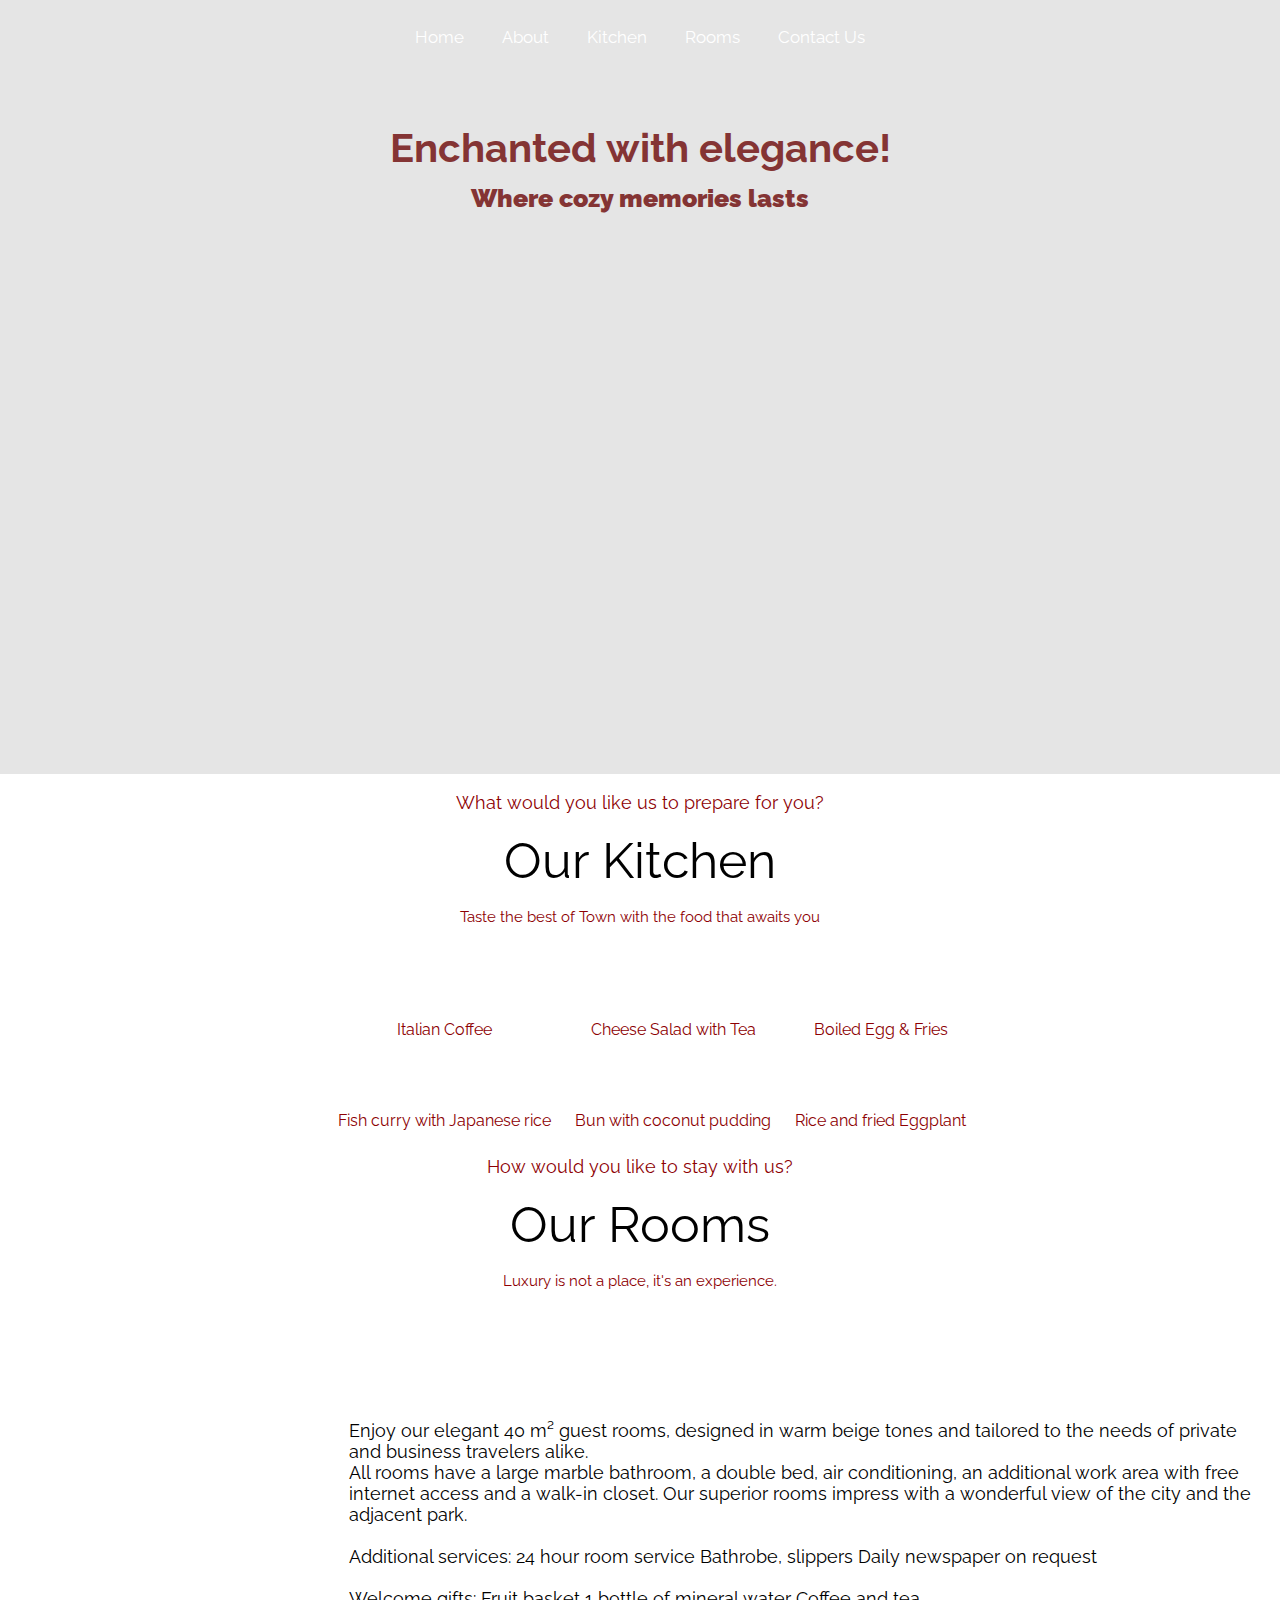
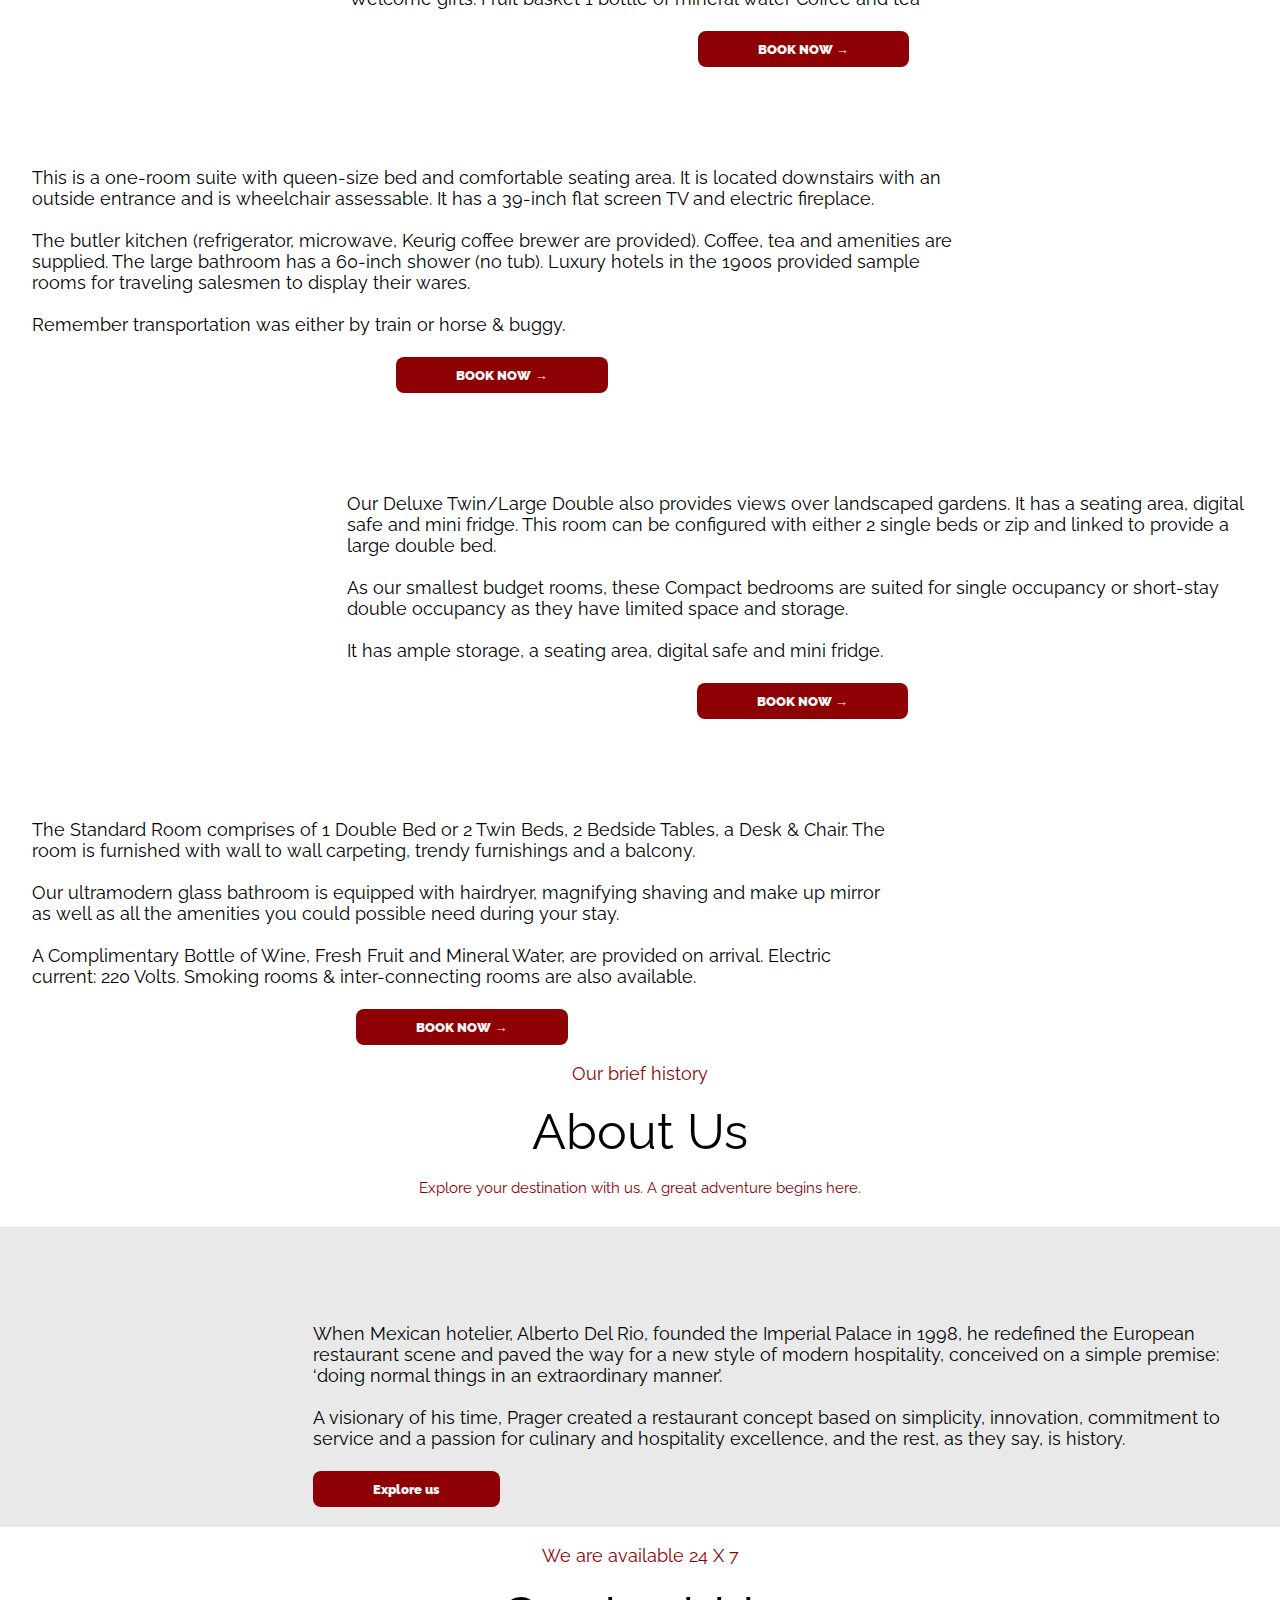
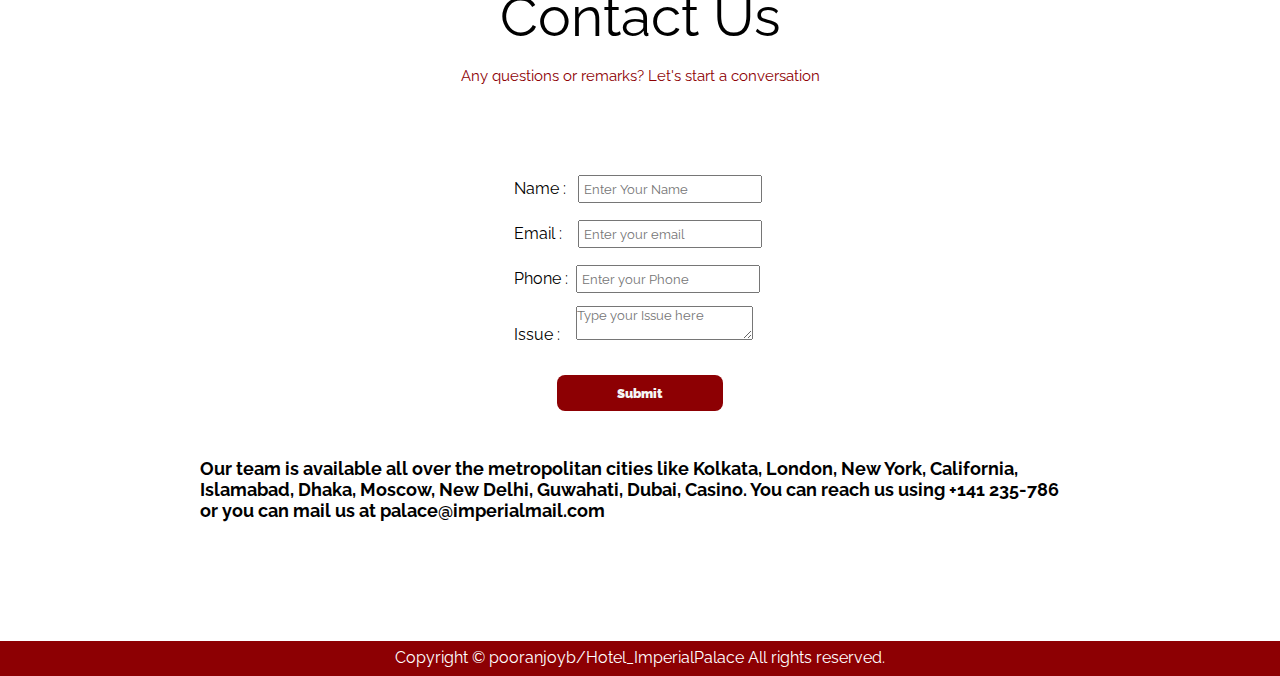
==== index.html @ 8ae9d45d "buttons changed (different contribution from other person)" ====
<!DOCTYPE html>
<html lang="en">

<head>
    <meta charset="UTF-8">
    <meta http-equiv="X-UA-Compatible" content="IE=edge">
    <meta name="viewport" content="width=device-width, initial-scale=1.0">
    <title>Imperial Palace</title>
    <link rel="icon" type="image/x-icon" href="../hotel/favicon.ico">
    <link href="https://fonts.googleapis.com/css2?family=Raleway:wght@300&display=swap" rel="stylesheet">
    <link rel="stylesheet" href="styles/style.css">
    <link rel="stylesheet" media="screen and (max-width: 850px)" href="styles/handset_index.css">
    <link rel="stylesheet" media="screen and (max-width: 650px)" href="styles/hamburger-menu.css">
    <link rel="stylesheet" href="style.css">

</head>


<body>
    <!-- Navbar -->
    <div class="hamburger">
        <span class="bar"></span>
        <span class="bar"></span>
        <span class="bar"></span>
    </div>
    <div class="frontpage">

        <div class="navbar">

            <div id="logo1">

                <img src="socials/logo.png" alt="">
            </div>
            <ul id="navbarmain">
                <li>
                    <a href="index.html">Home</a>
                </li>
                <li>
                    <a href="#about">About</a>
                </li>
                <li>
                    <a href="#kitchen">Kitchen</a>
                </li>
                <li>
                    <a href="#rooms">Rooms</a>
                </li>
                <li>
                    <a href="#contact">Contact Us</a>
                </li>
            </ul>


            <div class="social">

                <ul>
                    <li>
                        <a href="https://www.facebook.com/profile.php?id=100076243074598" target="_blank">

                            <img src="socials/fb.png" alt="" id="fb">
                        </a>


                    </li>
                    <li>
                        <a href="https://www.instagram.com/pooranjoyz_.ig/" target="_blank">


                            <img src="socials/ig.png" alt="" id="ig">
                        </a>
                    </li>
                    <li>
                        <a href="https://www.linkedin.com/in/pooranjoy-bhattacharya-baa23721a?lipi=urn%3Ali%3Apage%3Ad_flagship3_profile_view_base_contact_details%3B6TjHse3sTvqtMyPLyupHBQ%3D%3D" target="_blank">

                            <img src="socials/lnkd.png" alt="" id="lnkd">
                        </a>
                    </li>
                    <li>
                        <a href="https://github.com/pooranjoyb" target="_blank">

                            <img src="socials/git.png" alt="" id="git">
                        </a>
                    </li>
                </ul>

            </div>


        </div>
        <!-- Frontpage -->
        <div class="content">
            Enchanted with elegance!
            <br>
            <div id="contentsum1">

                Where cozy memories lasts
            </div>
        </div>

    </div>
    <!-- Kitchen -->
    <div class="kitchen" id="kitchen">
        <div id="sum1">What would you like us to prepare for you?</div>
        <div id="intro">Our Kitchen</div>
        <div id="sum2">

            Taste the best of Town with the food that awaits you
        </div>

        <div class="foodbox">
            <div class="foodcolumn">

                <div><img src="kitchen/food-3.jpg" alt="">
                    <div class="fooddesc">
                        Italian Coffee
                    </div>
                </div>
                <div><img src="kitchen/food-4.jpg" alt="">
                    <div class="fooddesc">Fish curry with Japanese rice
                    </div>
                </div>
                <div class = "filter"></div>
            </div>
            <div class="foodcolumn">
                <div><img src="kitchen/food-5.jpg" alt="">
                    <div class="fooddesc">
                        Cheese Salad with Tea
                    </div>
                </div>
                <div><img src="kitchen/food-6.jpg" alt="">
                    <div class="fooddesc">
                        Bun with coconut pudding
                    </div>
                </div>
                <div class = "filter"></div>
            </div>
            <div class="foodcolumn">
                <div><img src="kitchen/food-7.jpg" alt="">
                    <div class="fooddesc">
                        Boiled Egg & Fries
                    </div>
                </div>
                <div><img src="kitchen/food-8.jpg" alt="">
                    <div class="fooddesc">
                        Rice and fried Eggplant
                    </div>
                </div>
                <div class = "filter"></div>
            </div>




        </div>
    </div>
    <div class="rooms" id="rooms">
        <div id="rsum1">How would you like to stay with us?</div>
        <div id="rintro">Our Rooms</div>
        <div id="rsum2">

            Luxury is not a place, it's an experience.
        </div>
        <div class="roomspic" id="r1"><img src="rooms/1.jpg" alt="">
            <div class="rdesc">
                Enjoy our elegant 40 m² guest rooms, designed in warm beige tones and tailored to the needs of private and business travelers alike. <br> All rooms have a large marble bathroom, a double bed, air conditioning, an additional work area with
                free internet access and a walk-in closet. Our superior rooms impress with a wonderful view of the city and the adjacent park. <br><br> Additional services: 24 hour room service Bathrobe, slippers Daily newspaper on request
                <br>
                <br> Welcome gifts: Fruit basket 1 bottle of mineral water Coffee and tea
                <div class="btn">
                    <button id="btn1">BOOK NOW &#8594</button>
                </div>

            </div>
        </div>
        <div class="roomspic" id="r2"><img src="rooms/2.jpg" alt="">
            <div class="rdesc" id="rdesc1">
                This is a one-room suite with queen-size bed and comfortable seating area. It is located downstairs with an outside entrance and is wheelchair assessable. It has a 39-inch flat screen TV and electric fireplace. <br><br> The butler kitchen
                (refrigerator, microwave, Keurig coffee brewer are provided). Coffee, tea and amenities are supplied. The large bathroom has a 60-inch shower (no tub). Luxury hotels in the 1900s provided sample rooms for traveling salesmen to display
                their wares. <br><br> Remember transportation was either by train or horse & buggy.


                <div class="btn">
                    <button>BOOK NOW &#8594</button>
                </div>

            </div>
        </div>
        <div id="r3" class="roomspic"><img src="rooms/3.jpg" alt="">
            <div class="rdesc">
                Our Deluxe Twin/Large Double also provides views over landscaped gardens. It has a seating area, digital safe and mini fridge. This room can be configured with either 2 single beds or zip and linked to provide a large double bed. <br><br>                As our smallest budget rooms, these Compact bedrooms are suited for single occupancy or short-stay double occupancy as they have limited space and storage. <br> <br> It has ample storage, a seating area, digital safe and mini fridge.
                <div class="btn">
                    <button>BOOK NOW &#8594</button>
                </div>

            </div>
        </div>
        <div class="roomspic" id="r4"><img src="rooms/4.jpg" alt="">
            <div class="rdesc">
                The Standard Room comprises of 1 Double Bed or 2 Twin Beds, 2 Bedside Tables, a Desk & Chair. The room is furnished with wall to wall carpeting, trendy furnishings and a balcony. <br><br> Our ultramodern glass bathroom is equipped with
                hairdryer, magnifying shaving and make up mirror as well as all the amenities you could possible need during your stay. <br><br> A Complimentary Bottle of Wine, Fresh Fruit and Mineral Water, are provided on arrival. Electric current:
                220 Volts. Smoking rooms & inter-connecting rooms are also available.
                <div class="btn">
                    <button>BOOK NOW &#8594</button>
                </div>

            </div>
        </div>
    </div>
    <!-- About  -->
    <div class="about" id="about">
        <div id="asum1">Our brief history</div>
        <div id="aintro">About Us</div>
        <div id="asum2">

            Explore your destination with us. A great adventure begins here.
        </div>
        <div class="aboutpic" id="r3"><img src="img/about.jpg" alt="">
            <div class="adesc">
                When Mexican hotelier, Alberto Del Rio, founded the Imperial Palace in 1998, he redefined the European restaurant scene and paved the way for a new style of modern hospitality, conceived on a simple premise: ‘doing normal things in an extraordinary manner’.
                <br><br> A visionary of his time, Prager created a restaurant concept based on simplicity, innovation, commitment to service and a passion for culinary and hospitality excellence, and the rest, as they say, is history.
                <div class="btn">
                    <a href="about.html" target="_blank"><button id="aboutbtn">Explore us</button></a>
                </div>
            </div>
        </div>
    </div>
    <!-- Contact Us  -->
    <div class="contact" id="contact">
        <div id="csum1">We are available 24 X 7</div>
        <div id="cintro">Contact Us</div>
        <div id="csum2">

            Any questions or remarks? Let's start a conversation
        </div>
    </div>
    <div class="contdata" id="c3">
        <div id="form" >
            <form type="post" id="myform" action="#">
                <div id="fname"><label for="name">Name :&nbsp; <input type="text" name="uname" id="name" placeholder="Enter Your Name" required></label></div>
                <div id="fmail"><label for="email">Email :&nbsp;&nbsp; <input type="text" name="umail" id="email" placeholder="Enter your email" required></label></div>
                <div id="fphone"><label for="phone">Phone : <input type="number" name="uphone" id="phone" placeholder="Enter your Phone" required></label></div>
                <div id="fissue"><label for="issue">Issue : &nbsp;&nbsp;&nbsp;<textarea name="uissue" id="issue" placeholder="Type your Issue here"></textarea></label></div>
                <div id="submit" class="btn">
                    <button id="btnSubmit" type="submit" value="submit">Submit 
                    </button>
                </div>
            </form>
        </div>
        <div class="cdesc">
            Our team is available all over the metropolitan cities like Kolkata, London, New York, California, Islamabad, Dhaka, Moscow, New Delhi, Guwahati, Dubai, Casino. You can reach us using +141 235-786 or you can mail us at palace@imperialmail.com

        </div>

    </div>
    <footer>
        Copyright &copy; pooranjoyb/Hotel_ImperialPalace All rights reserved.
    </footer>
    <script src="https://code.jquery.com/jquery-1.12.4.min.js"></script>
    <script src="app.js"></script>
</body>

</html>
---- styles/style.css ----
* {
    font-family: 'Raleway', sans-serif;
    margin: 0px;
    box-sizing: border-box;
    padding: 0px;
    scroll-behavior: smooth;
    transition: all 0.3s ease-out;
}

.btn {
    display: flex;
    align-items: center;
    justify-content: center;
}

.btn button{
    border: none;
    border-radius: 8px;
    font-weight: 900;
}

button {
    padding: 10px 60px;
    background-color: #8d0003;
    color: whitesmoke;
    margin-top: 22px;
    cursor: pointer;
}

button:hover {
    background-color: whitesmoke;
    color: #8d0003;
    font-weight: bold;
    border: 1px solid #8d0003;
    box-shadow: 8px 10px 10px 0 rgba(0,0,0,0.24);
}

.frontpage {
    position: relative;
    background: url(../img/hotel.jpg) no-repeat;
    background-size: cover;
}

.frontpage::before {
    content: "";
    position: absolute;
    height: 100%;
    width: 100%;
    background: rgba(0, 0, 0, 0.10);
}


/*Frontpage Navbar  */

#logo1 {
    display: flex;
    position: absolute;
    height: 100px;
    left: 1.25rem;
    padding-top: 20px;
}

.navbar {
    padding-top: 14.5px;
    position: sticky;
    display: flex;
    align-items: center;
    width: 100%;
    justify-content: center;
}

.navbar ul {
    list-style: none;
    display: flex;
    padding: 12px;
}

.navbar #navbarmain li a {
    font-size: 17px;
    color: white;
    text-decoration: none;
    padding-left: 19px;
    padding-right: 19px;
}

.navbar #navbarmain li a:hover {
    color: #8d0003;
    font-size: 17px;
    background-color: whitesmoke;
    border-radius: 15px;
}

.social {
    display: inline-block;
    position: absolute;
    right: 1.25rem;
}

.social img {
    margin-right: 8px;
    margin-left: 4px;
}

.social li {
    height: 30px;
}

.social #fb,
#ig {
    height: 22px;
    opacity: 0.75;
    margin-top: 3px;
}

.social #lnkd {
    height: 24px;
    opacity: 0.75;
    margin-top: 3px;
}

.social #git {
    height: 35px;
    padding-bottom: 5px;
    opacity: 0.75;
}

a img:hover {
    cursor: pointer;
    filter: invert();
}


/* Frontpage Content */

.content {
    display: flex;
    flex-direction: column;
    height: 715px;
    font-size: 40px;
    padding-left: 300px;
    padding-right: 300px;
    padding-bottom: 495px;
    font-weight: bolder;
    color: #943a3a;
    align-items: center;
    justify-content: center;
}

#contentsum1 {
    color: #943a3a;
    align-items: center;
    justify-content: center;
    font-size: 25px;
    padding-top: 12px;
    font-weight: bolder;
}


/* Kitchen */

.kitchen #intro {
    text-align: center;
    font-size: 50px;
    margin: 18px;
}

.kitchen #sum1,
#sum2 {
    text-align: center;
    font-size: 18px;
    color: #8d0003;
    margin: 18px;
}

.kitchen #sum2 {
    font-size: 15px;
    padding-bottom: 12px;
}

.foodbox {
    display: flex;
    margin: 12px;
    flex-direction: row;
    align-items: center;
    justify-content: center;
}

.foodcolumn .fooddesc {
    color: #8d0003;
    display: flex;
    justify-content: center;
    padding-bottom: 8px;
}

.foodcolumn div:hover {
    background-color: rgba(240, 240, 240, 0.945);
    /* border: 2px solid red; */
    border-radius: 34px;
}

.foodbox div {
    flex-wrap: wrap;
}

.foodbox img {
    width: 95%;
    padding: 30px;
    border-radius: 53px;
}

.foodbox .foodcolumn {
    box-sizing: border-box;
    margin-left: 24px;
    justify-content: center;
    align-items: center;
}


/* Rooms */

.rooms #rintro {
    text-align: center;
    font-size: 50px;
    margin: 18px;
}

.rooms #rsum1,
#rsum2 {
    text-align: center;
    font-size: 18px;
    margin: 18px;
    color: #8d0003;
}

.rooms #rsum2 {
    font-size: 15px;
    padding-bottom: 12px;
}


/* Room Details   */

.roomspic {
    /* border: 2px solid red; */
    display: flex;
}

.roomspic img {
    width: 47%;
    padding: 30px;
}

.rdesc {
    flex-direction: column;
    padding-top: 100px;
    padding-left: 32px;
    padding-right: 22px;
    font-size: 18px;
}

#r1,
#r3 {
    flex-direction: row;
}

#r2,
#r4 {
    flex-direction: row-reverse;
}


/* ABout Us */

.aboutpic {
    position: relative;
}

.aboutpic::before {
    content: "";
    background: rgb(233, 233, 233);
    position: absolute;
    height: 100%;
    width: 100%;
    z-index: -1;
}

.about #aintro {
    text-align: center;
    font-size: 50px;
    margin: 18px;
}

.about #asum1,
#asum2 {
    text-align: center;
    font-size: 18px;
    color: #8d0003;
    margin: 18px;
}

.about #asum2 {
    font-size: 15px;
    padding-bottom: 12px;
}

.aboutpic {
    /* border: 2px solid red; */
    display: flex;
}

.aboutpic img {
    width: 47%;
    padding: 30px;
}

.adesc {
    flex-direction: column;
    padding: 20px;
    padding-top: 96px;
    font-size: 18px;
}

.aboutpic .btn {
    display: flex;
    justify-content: left;
}


/* contact Us */

.contdata {
    position: relative;
}

.contdata::before {
    content: "";
    background: url(../socials/contact.jpg) no-repeat center center/cover;
    position: absolute;
    height: 100%;
    width: 100%;
    z-index: -1;
    opacity: 0.3;
}

.contact #cintro {
    text-align: center;
    font-size: 55px;
    margin: 18px;
}

.contact #csum1,
#csum2 {
    text-align: center;
    font-size: 18px;
    margin: 18px;
    color: #8d0003;
}

.contact #csum2 {
    font-size: 15px;
    padding-bottom: 12px;
}

.contdata {
    /* border: 2px solid red; */
    display: flex;
    flex-direction: column;
}

.contdata #form {
    display: flex;
    align-items: center;
    justify-content: center;
    margin: 22px;
    margin-top: 52px;
}

form input {
    margin: 4px;
    padding: 4px;
}

.cdesc {
    flex-direction: column;
    padding: 20px;
    margin-bottom: 100px;
    font-size: 18px;
    font-weight: bold;
    padding-left: 200px;
    padding-right: 200px;
}

.contdata .btn {
    display: flex;
    justify-content: center;
}

.contdata form div {
    padding: 4.5px;
}


/* Footer  */

footer {
    background-color: #8d0003;
    color: white;
    display: flex;
    text-align: center;
    justify-content: center;
    height: 35px;
    padding-top: 7px;
}
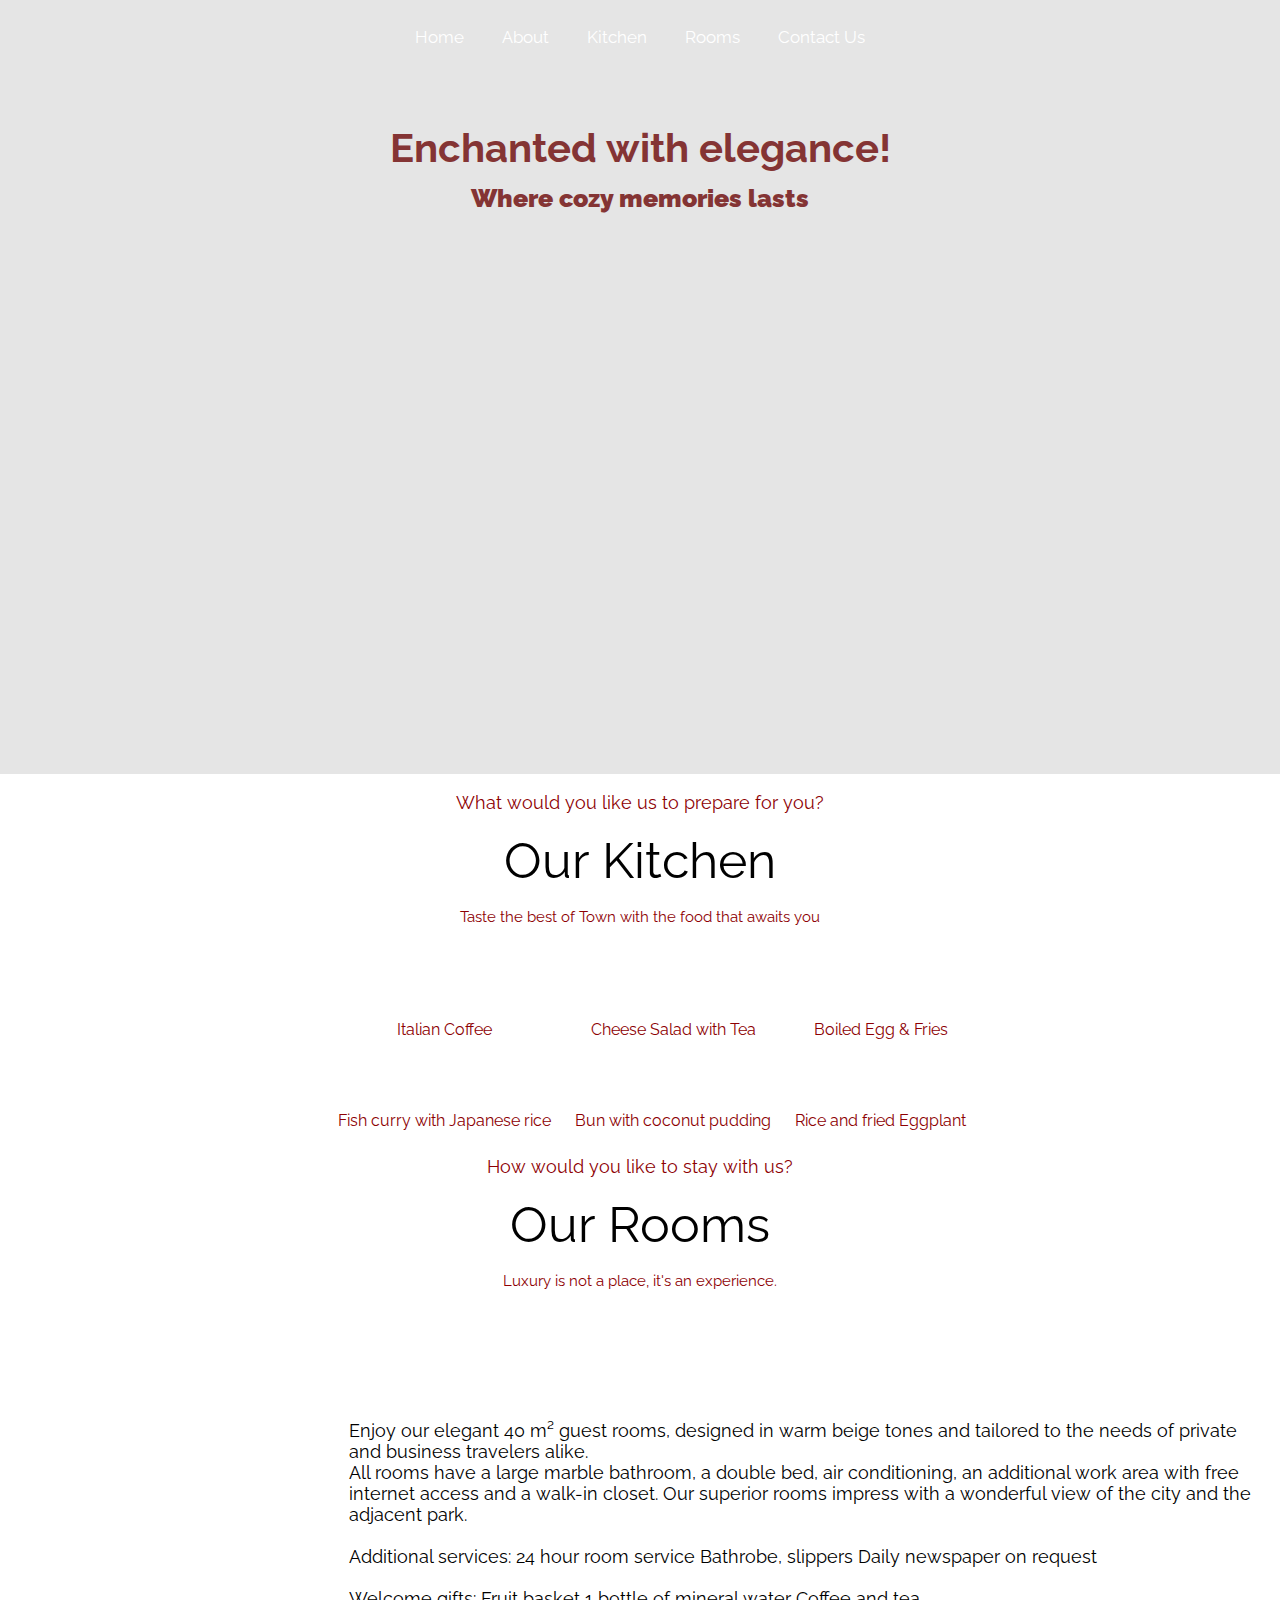
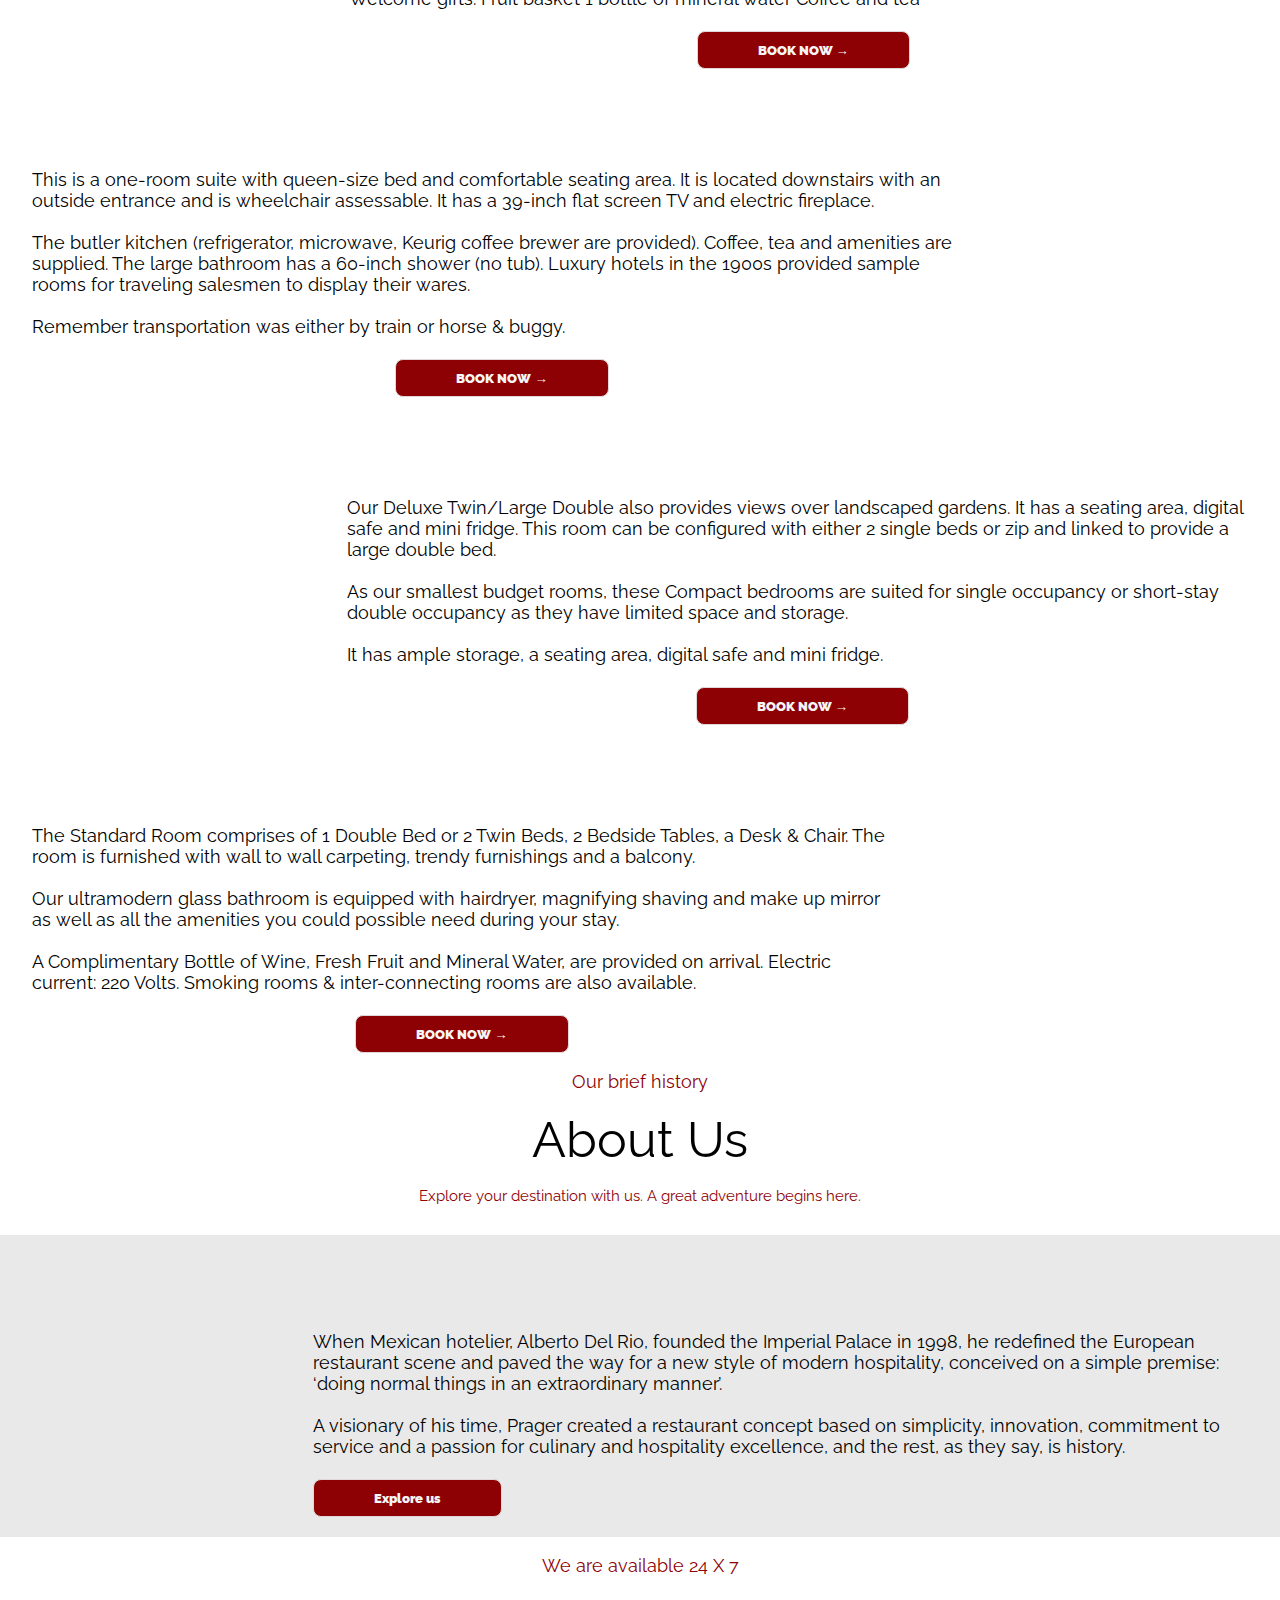
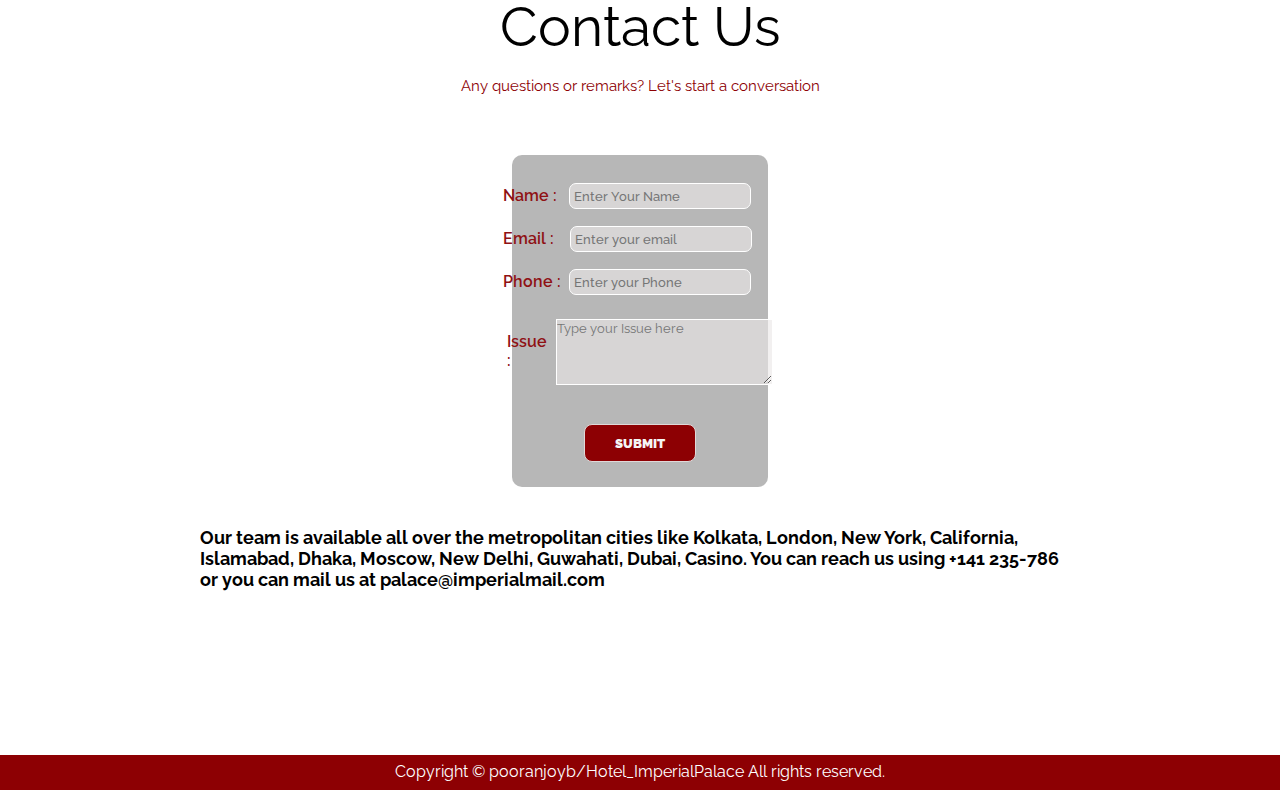
==== commit 91e12c49: "modify contact us section" ====
--- a/index.html
+++ b/index.html
@@ -118,7 +118,6 @@
                     <div class="fooddesc">Fish curry with Japanese rice
                     </div>
                 </div>
-                <div class = "filter"></div>
             </div>
             <div class="foodcolumn">
                 <div><img src="kitchen/food-5.jpg" alt="">
@@ -131,7 +130,6 @@
                         Bun with coconut pudding
                     </div>
                 </div>
-                <div class = "filter"></div>
             </div>
             <div class="foodcolumn">
                 <div><img src="kitchen/food-7.jpg" alt="">
@@ -144,7 +142,6 @@
                         Rice and fried Eggplant
                     </div>
                 </div>
-                <div class = "filter"></div>
             </div>
 
 
@@ -235,12 +232,20 @@
     <div class="contdata" id="c3">
         <div id="form" >
             <form type="post" id="myform" action="#">
-                <div id="fname"><label for="name">Name :&nbsp; <input type="text" name="uname" id="name" placeholder="Enter Your Name" required></label></div>
-                <div id="fmail"><label for="email">Email :&nbsp;&nbsp; <input type="text" name="umail" id="email" placeholder="Enter your email" required></label></div>
-                <div id="fphone"><label for="phone">Phone : <input type="number" name="uphone" id="phone" placeholder="Enter your Phone" required></label></div>
-                <div id="fissue"><label for="issue">Issue : &nbsp;&nbsp;&nbsp;<textarea name="uissue" id="issue" placeholder="Type your Issue here"></textarea></label></div>
+                <div class="info-boxes" id="fname"><label for="name">Name :&nbsp; <input type="text" name="uname" id="name" placeholder="Enter Your Name" required></label></div>
+                <div class="info-boxes" id="fmail"><label for="email">Email :&nbsp;&nbsp; <input type="text" name="umail" id="email" placeholder="Enter your email" required></label></div>
+                <div class="info-boxes" id="fphone"><label for="phone">Phone : <input type="number" name="uphone" id="phone" placeholder="Enter your Phone" required></label></div>
+                <div id="fissue">
+                    <div>
+                        <label for="issue">Issue :&nbsp;
+                        </label>
+                    </div>
+                    <div>
+                        <textarea name="uissue" id="issue" placeholder="Type your Issue here" rows="4" cols="25"></textarea>
+                    </div>
+                </div>
                 <div id="submit" class="btn">
-                    <button id="btnSubmit" type="submit" value="submit">Submit 
+                    <button id="btnSubmit" type="submit" value="submit">SUBMIT 
                     </button>
                 </div>
             </form>
--- a/styles/style.css
+++ b/styles/style.css
@@ -14,7 +14,6 @@
 }
 
 .btn button{
-    border: none;
     border-radius: 8px;
     font-weight: 900;
 }
@@ -25,6 +24,7 @@
     color: whitesmoke;
     margin-top: 22px;
     cursor: pointer;
+    border: 1px solid rgb(224, 216, 216);
 }
 
 button:hover {
@@ -362,17 +362,23 @@
 }
 
 .contdata {
-    /* border: 2px solid red; */
     display: flex;
     flex-direction: column;
+    height: 70vh;
 }
 
 .contdata #form {
     display: flex;
     align-items: center;
     justify-content: center;
-    margin: 22px;
-    margin-top: 52px;
+    width: 20%;
+    margin: 30px auto;
+    background-color: rgba(128, 128, 128, 0.564);
+    border-radius: 10px;
+    padding: 20px;
+    font-weight: 600;
+    color: #8f1114;
+    font-family: 'Segoe UI', Tahoma, Geneva, Verdana, sans-serif;
 }
 
 form input {
@@ -382,8 +388,7 @@
 
 .cdesc {
     flex-direction: column;
-    padding: 20px;
-    margin-bottom: 100px;
+    padding: 10px;
     font-size: 18px;
     font-weight: bold;
     padding-left: 200px;
@@ -399,6 +404,29 @@
     padding: 4.5px;
 }
 
+.info-boxes input{
+    background-color: rgba(235, 231, 231, 0.63);
+    border: 1px solid white;
+    color: black;
+    border-radius: 7px;
+    font-weight: 500;
+}
+
+#form textarea{
+    margin-top: 6px;
+    background-color: rgba(235, 231, 231, 0.63);
+    border: 1px solid white;
+}
+
+#fissue {
+    display: flex;
+    justify-content: center;
+    align-items: center;
+}
+
+#btnSubmit {
+    padding: 10px 30px;
+}
 
 /* Footer  */
 
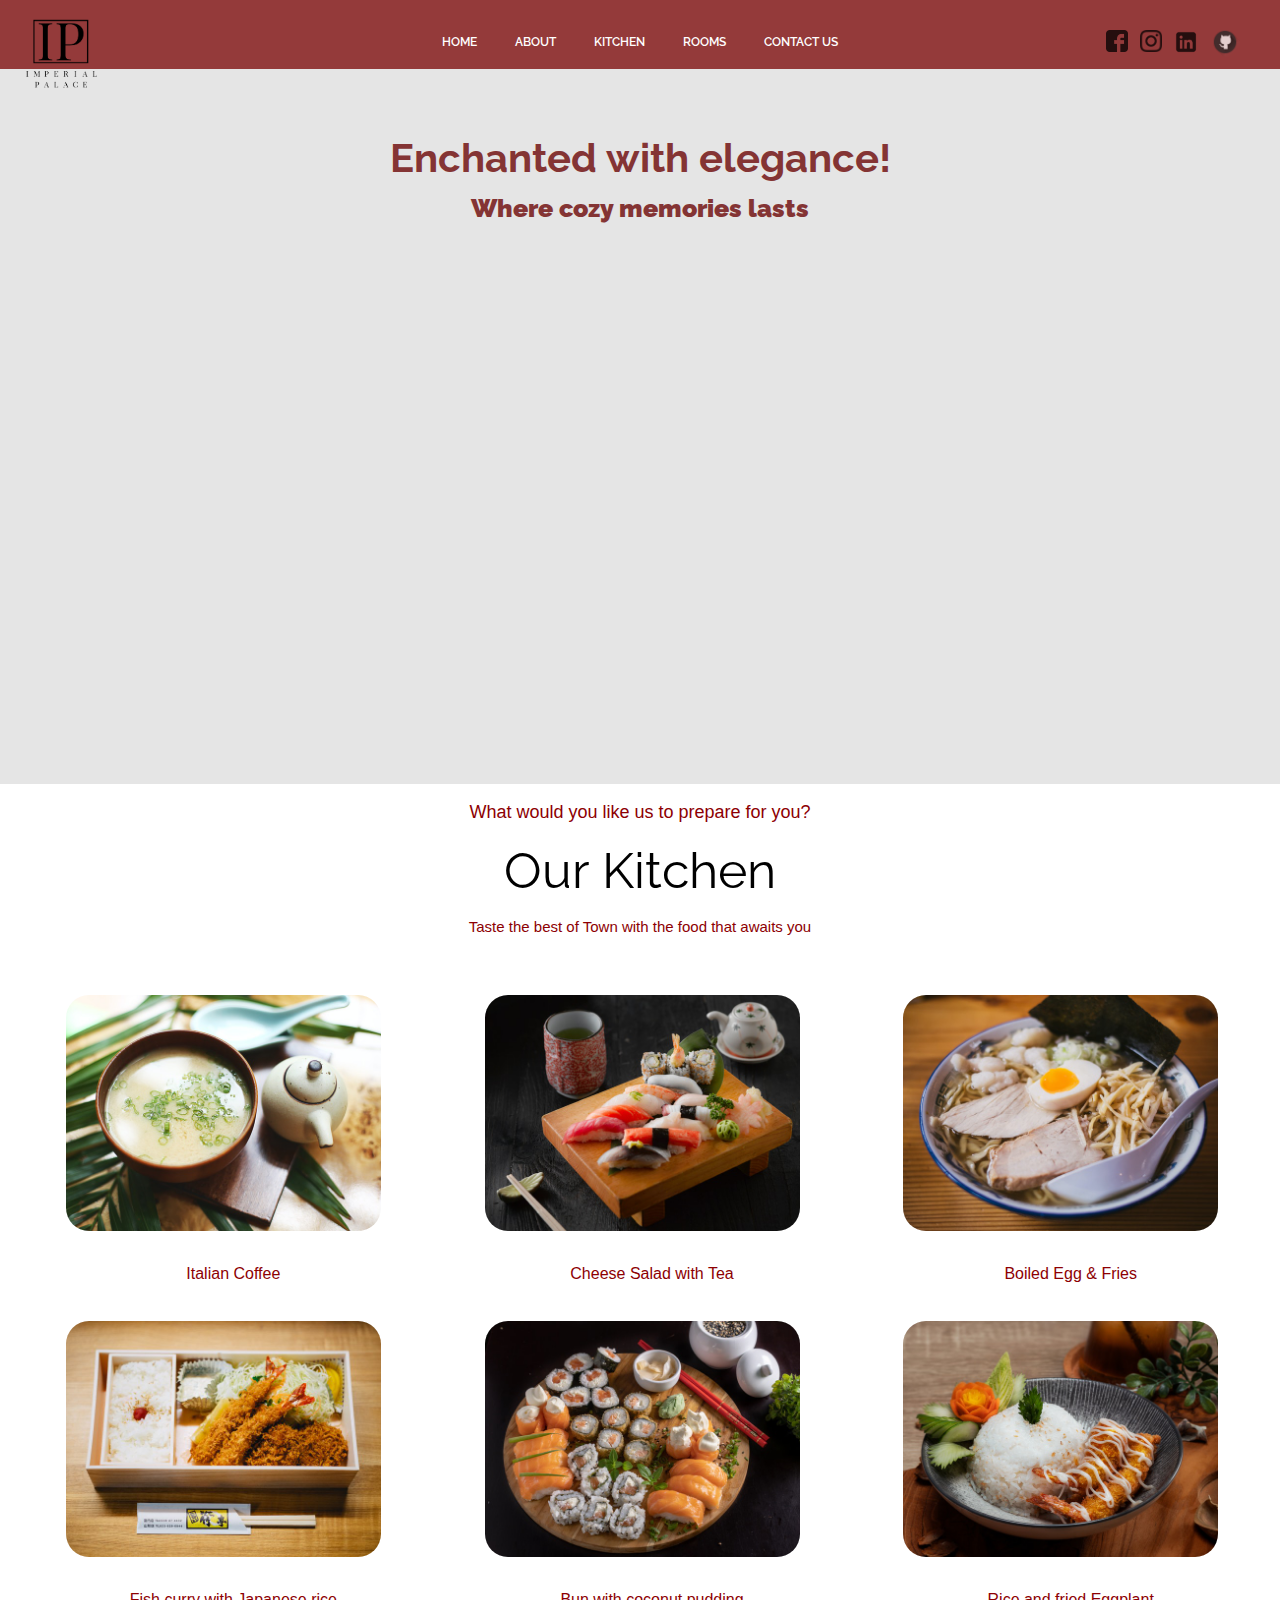
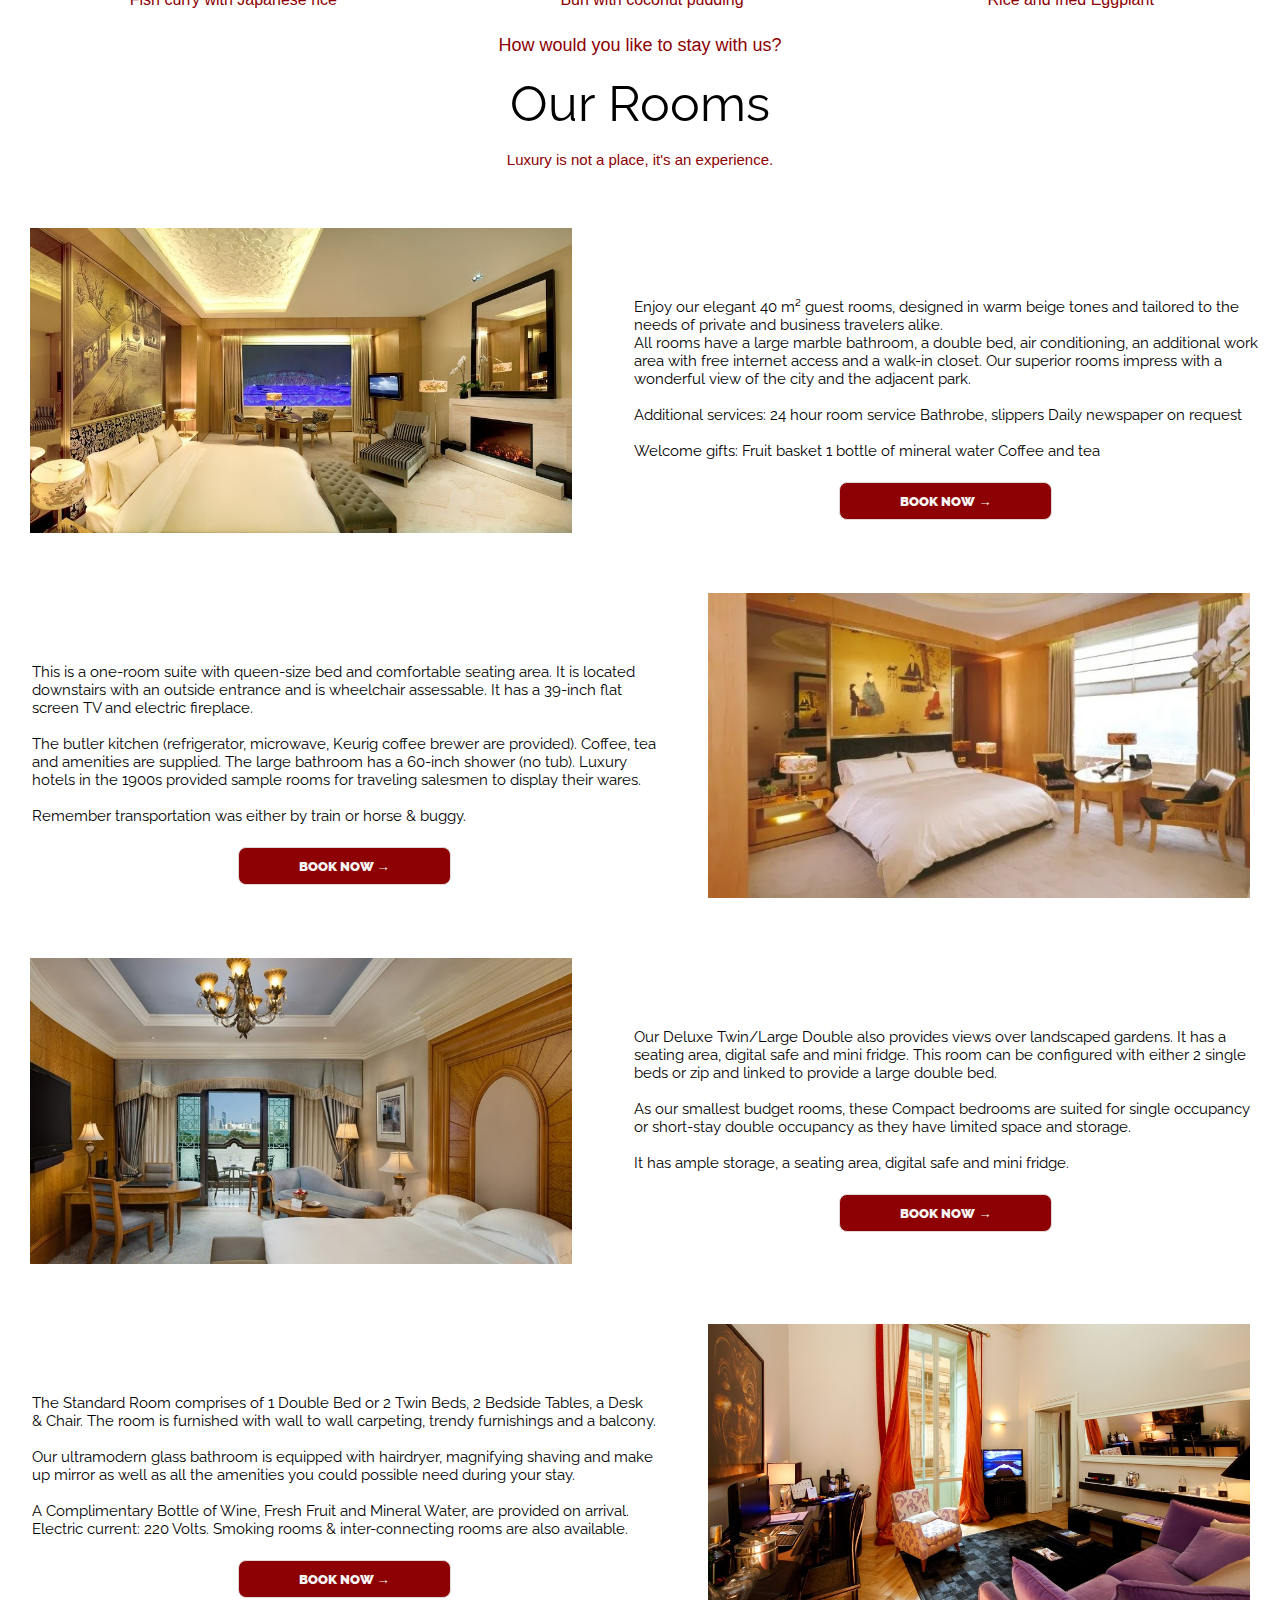
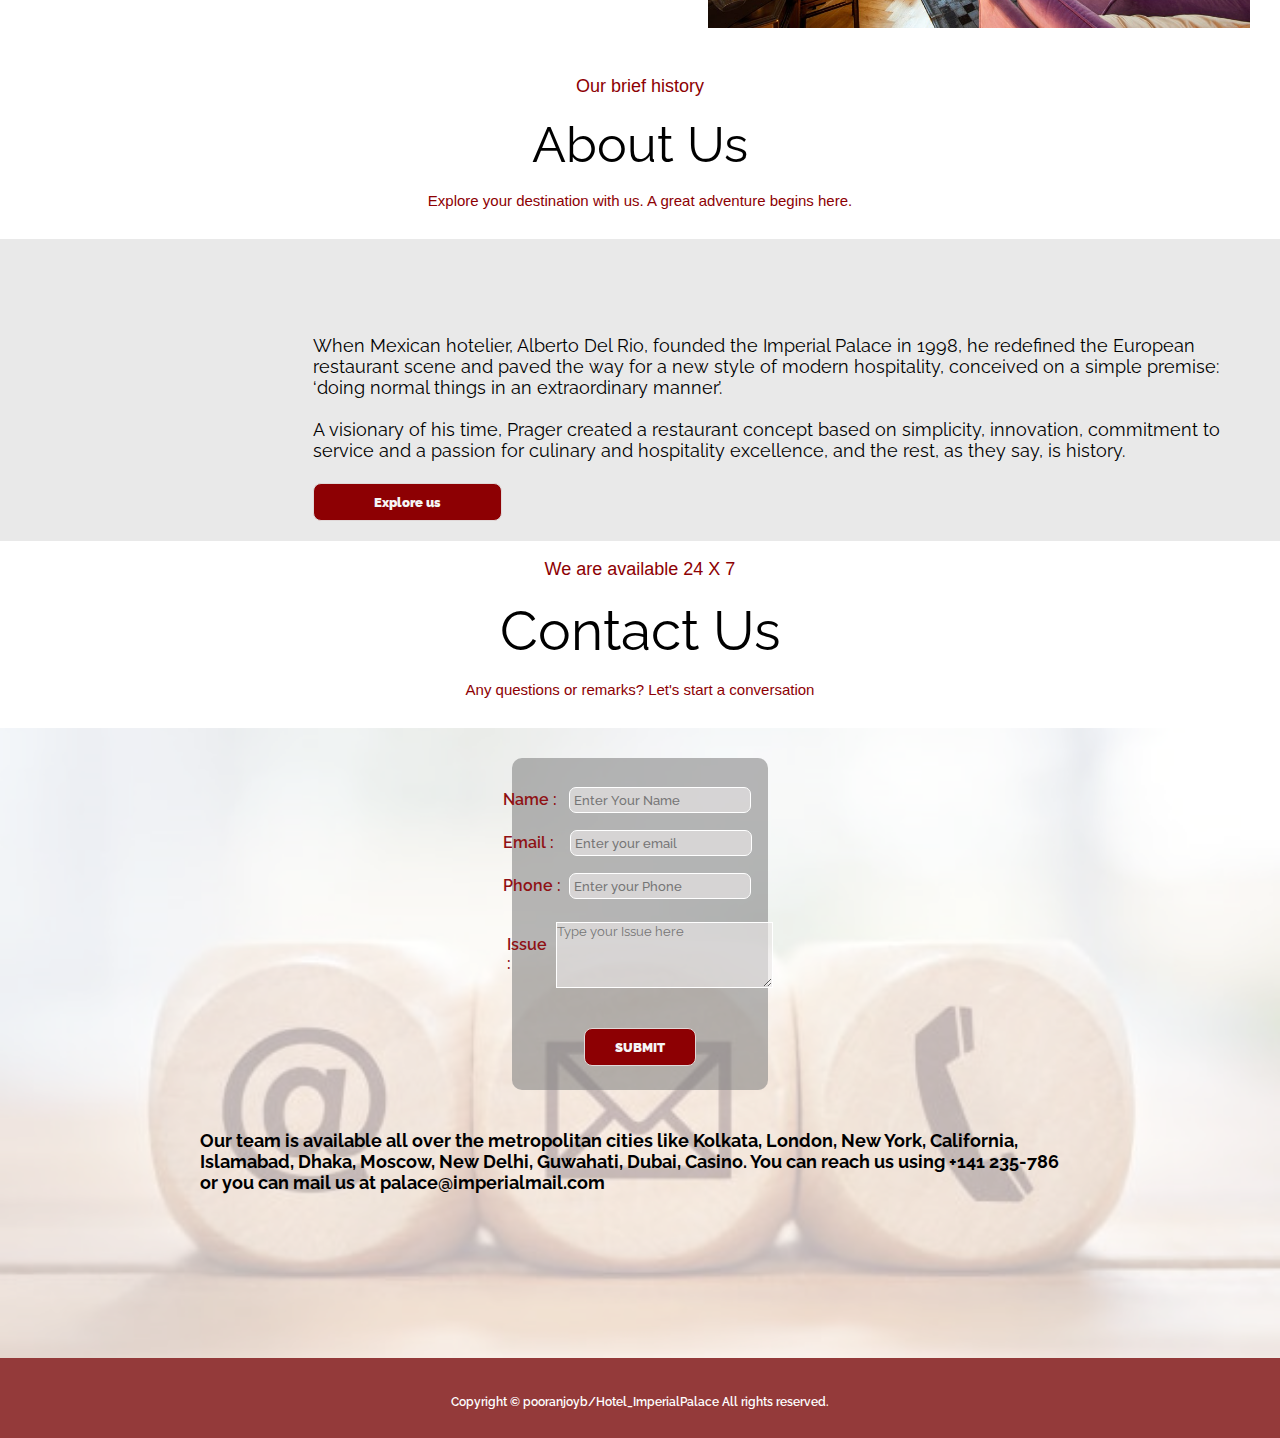
==== commit b473d8b7: "Merge branch 'main' of https://github.com/caPt-tanmAY11/VanillaJS-Hotel_Website" ====
--- a/index.html
+++ b/index.html
@@ -1,266 +1,266 @@
-<!DOCTYPE html>
-<html lang="en">
-
-<head>
-    <meta charset="UTF-8">
-    <meta http-equiv="X-UA-Compatible" content="IE=edge">
-    <meta name="viewport" content="width=device-width, initial-scale=1.0">
-    <title>Imperial Palace</title>
-    <link rel="icon" type="image/x-icon" href="../hotel/favicon.ico">
-    <link href="https://fonts.googleapis.com/css2?family=Raleway:wght@300&display=swap" rel="stylesheet">
-    <link rel="stylesheet" href="styles/style.css">
-    <link rel="stylesheet" media="screen and (max-width: 850px)" href="styles/handset_index.css">
-    <link rel="stylesheet" media="screen and (max-width: 650px)" href="styles/hamburger-menu.css">
-    <link rel="stylesheet" href="style.css">
-
-</head>
-
-
-<body>
-    <!-- Navbar -->
-    <div class="hamburger">
-        <span class="bar"></span>
-        <span class="bar"></span>
-        <span class="bar"></span>
-    </div>
-    <div class="frontpage">
-
-        <div class="navbar">
-
-            <div id="logo1">
-
-                <img src="socials/logo.png" alt="">
-            </div>
-            <ul id="navbarmain">
-                <li>
-                    <a href="index.html">Home</a>
-                </li>
-                <li>
-                    <a href="#about">About</a>
-                </li>
-                <li>
-                    <a href="#kitchen">Kitchen</a>
-                </li>
-                <li>
-                    <a href="#rooms">Rooms</a>
-                </li>
-                <li>
-                    <a href="#contact">Contact Us</a>
-                </li>
-            </ul>
-
-
-            <div class="social">
-
-                <ul>
-                    <li>
-                        <a href="https://www.facebook.com/profile.php?id=100076243074598" target="_blank">
-
-                            <img src="socials/fb.png" alt="" id="fb">
-                        </a>
-
-
-                    </li>
-                    <li>
-                        <a href="https://www.instagram.com/pooranjoyz_.ig/" target="_blank">
-
-
-                            <img src="socials/ig.png" alt="" id="ig">
-                        </a>
-                    </li>
-                    <li>
-                        <a href="https://www.linkedin.com/in/pooranjoy-bhattacharya-baa23721a?lipi=urn%3Ali%3Apage%3Ad_flagship3_profile_view_base_contact_details%3B6TjHse3sTvqtMyPLyupHBQ%3D%3D" target="_blank">
-
-                            <img src="socials/lnkd.png" alt="" id="lnkd">
-                        </a>
-                    </li>
-                    <li>
-                        <a href="https://github.com/pooranjoyb" target="_blank">
-
-                            <img src="socials/git.png" alt="" id="git">
-                        </a>
-                    </li>
-                </ul>
-
-            </div>
-
-
-        </div>
-        <!-- Frontpage -->
-        <div class="content">
-            Enchanted with elegance!
-            <br>
-            <div id="contentsum1">
-
-                Where cozy memories lasts
-            </div>
-        </div>
-
-    </div>
-    <!-- Kitchen -->
-    <div class="kitchen" id="kitchen">
-        <div id="sum1">What would you like us to prepare for you?</div>
-        <div id="intro">Our Kitchen</div>
-        <div id="sum2">
-
-            Taste the best of Town with the food that awaits you
-        </div>
-
-        <div class="foodbox">
-            <div class="foodcolumn">
-
-                <div><img src="kitchen/food-3.jpg" alt="">
-                    <div class="fooddesc">
-                        Italian Coffee
-                    </div>
-                </div>
-                <div><img src="kitchen/food-4.jpg" alt="">
-                    <div class="fooddesc">Fish curry with Japanese rice
-                    </div>
-                </div>
-            </div>
-            <div class="foodcolumn">
-                <div><img src="kitchen/food-5.jpg" alt="">
-                    <div class="fooddesc">
-                        Cheese Salad with Tea
-                    </div>
-                </div>
-                <div><img src="kitchen/food-6.jpg" alt="">
-                    <div class="fooddesc">
-                        Bun with coconut pudding
-                    </div>
-                </div>
-            </div>
-            <div class="foodcolumn">
-                <div><img src="kitchen/food-7.jpg" alt="">
-                    <div class="fooddesc">
-                        Boiled Egg & Fries
-                    </div>
-                </div>
-                <div><img src="kitchen/food-8.jpg" alt="">
-                    <div class="fooddesc">
-                        Rice and fried Eggplant
-                    </div>
-                </div>
-            </div>
-
-
-
-
-        </div>
-    </div>
-    <div class="rooms" id="rooms">
-        <div id="rsum1">How would you like to stay with us?</div>
-        <div id="rintro">Our Rooms</div>
-        <div id="rsum2">
-
-            Luxury is not a place, it's an experience.
-        </div>
-        <div class="roomspic" id="r1"><img src="rooms/1.jpg" alt="">
-            <div class="rdesc">
-                Enjoy our elegant 40 m² guest rooms, designed in warm beige tones and tailored to the needs of private and business travelers alike. <br> All rooms have a large marble bathroom, a double bed, air conditioning, an additional work area with
-                free internet access and a walk-in closet. Our superior rooms impress with a wonderful view of the city and the adjacent park. <br><br> Additional services: 24 hour room service Bathrobe, slippers Daily newspaper on request
-                <br>
-                <br> Welcome gifts: Fruit basket 1 bottle of mineral water Coffee and tea
-                <div class="btn">
-                    <button id="btn1">BOOK NOW &#8594</button>
-                </div>
-
-            </div>
-        </div>
-        <div class="roomspic" id="r2"><img src="rooms/2.jpg" alt="">
-            <div class="rdesc" id="rdesc1">
-                This is a one-room suite with queen-size bed and comfortable seating area. It is located downstairs with an outside entrance and is wheelchair assessable. It has a 39-inch flat screen TV and electric fireplace. <br><br> The butler kitchen
-                (refrigerator, microwave, Keurig coffee brewer are provided). Coffee, tea and amenities are supplied. The large bathroom has a 60-inch shower (no tub). Luxury hotels in the 1900s provided sample rooms for traveling salesmen to display
-                their wares. <br><br> Remember transportation was either by train or horse & buggy.
-
-
-                <div class="btn">
-                    <button>BOOK NOW &#8594</button>
-                </div>
-
-            </div>
-        </div>
-        <div id="r3" class="roomspic"><img src="rooms/3.jpg" alt="">
-            <div class="rdesc">
-                Our Deluxe Twin/Large Double also provides views over landscaped gardens. It has a seating area, digital safe and mini fridge. This room can be configured with either 2 single beds or zip and linked to provide a large double bed. <br><br>                As our smallest budget rooms, these Compact bedrooms are suited for single occupancy or short-stay double occupancy as they have limited space and storage. <br> <br> It has ample storage, a seating area, digital safe and mini fridge.
-                <div class="btn">
-                    <button>BOOK NOW &#8594</button>
-                </div>
-
-            </div>
-        </div>
-        <div class="roomspic" id="r4"><img src="rooms/4.jpg" alt="">
-            <div class="rdesc">
-                The Standard Room comprises of 1 Double Bed or 2 Twin Beds, 2 Bedside Tables, a Desk & Chair. The room is furnished with wall to wall carpeting, trendy furnishings and a balcony. <br><br> Our ultramodern glass bathroom is equipped with
-                hairdryer, magnifying shaving and make up mirror as well as all the amenities you could possible need during your stay. <br><br> A Complimentary Bottle of Wine, Fresh Fruit and Mineral Water, are provided on arrival. Electric current:
-                220 Volts. Smoking rooms & inter-connecting rooms are also available.
-                <div class="btn">
-                    <button>BOOK NOW &#8594</button>
-                </div>
-
-            </div>
-        </div>
-    </div>
-    <!-- About  -->
-    <div class="about" id="about">
-        <div id="asum1">Our brief history</div>
-        <div id="aintro">About Us</div>
-        <div id="asum2">
-
-            Explore your destination with us. A great adventure begins here.
-        </div>
-        <div class="aboutpic" id="r3"><img src="img/about.jpg" alt="">
-            <div class="adesc">
-                When Mexican hotelier, Alberto Del Rio, founded the Imperial Palace in 1998, he redefined the European restaurant scene and paved the way for a new style of modern hospitality, conceived on a simple premise: ‘doing normal things in an extraordinary manner’.
-                <br><br> A visionary of his time, Prager created a restaurant concept based on simplicity, innovation, commitment to service and a passion for culinary and hospitality excellence, and the rest, as they say, is history.
-                <div class="btn">
-                    <a href="about.html" target="_blank"><button id="aboutbtn">Explore us</button></a>
-                </div>
-            </div>
-        </div>
-    </div>
-    <!-- Contact Us  -->
-    <div class="contact" id="contact">
-        <div id="csum1">We are available 24 X 7</div>
-        <div id="cintro">Contact Us</div>
-        <div id="csum2">
-
-            Any questions or remarks? Let's start a conversation
-        </div>
-    </div>
-    <div class="contdata" id="c3">
-        <div id="form" >
-            <form type="post" id="myform" action="#">
-                <div class="info-boxes" id="fname"><label for="name">Name :&nbsp; <input type="text" name="uname" id="name" placeholder="Enter Your Name" required></label></div>
-                <div class="info-boxes" id="fmail"><label for="email">Email :&nbsp;&nbsp; <input type="text" name="umail" id="email" placeholder="Enter your email" required></label></div>
-                <div class="info-boxes" id="fphone"><label for="phone">Phone : <input type="number" name="uphone" id="phone" placeholder="Enter your Phone" required></label></div>
-                <div id="fissue">
-                    <div>
-                        <label for="issue">Issue :&nbsp;
-                        </label>
-                    </div>
-                    <div>
-                        <textarea name="uissue" id="issue" placeholder="Type your Issue here" rows="4" cols="25"></textarea>
-                    </div>
-                </div>
-                <div id="submit" class="btn">
-                    <button id="btnSubmit" type="submit" value="submit">SUBMIT 
-                    </button>
-                </div>
-            </form>
-        </div>
-        <div class="cdesc">
-            Our team is available all over the metropolitan cities like Kolkata, London, New York, California, Islamabad, Dhaka, Moscow, New Delhi, Guwahati, Dubai, Casino. You can reach us using +141 235-786 or you can mail us at palace@imperialmail.com
-
-        </div>
-
-    </div>
-    <footer>
-        Copyright &copy; pooranjoyb/Hotel_ImperialPalace All rights reserved.
-    </footer>
-    <script src="https://code.jquery.com/jquery-1.12.4.min.js"></script>
-    <script src="app.js"></script>
-</body>
-
+<!DOCTYPE html>
+<html lang="en">
+
+<head>
+    <meta charset="UTF-8">
+    <meta http-equiv="X-UA-Compatible" content="IE=edge">
+    <meta name="viewport" content="width=device-width, initial-scale=1.0">
+    <title>Imperial Palace</title>
+    <link rel="icon" type="image/x-icon" href="../hotel/favicon.ico">
+    <link href="https://fonts.googleapis.com/css2?family=Raleway:wght@300&display=swap" rel="stylesheet">
+    <link rel="stylesheet" href="styles/style.css">
+    <link rel="stylesheet" media="screen and (max-width: 850px)" href="styles/handset_index.css">
+    <link rel="stylesheet" media="screen and (max-width: 650px)" href="styles/hamburger-menu.css">
+    <link rel="stylesheet" href="style.css">
+
+</head>
+
+
+<body>
+    <!-- Navbar -->
+    <div class="hamburger">
+        <span class="bar"></span>
+        <span class="bar"></span>
+        <span class="bar"></span>
+    </div>
+    <div class="frontpage">
+
+        <div class="navbar">
+
+            <div id="logo1">
+
+                <img src="socials/logo.png" alt="">
+            </div>
+            <ul id="navbarmain">
+                <li>
+                    <div><a href="index.html">HOME</a></div>
+                </li>
+                <li>
+                    <div><a href="#about">ABOUT</a></div>
+                </li>
+                <li>
+                    <div><a href="#kitchen">KITCHEN</a></div>
+                </li>
+                <li>
+                    <div><a href="#rooms">ROOMS</a></div>
+                </li>
+                <li>
+                    <div><a href="#contact">CONTACT US</a></div>
+                </li>
+            </ul>
+
+
+            <div class="social">
+
+                <ul>
+                    <li>
+                        <a href="https://www.facebook.com/profile.php?id=100076243074598" target="_blank">
+
+                            <img src="socials/fb.png" alt="" id="fb">
+                        </a>
+
+
+                    </li>
+                    <li>
+                        <a href="https://www.instagram.com/pooranjoyz_.ig/" target="_blank">
+
+
+                            <img src="socials/ig.png" alt="" id="ig">
+                        </a>
+                    </li>
+                    <li>
+                        <a href="https://www.linkedin.com/in/pooranjoy-bhattacharya-baa23721a?lipi=urn%3Ali%3Apage%3Ad_flagship3_profile_view_base_contact_details%3B6TjHse3sTvqtMyPLyupHBQ%3D%3D" target="_blank">
+
+                            <img src="socials/lnkd.png" alt="" id="lnkd">
+                        </a>
+                    </li>
+                    <li>
+                        <a href="https://github.com/pooranjoyb" target="_blank">
+
+                            <img src="socials/git.png" alt="" id="git">
+                        </a>
+                    </li>
+                </ul>
+
+            </div>
+
+
+        </div>
+        <!-- Frontpage -->
+        <div class="content">
+            Enchanted with elegance!
+            <br>
+            <div id="contentsum1">
+
+                Where cozy memories lasts
+            </div>
+        </div>
+
+    </div>
+    <!-- Kitchen -->
+    <div class="kitchen" id="kitchen">
+        <div id="sum1">What would you like us to prepare for you?</div>
+        <div id="intro">Our Kitchen</div>
+        <div id="sum2">
+
+            Taste the best of Town with the food that awaits you
+        </div>
+
+        <div class="foodbox">
+            <div class="foodcolumn">
+
+                <div><img src="kitchen/food-3.jpg" alt="">
+                    <div class="fooddesc">
+                        Italian Coffee
+                    </div>
+                </div>
+                <div><img src="kitchen/food-4.jpg" alt="">
+                    <div class="fooddesc">Fish curry with Japanese rice
+                    </div>
+                </div>
+            </div>
+            <div class="foodcolumn">
+                <div><img src="kitchen/food-5.jpg" alt="">
+                    <div class="fooddesc">
+                        Cheese Salad with Tea
+                    </div>
+                </div>
+                <div><img src="kitchen/food-6.jpg" alt="">
+                    <div class="fooddesc">
+                        Bun with coconut pudding
+                    </div>
+                </div>
+            </div>
+            <div class="foodcolumn">
+                <div><img src="kitchen/food-7.jpg" alt="">
+                    <div class="fooddesc">
+                        Boiled Egg & Fries
+                    </div>
+                </div>
+                <div><img src="kitchen/food-8.jpg" alt="">
+                    <div class="fooddesc">
+                        Rice and fried Eggplant
+                    </div>
+                </div>
+            </div>
+
+
+
+
+        </div>
+    </div>
+    <div class="rooms" id="rooms">
+        <div id="rsum1">How would you like to stay with us?</div>
+        <div id="rintro">Our Rooms</div>
+        <div id="rsum2">
+
+            Luxury is not a place, it's an experience.
+        </div>
+        <div class="roomspic" id="r1"><img src="rooms/1.jpg" alt="">
+            <div class="rdesc">
+                Enjoy our elegant 40 m² guest rooms, designed in warm beige tones and tailored to the needs of private and business travelers alike. <br> All rooms have a large marble bathroom, a double bed, air conditioning, an additional work area with
+                free internet access and a walk-in closet. Our superior rooms impress with a wonderful view of the city and the adjacent park. <br><br> Additional services: 24 hour room service Bathrobe, slippers Daily newspaper on request
+                <br>
+                <br> Welcome gifts: Fruit basket 1 bottle of mineral water Coffee and tea
+                <div class="btn">
+                    <button id="btn1">BOOK NOW &#8594</button>
+                </div>
+
+            </div>
+        </div>
+        <div class="roomspic" id="r2"><img src="rooms/2.jpg" alt="">
+            <div class="rdesc" id="rdesc1">
+                This is a one-room suite with queen-size bed and comfortable seating area. It is located downstairs with an outside entrance and is wheelchair assessable. It has a 39-inch flat screen TV and electric fireplace. <br><br> The butler kitchen
+                (refrigerator, microwave, Keurig coffee brewer are provided). Coffee, tea and amenities are supplied. The large bathroom has a 60-inch shower (no tub). Luxury hotels in the 1900s provided sample rooms for traveling salesmen to display
+                their wares. <br><br> Remember transportation was either by train or horse & buggy.
+
+
+                <div class="btn">
+                    <button>BOOK NOW &#8594</button>
+                </div>
+
+            </div>
+        </div>
+        <div id="r3" class="roomspic"><img src="rooms/3.jpg" alt="">
+            <div class="rdesc">
+                Our Deluxe Twin/Large Double also provides views over landscaped gardens. It has a seating area, digital safe and mini fridge. This room can be configured with either 2 single beds or zip and linked to provide a large double bed. <br><br>                As our smallest budget rooms, these Compact bedrooms are suited for single occupancy or short-stay double occupancy as they have limited space and storage. <br> <br> It has ample storage, a seating area, digital safe and mini fridge.
+                <div class="btn">
+                    <button>BOOK NOW &#8594</button>
+                </div>
+
+            </div>
+        </div>
+        <div class="roomspic" id="r4"><img src="rooms/4.jpg" alt="">
+            <div class="rdesc">
+                The Standard Room comprises of 1 Double Bed or 2 Twin Beds, 2 Bedside Tables, a Desk & Chair. The room is furnished with wall to wall carpeting, trendy furnishings and a balcony. <br><br> Our ultramodern glass bathroom is equipped with
+                hairdryer, magnifying shaving and make up mirror as well as all the amenities you could possible need during your stay. <br><br> A Complimentary Bottle of Wine, Fresh Fruit and Mineral Water, are provided on arrival. Electric current:
+                220 Volts. Smoking rooms & inter-connecting rooms are also available.
+                <div class="btn">
+                    <button>BOOK NOW &#8594</button>
+                </div>
+
+            </div>
+        </div>
+    </div>
+    <!-- About  -->
+    <div class="about" id="about">
+        <div id="asum1">Our brief history</div>
+        <div id="aintro">About Us</div>
+        <div id="asum2">
+
+            Explore your destination with us. A great adventure begins here.
+        </div>
+        <div class="aboutpic" id="r3"><img src="img/about.jpg" alt="">
+            <div class="adesc">
+                When Mexican hotelier, Alberto Del Rio, founded the Imperial Palace in 1998, he redefined the European restaurant scene and paved the way for a new style of modern hospitality, conceived on a simple premise: ‘doing normal things in an extraordinary manner’.
+                <br><br> A visionary of his time, Prager created a restaurant concept based on simplicity, innovation, commitment to service and a passion for culinary and hospitality excellence, and the rest, as they say, is history.
+                <div class="btn">
+                    <a href="about.html"><button id="aboutbtn">Explore us</button></a>
+                </div>
+            </div>
+        </div>
+    </div>
+    <!-- Contact Us  -->
+    <div class="contact" id="contact">
+        <div id="csum1">We are available 24 X 7</div>
+        <div id="cintro">Contact Us</div>
+        <div id="csum2">
+
+            Any questions or remarks? Let's start a conversation
+        </div>
+    </div>
+    <div class="contdata" id="c3">
+        <div id="form" >
+            <form type="post" id="myform" action="#">
+                <div class="info-boxes" id="fname"><label for="name">Name :&nbsp; <input type="text" name="uname" id="name" placeholder="Enter Your Name" required></label></div>
+                <div class="info-boxes" id="fmail"><label for="email">Email :&nbsp;&nbsp; <input type="text" name="umail" id="email" placeholder="Enter your email" required></label></div>
+                <div class="info-boxes" id="fphone"><label for="phone">Phone : <input type="number" name="uphone" id="phone" placeholder="Enter your Phone" required></label></div>
+                <div id="fissue">
+                    <div>
+                        <label for="issue">Issue :&nbsp;
+                        </label>
+                    </div>
+                    <div>
+                        <textarea name="uissue" id="issue" placeholder="Type your Issue here" rows="4" cols="25"></textarea>
+                    </div>
+                </div>
+                <div id="submit" class="btn">
+                    <button id="btnSubmit" type="submit" value="submit">SUBMIT 
+                    </button>
+                </div>
+            </form>
+        </div>
+        <div class="cdesc">
+            Our team is available all over the metropolitan cities like Kolkata, London, New York, California, Islamabad, Dhaka, Moscow, New Delhi, Guwahati, Dubai, Casino. You can reach us using +141 235-786 or you can mail us at palace@imperialmail.com
+
+        </div>
+
+    </div>
+    <footer>
+        Copyright &copy; pooranjoyb/Hotel_ImperialPalace All rights reserved.
+    </footer>
+    <script src="https://code.jquery.com/jquery-1.12.4.min.js"></script>
+    <script src="app.js"></script>
+</body>
+
 </html>--- a/styles/style.css
+++ b/styles/style.css
@@ -1,441 +1,463 @@
-* {
-    font-family: 'Raleway', sans-serif;
-    margin: 0px;
-    box-sizing: border-box;
-    padding: 0px;
-    scroll-behavior: smooth;
-    transition: all 0.3s ease-out;
-}
-
-.btn {
-    display: flex;
-    align-items: center;
-    justify-content: center;
-}
-
-.btn button{
-    border-radius: 8px;
-    font-weight: 900;
-}
-
-button {
-    padding: 10px 60px;
-    background-color: #8d0003;
-    color: whitesmoke;
-    margin-top: 22px;
-    cursor: pointer;
-    border: 1px solid rgb(224, 216, 216);
-}
-
-button:hover {
-    background-color: whitesmoke;
-    color: #8d0003;
-    font-weight: bold;
-    border: 1px solid #8d0003;
-    box-shadow: 8px 10px 10px 0 rgba(0,0,0,0.24);
-}
-
-.frontpage {
-    position: relative;
-    background: url(../img/hotel.jpg) no-repeat;
-    background-size: cover;
-}
-
-.frontpage::before {
-    content: "";
-    position: absolute;
-    height: 100%;
-    width: 100%;
-    background: rgba(0, 0, 0, 0.10);
-}
-
-
-/*Frontpage Navbar  */
-
-#logo1 {
-    display: flex;
-    position: absolute;
-    height: 100px;
-    left: 1.25rem;
-    padding-top: 20px;
-}
-
-.navbar {
-    padding-top: 14.5px;
-    position: sticky;
-    display: flex;
-    align-items: center;
-    width: 100%;
-    justify-content: center;
-}
-
-.navbar ul {
-    list-style: none;
-    display: flex;
-    padding: 12px;
-}
-
-.navbar #navbarmain li a {
-    font-size: 17px;
-    color: white;
-    text-decoration: none;
-    padding-left: 19px;
-    padding-right: 19px;
-}
-
-.navbar #navbarmain li a:hover {
-    color: #8d0003;
-    font-size: 17px;
-    background-color: whitesmoke;
-    border-radius: 15px;
-}
-
-.social {
-    display: inline-block;
-    position: absolute;
-    right: 1.25rem;
-}
-
-.social img {
-    margin-right: 8px;
-    margin-left: 4px;
-}
-
-.social li {
-    height: 30px;
-}
-
-.social #fb,
-#ig {
-    height: 22px;
-    opacity: 0.75;
-    margin-top: 3px;
-}
-
-.social #lnkd {
-    height: 24px;
-    opacity: 0.75;
-    margin-top: 3px;
-}
-
-.social #git {
-    height: 35px;
-    padding-bottom: 5px;
-    opacity: 0.75;
-}
-
-a img:hover {
-    cursor: pointer;
-    filter: invert();
-}
-
-
-/* Frontpage Content */
-
-.content {
-    display: flex;
-    flex-direction: column;
-    height: 715px;
-    font-size: 40px;
-    padding-left: 300px;
-    padding-right: 300px;
-    padding-bottom: 495px;
-    font-weight: bolder;
-    color: #943a3a;
-    align-items: center;
-    justify-content: center;
-}
-
-#contentsum1 {
-    color: #943a3a;
-    align-items: center;
-    justify-content: center;
-    font-size: 25px;
-    padding-top: 12px;
-    font-weight: bolder;
-}
-
-
-/* Kitchen */
-
-.kitchen #intro {
-    text-align: center;
-    font-size: 50px;
-    margin: 18px;
-}
-
-.kitchen #sum1,
-#sum2 {
-    text-align: center;
-    font-size: 18px;
-    color: #8d0003;
-    margin: 18px;
-}
-
-.kitchen #sum2 {
-    font-size: 15px;
-    padding-bottom: 12px;
-}
-
-.foodbox {
-    display: flex;
-    margin: 12px;
-    flex-direction: row;
-    align-items: center;
-    justify-content: center;
-}
-
-.foodcolumn .fooddesc {
-    color: #8d0003;
-    display: flex;
-    justify-content: center;
-    padding-bottom: 8px;
-}
-
-.foodcolumn div:hover {
-    background-color: rgba(240, 240, 240, 0.945);
-    /* border: 2px solid red; */
-    border-radius: 34px;
-}
-
-.foodbox div {
-    flex-wrap: wrap;
-}
-
-.foodbox img {
-    width: 95%;
-    padding: 30px;
-    border-radius: 53px;
-}
-
-.foodbox .foodcolumn {
-    box-sizing: border-box;
-    margin-left: 24px;
-    justify-content: center;
-    align-items: center;
-}
-
-
-/* Rooms */
-
-.rooms #rintro {
-    text-align: center;
-    font-size: 50px;
-    margin: 18px;
-}
-
-.rooms #rsum1,
-#rsum2 {
-    text-align: center;
-    font-size: 18px;
-    margin: 18px;
-    color: #8d0003;
-}
-
-.rooms #rsum2 {
-    font-size: 15px;
-    padding-bottom: 12px;
-}
-
-
-/* Room Details   */
-
-.roomspic {
-    /* border: 2px solid red; */
-    display: flex;
-}
-
-.roomspic img {
-    width: 47%;
-    padding: 30px;
-}
-
-.rdesc {
-    flex-direction: column;
-    padding-top: 100px;
-    padding-left: 32px;
-    padding-right: 22px;
-    font-size: 18px;
-}
-
-#r1,
-#r3 {
-    flex-direction: row;
-}
-
-#r2,
-#r4 {
-    flex-direction: row-reverse;
-}
-
-
-/* ABout Us */
-
-.aboutpic {
-    position: relative;
-}
-
-.aboutpic::before {
-    content: "";
-    background: rgb(233, 233, 233);
-    position: absolute;
-    height: 100%;
-    width: 100%;
-    z-index: -1;
-}
-
-.about #aintro {
-    text-align: center;
-    font-size: 50px;
-    margin: 18px;
-}
-
-.about #asum1,
-#asum2 {
-    text-align: center;
-    font-size: 18px;
-    color: #8d0003;
-    margin: 18px;
-}
-
-.about #asum2 {
-    font-size: 15px;
-    padding-bottom: 12px;
-}
-
-.aboutpic {
-    /* border: 2px solid red; */
-    display: flex;
-}
-
-.aboutpic img {
-    width: 47%;
-    padding: 30px;
-}
-
-.adesc {
-    flex-direction: column;
-    padding: 20px;
-    padding-top: 96px;
-    font-size: 18px;
-}
-
-.aboutpic .btn {
-    display: flex;
-    justify-content: left;
-}
-
-
-/* contact Us */
-
-.contdata {
-    position: relative;
-}
-
-.contdata::before {
-    content: "";
-    background: url(../socials/contact.jpg) no-repeat center center/cover;
-    position: absolute;
-    height: 100%;
-    width: 100%;
-    z-index: -1;
-    opacity: 0.3;
-}
-
-.contact #cintro {
-    text-align: center;
-    font-size: 55px;
-    margin: 18px;
-}
-
-.contact #csum1,
-#csum2 {
-    text-align: center;
-    font-size: 18px;
-    margin: 18px;
-    color: #8d0003;
-}
-
-.contact #csum2 {
-    font-size: 15px;
-    padding-bottom: 12px;
-}
-
-.contdata {
-    display: flex;
-    flex-direction: column;
-    height: 70vh;
-}
-
-.contdata #form {
-    display: flex;
-    align-items: center;
-    justify-content: center;
-    width: 20%;
-    margin: 30px auto;
-    background-color: rgba(128, 128, 128, 0.564);
-    border-radius: 10px;
-    padding: 20px;
-    font-weight: 600;
-    color: #8f1114;
-    font-family: 'Segoe UI', Tahoma, Geneva, Verdana, sans-serif;
-}
-
-form input {
-    margin: 4px;
-    padding: 4px;
-}
-
-.cdesc {
-    flex-direction: column;
-    padding: 10px;
-    font-size: 18px;
-    font-weight: bold;
-    padding-left: 200px;
-    padding-right: 200px;
-}
-
-.contdata .btn {
-    display: flex;
-    justify-content: center;
-}
-
-.contdata form div {
-    padding: 4.5px;
-}
-
-.info-boxes input{
-    background-color: rgba(235, 231, 231, 0.63);
-    border: 1px solid white;
-    color: black;
-    border-radius: 7px;
-    font-weight: 500;
-}
-
-#form textarea{
-    margin-top: 6px;
-    background-color: rgba(235, 231, 231, 0.63);
-    border: 1px solid white;
-}
-
-#fissue {
-    display: flex;
-    justify-content: center;
-    align-items: center;
-}
-
-#btnSubmit {
-    padding: 10px 30px;
-}
-
-/* Footer  */
-
-footer {
-    background-color: #8d0003;
-    color: white;
-    display: flex;
-    text-align: center;
-    justify-content: center;
-    height: 35px;
-    padding-top: 7px;
+* {
+    font-family: 'Raleway', sans-serif;
+    margin: 0px;
+    box-sizing: border-box;
+    padding: 0px;
+    scroll-behavior: smooth;
+    transition: all 0.3s ease-out;
+}
+
+.btn {
+    display: flex;
+    align-items: center;
+    justify-content: center;
+}
+
+.btn button{
+    border-radius: 8px;
+    font-weight: 900;
+}
+
+button {
+    padding: 10px 60px;
+    background-color: #8d0003;
+    color: whitesmoke;
+    margin-top: 22px;
+    cursor: pointer;
+    border: 1px solid rgb(224, 216, 216);
+}
+
+button:hover {
+    background-color: whitesmoke;
+    color: #8d0003;
+    font-weight: bold;
+    border: 1px solid #8d0003;
+    box-shadow: 8px 10px 10px 0 rgba(0,0,0,0.24);
+}
+
+.frontpage {
+    position: relative;
+    background: url(../img/hotel.jpg) no-repeat;
+    background-size: cover;
+}
+
+.frontpage::before {
+    content: "";
+    position: absolute;
+    height: 100%;
+    width: 100%;
+    background: rgba(0, 0, 0, 0.10);
+}
+
+
+/*Frontpage Navbar  */
+
+#logo1 {
+    display: flex;
+    position: absolute;
+    height: 100px;
+    left: 1.25rem;
+    padding-top: 20px;
+}
+
+.navbar {
+    padding-top: 14.5px;
+    position: sticky;
+    display: flex;
+    align-items: center;
+    width: 100%;
+    justify-content: center;
+    background-color: #943a3a;
+}
+
+.navbar ul {
+    list-style: none;
+    display: flex;
+    padding: 12px;
+}
+
+.navbar #navbarmain li div {
+    display: flex;
+    align-items: center;
+    height: 30px;
+    border-radius: 5px;
+}
+
+.navbar #navbarmain li a {
+    font-size: 12px;
+    color: white;
+    text-decoration: none;
+    padding-left: 19px;
+    padding-right: 19px;
+    font-weight: 600;
+}
+
+/* .navbar #navbarmain li a:hover {
+    color: whitesmoke;
+    /* font-size: 17px; */
+    /* background-color: #712d2d; */
+    /* border-radius: 8px; */
+    /* border: 1px solid whitesmoke; */
+/* } */ 
+
+.navbar #navbarmain li div:hover {
+    background-color: #712d2d;
+    border: 1px solid whitesmoke;
+}
+
+.social {
+    display: inline-block;
+    position: absolute;
+    right: 1.25rem;
+}
+
+.social img {
+    margin-right: 8px;
+    margin-left: 4px;
+}
+
+.social li {
+    height: 30px;
+}
+
+.social #fb,
+#ig {
+    height: 22px;
+    opacity: 0.75;
+    margin-top: 3px;
+}
+
+.social #lnkd {
+    height: 24px;
+    opacity: 0.75;
+    margin-top: 3px;
+}
+
+.social #git {
+    height: 35px;
+    padding-bottom: 5px;
+    opacity: 0.75;
+}
+
+a img:hover {
+    cursor: pointer;
+    filter: invert();
+}
+
+
+/* Frontpage Content */
+
+.content {
+    display: flex;
+    flex-direction: column;
+    height: 715px;
+    font-size: 40px;
+    padding-left: 300px;
+    padding-right: 300px;
+    padding-bottom: 495px;
+    font-weight: bolder;
+    color: #943a3a;
+    align-items: center;
+    justify-content: center;
+}
+
+#contentsum1 {
+    color: #943a3a;
+    align-items: center;
+    justify-content: center;
+    font-size: 25px;
+    padding-top: 12px;
+    font-weight: bolder;
+}
+
+
+/* Kitchen */
+
+.kitchen #intro {
+    text-align: center;
+    font-size: 50px;
+    margin: 18px;
+}
+
+.kitchen #sum1,
+#sum2 {
+    font-family:'Trebuchet MS', 'Lucida Sans Unicode', 'Lucida Grande', 'Lucida Sans', Arial, sans-serif;
+    text-align: center;
+    font-size: 18px;
+    color: #8d0003;
+    margin: 18px;
+}
+
+.kitchen #sum2 {
+    font-size: 15px;
+    padding-bottom: 12px;
+}
+
+.foodbox {
+    display: flex;
+    margin: 12px;
+    flex-direction: row;
+    align-items: center;
+    justify-content: center;
+}
+
+.foodcolumn .fooddesc {
+    color: #8d0003;
+    display: flex;
+    justify-content: center;
+    padding-bottom: 8px;
+    font-family:'Trebuchet MS', 'Lucida Sans Unicode', 'Lucida Grande', 'Lucida Sans', Arial, sans-serif;
+}
+
+.foodcolumn div:hover {
+    background-color: rgba(240, 240, 240, 0.945);
+    /* border: 2px solid red; */
+    border-radius: 34px;
+}
+
+.foodbox div {
+    flex-wrap: wrap;
+}
+
+.foodbox img {
+    width: 95%;
+    padding: 30px;
+    border-radius: 53px;
+}
+
+.foodbox .foodcolumn {
+    box-sizing: border-box;
+    margin-left: 24px;
+    justify-content: center;
+    align-items: center;
+}
+
+
+/* Rooms */
+
+.rooms #rintro {
+    text-align: center;
+    font-size: 50px;
+    margin: 18px;
+}
+
+.rooms #rsum1,
+#rsum2 {
+    text-align: center;
+    font-size: 18px;
+    margin: 18px;
+    color: #8d0003;
+    font-family:'Trebuchet MS', 'Lucida Sans Unicode', 'Lucida Grande', 'Lucida Sans', Arial, sans-serif;
+}
+
+.rooms #rsum2 {
+    font-size: 15px;
+    padding-bottom: 12px;
+}
+
+
+/* Room Details   */
+
+.roomspic {
+    /* border: 2px solid red; */
+    display: flex;
+}
+
+.roomspic img {
+    width: 47%;
+    padding: 30px;
+}
+
+.rdesc {
+    flex-direction: column;
+    padding-top: 100px;
+    padding-left: 32px;
+    padding-right: 22px;
+    font-size: 15px;
+}
+
+#r1,
+#r3 {
+    flex-direction: row;
+}
+
+#r2,
+#r4 {
+    flex-direction: row-reverse;
+}
+
+
+/* ABout Us */
+
+.aboutpic {
+    position: relative;
+}
+
+.aboutpic::before {
+    content: "";
+    background: rgb(233, 233, 233);
+    position: absolute;
+    height: 100%;
+    width: 100%;
+    z-index: -1;
+}
+
+.about #aintro {
+    text-align: center;
+    font-size: 50px;
+    margin: 18px;
+}
+
+.about #asum1,
+#asum2 {
+    text-align: center;
+    font-size: 18px;
+    color: #8d0003;
+    margin: 18px;
+    font-family:'Trebuchet MS', 'Lucida Sans Unicode', 'Lucida Grande', 'Lucida Sans', Arial, sans-serif;
+}
+
+.about #asum2 {
+    font-size: 15px;
+    padding-bottom: 12px;
+}
+
+.aboutpic {
+    /* border: 2px solid red; */
+    display: flex;
+}
+
+.aboutpic img {
+    width: 47%;
+    padding: 30px;
+}
+
+.adesc {
+    flex-direction: column;
+    padding: 20px;
+    padding-top: 96px;
+    font-size: 18px;
+}
+
+.aboutpic .btn {
+    display: flex;
+    justify-content: left;
+}
+
+
+/* contact Us */
+
+.contdata {
+    position: relative;
+}
+
+.contdata::before {
+    content: "";
+    background: url(../socials/contact.jpg) no-repeat center center/cover;
+    position: absolute;
+    height: 100%;
+    width: 100%;
+    z-index: -1;
+    opacity: 0.3;
+}
+
+.contact #cintro {
+    text-align: center;
+    font-size: 55px;
+    margin: 18px;
+}
+
+.contact #csum1,
+#csum2 {
+    text-align: center;
+    font-size: 18px;
+    margin: 18px;
+    color: #8d0003;
+    font-family:'Trebuchet MS', 'Lucida Sans Unicode', 'Lucida Grande', 'Lucida Sans', Arial, sans-serif;
+}
+
+.contact #csum2 {
+    font-size: 15px;
+    padding-bottom: 12px;
+}
+
+.contdata {
+    display: flex;
+    flex-direction: column;
+    height: 70vh;
+}
+
+.contdata #form {
+    display: flex;
+    align-items: center;
+    justify-content: center;
+    width: 20%;
+    margin: 30px auto;
+    background-color: rgba(128, 128, 128, 0.564);
+    border-radius: 10px;
+    padding: 20px;
+    font-weight: 600;
+    color: #8f1114;
+    font-family: 'Segoe UI', Tahoma, Geneva, Verdana, sans-serif;
+}
+
+form input {
+    margin: 4px;
+    padding: 4px;
+}
+
+.cdesc {
+    flex-direction: column;
+    padding: 10px;
+    font-size: 18px;
+    font-weight: bold;
+    padding-left: 200px;
+    padding-right: 200px;
+}
+
+.contdata .btn {
+    display: flex;
+    justify-content: center;
+}
+
+.contdata form div {
+    padding: 4.5px;
+}
+
+.info-boxes input{
+    background-color: rgba(235, 231, 231, 0.63);
+    border: 1px solid white;
+    color: black;
+    border-radius: 7px;
+    font-weight: 500;
+}
+
+#form textarea{
+    margin-top: 6px;
+    background-color: rgba(235, 231, 231, 0.63);
+    border: 1px solid white;
+}
+
+#fissue {
+    display: flex;
+    justify-content: center;
+    align-items: center;
+}
+
+#btnSubmit {
+    padding: 10px 30px;
+}
+
+/* Footer  */
+
+footer {
+    font-size: 12px;
+    font-weight: 600;
+    background-color: #943a3a;
+    color: white;
+    display: flex;
+    align-items: center;
+    justify-content: center;
+    height: 80px;
+    padding-top: 7px;
 }--- a/styles/handset_index.css
+++ b/styles/handset_index.css
@@ -0,0 +1,160 @@
+    /* frontpage  */
+    
+    .frontpage {
+        overflow: hidden;
+    }
+    
+    .frontpage .content {
+        font-size: 30px;
+        padding-left: 99px;
+        padding-right: 79px;
+    }
+    
+    .frontpage #contentsum1 {
+        font-size: 20px;
+    }
+    
+    @media screen and (max-width:650px) {
+        .frontpage #logo1 img {
+            height: 80px;
+            filter: invert();
+        }
+        .frontpage .content {
+            font-size: bolder;
+            padding: 20px 20px 20px 20px;
+            height: 488px;
+            padding-bottom: 368px;
+        }
+    }
+    
+    @media screen and (max-width:395px) {
+        .frontpage .content {
+            font-size: 21px;
+        }
+        .frontpage #contentsum1 {
+            font-size: 17px;
+        }
+    }
+    /* Navbar */
+    
+    .navbar #navbarmain {
+        position: relative;
+    }
+    
+    .navbar #navbarmain li a {
+        padding-left: 7px;
+        padding-right: 9px;
+    }
+    
+    @media screen and (max-width: 765px) {
+        .navbar #navbarmain li a {
+            font-size: small;
+            padding: 5px;
+        }
+        .navbar .social {
+            display: flex;
+            flex-direction: row;
+            position: absolute;
+            top: 41px;
+            width: 100%;
+            align-items: center;
+            justify-content: center;
+            left: 13px;
+        }
+    }
+    /* Kitchen */
+    
+    .kitchen {
+        display: flex;
+        position: relative;
+        flex-direction: column;
+        align-items: center;
+        justify-content: center;
+    }
+    
+    .kitchen #intro {
+        font-size: 45px;
+        margin: 4px;
+    }
+    
+    .kitchen #sum2 {
+        margin-bottom: 0;
+        padding: 0;
+    }
+    
+    .kitchen .foodbox {
+        flex-direction: column;
+    }
+    
+    .foodbox img {
+        width: 100%;
+    }
+    
+    .foodbox .fooddesc {
+        font-weight: bold;
+    }
+    /* Rooms */
+    
+    #r1,
+    #r2,
+    #r3,
+    #r4 {
+        flex-direction: column;
+    }
+    
+    .rdesc {
+        padding-top: 6px;
+    }
+    
+    .roomspic {
+        display: flex;
+        justify-content: center;
+        align-items: center;
+    }
+    
+    .rooms img {
+        width: 90%;
+        border-radius: 12px;
+        padding: 0;
+        margin-bottom: 17px;
+        margin-right: 20vh;
+        margin-left: 20vh;
+    }
+    
+    .rooms .btn {
+        margin-bottom: 30px;
+    }
+    /*About */
+    
+    .aboutpic img {
+        width: 100%;
+        padding: 30px;
+    }
+    
+    .aboutpic .adesc {
+        padding-top: 3px;
+    }
+    
+    .aboutpic .adesc div {
+        display: flex;
+        align-items: center;
+        justify-content: center;
+    }
+    /* Contact */
+    
+    .contdata .cdesc {
+        padding-left: 20px;
+        padding-right: 20px;
+    }
+    /* Footer */
+    
+    footer {
+        font-size: small;
+    }
+    
+    @media screen and (max-width: 460px) {
+        footer {
+            font-size: smaller;
+            height: 45px;
+        }
+    }--- a/styles/hamburger-menu.css
+++ b/styles/hamburger-menu.css
@@ -0,0 +1,80 @@
+.hamburger {
+    display: none;
+    cursor: pointer;
+    padding-top: 8px;
+    padding-bottom: 1.5px;
+    background-color: #5591c7;
+}
+
+.bar {
+    display: flex;
+    width: 30px;
+    height: 3px;
+    margin-bottom: 5px;
+    margin-top: 0px;
+    margin-left: 25px;
+    -webkit-transition: all 0.3s ease-in-out;
+    transition: all 0.3s ease-in-out;
+    background-color: rgb(255, 255, 255);
+}
+
+@media screen and (max-width:650px) {
+    .hamburger {
+        display: block;
+    }
+    .hamburger.active {
+        background-color: #b75750;
+    }
+    .hamburger.active .bar:nth-child(2) {
+        opacity: 0;
+    }
+    .hamburger.active .bar:nth-child(1) {
+        transform: translateY(8px) rotate(45deg);
+    }
+    .hamburger.active .bar:nth-child(3) {
+        transform: translateY(-8px) rotate(135deg);
+    }
+    .navbar {
+        display: flex;
+        position: absolute;
+        top: -100%;
+        gap: 0;
+        background-color: #b75750;
+        width: 100%;
+        transition: 0.4;
+    }
+    .navbar.active {
+        padding: 0;
+        top: -11px;
+    }
+    #logo1 {
+        left: auto;
+        padding-top: 57px;
+        display: flex;
+        align-items: center;
+    }
+    .navbar #navbarmain {
+        margin-bottom: 94px;
+    }
+    .navbar ul {
+        display: flex;
+        align-items: center;
+    }
+    .navbar .social ul {
+        display: flex;
+    }
+    .navbar .social {
+        display: flex;
+        top: 21px;
+    }
+    .social #fb,
+    #ig {
+        filter: invert();
+    }
+    .social #lnkd {
+        filter: invert();
+    }
+    .social #git {
+        filter: invert();
+    }
+}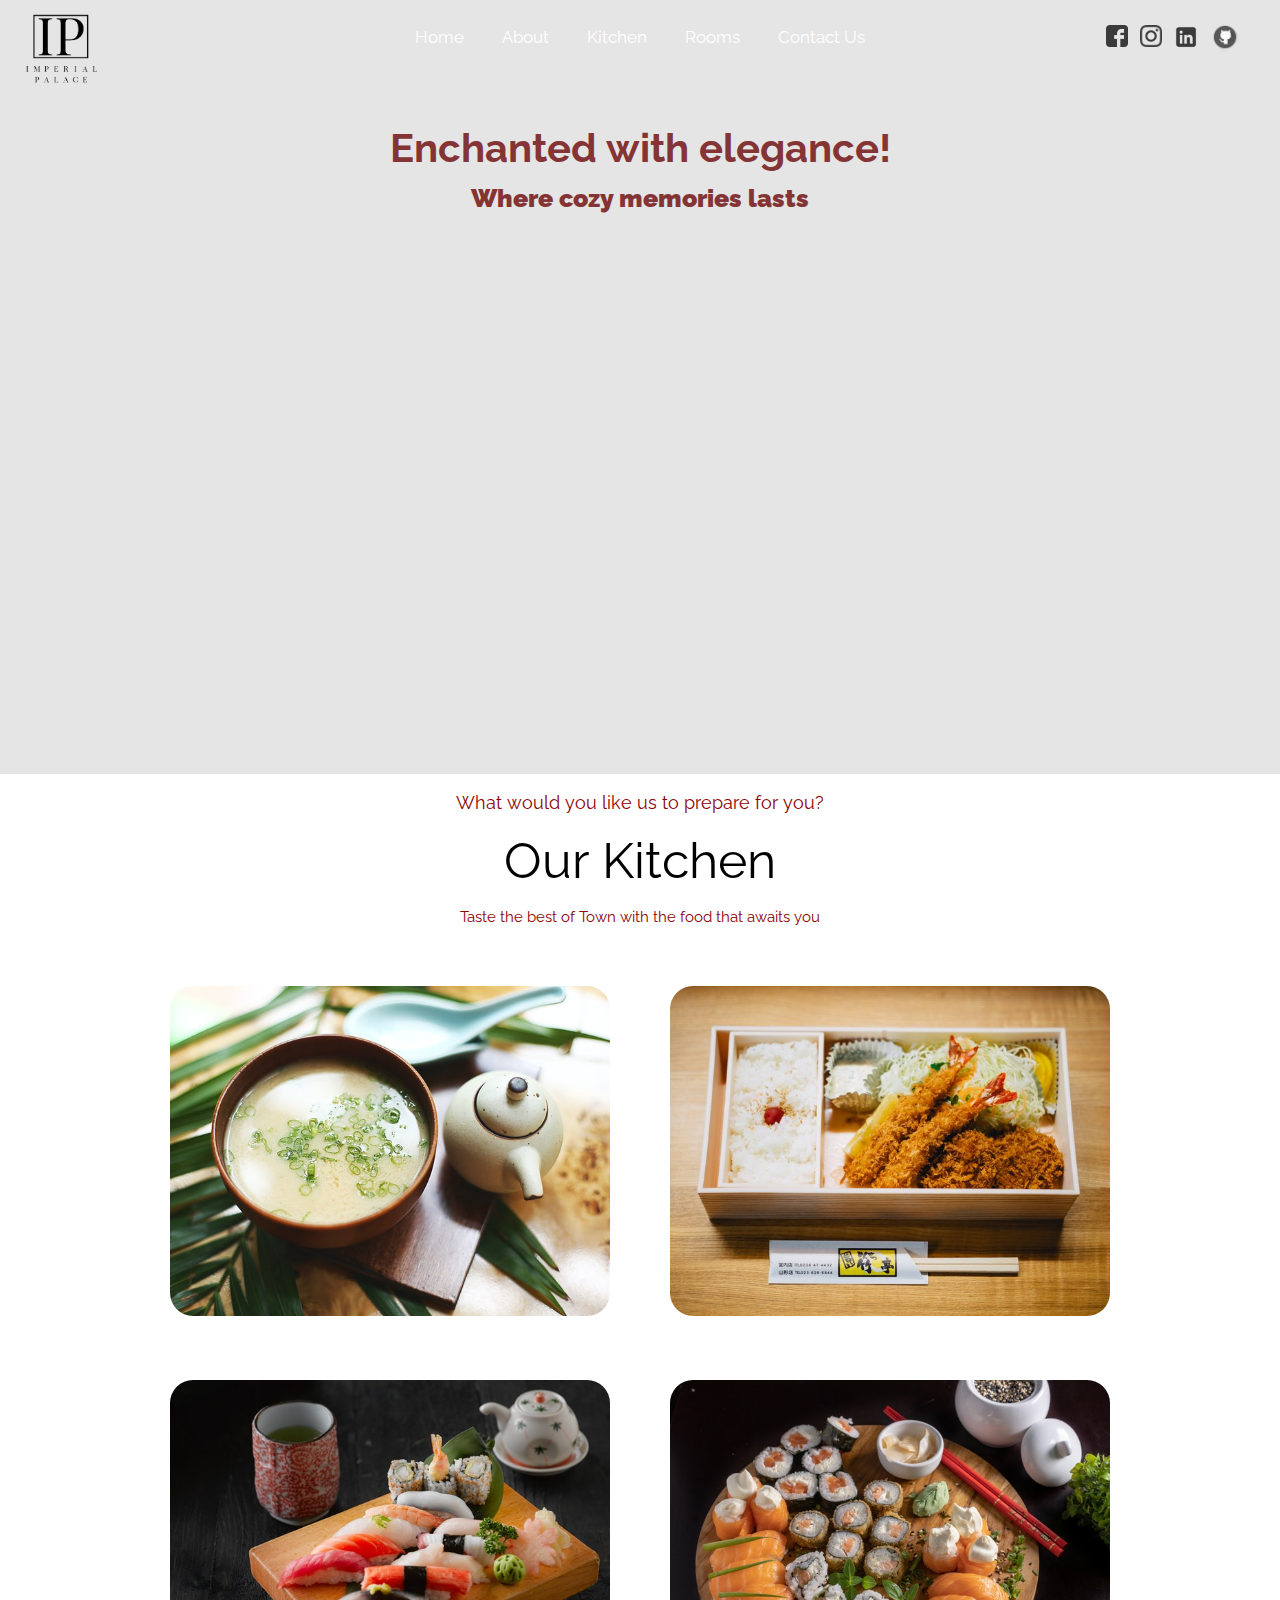
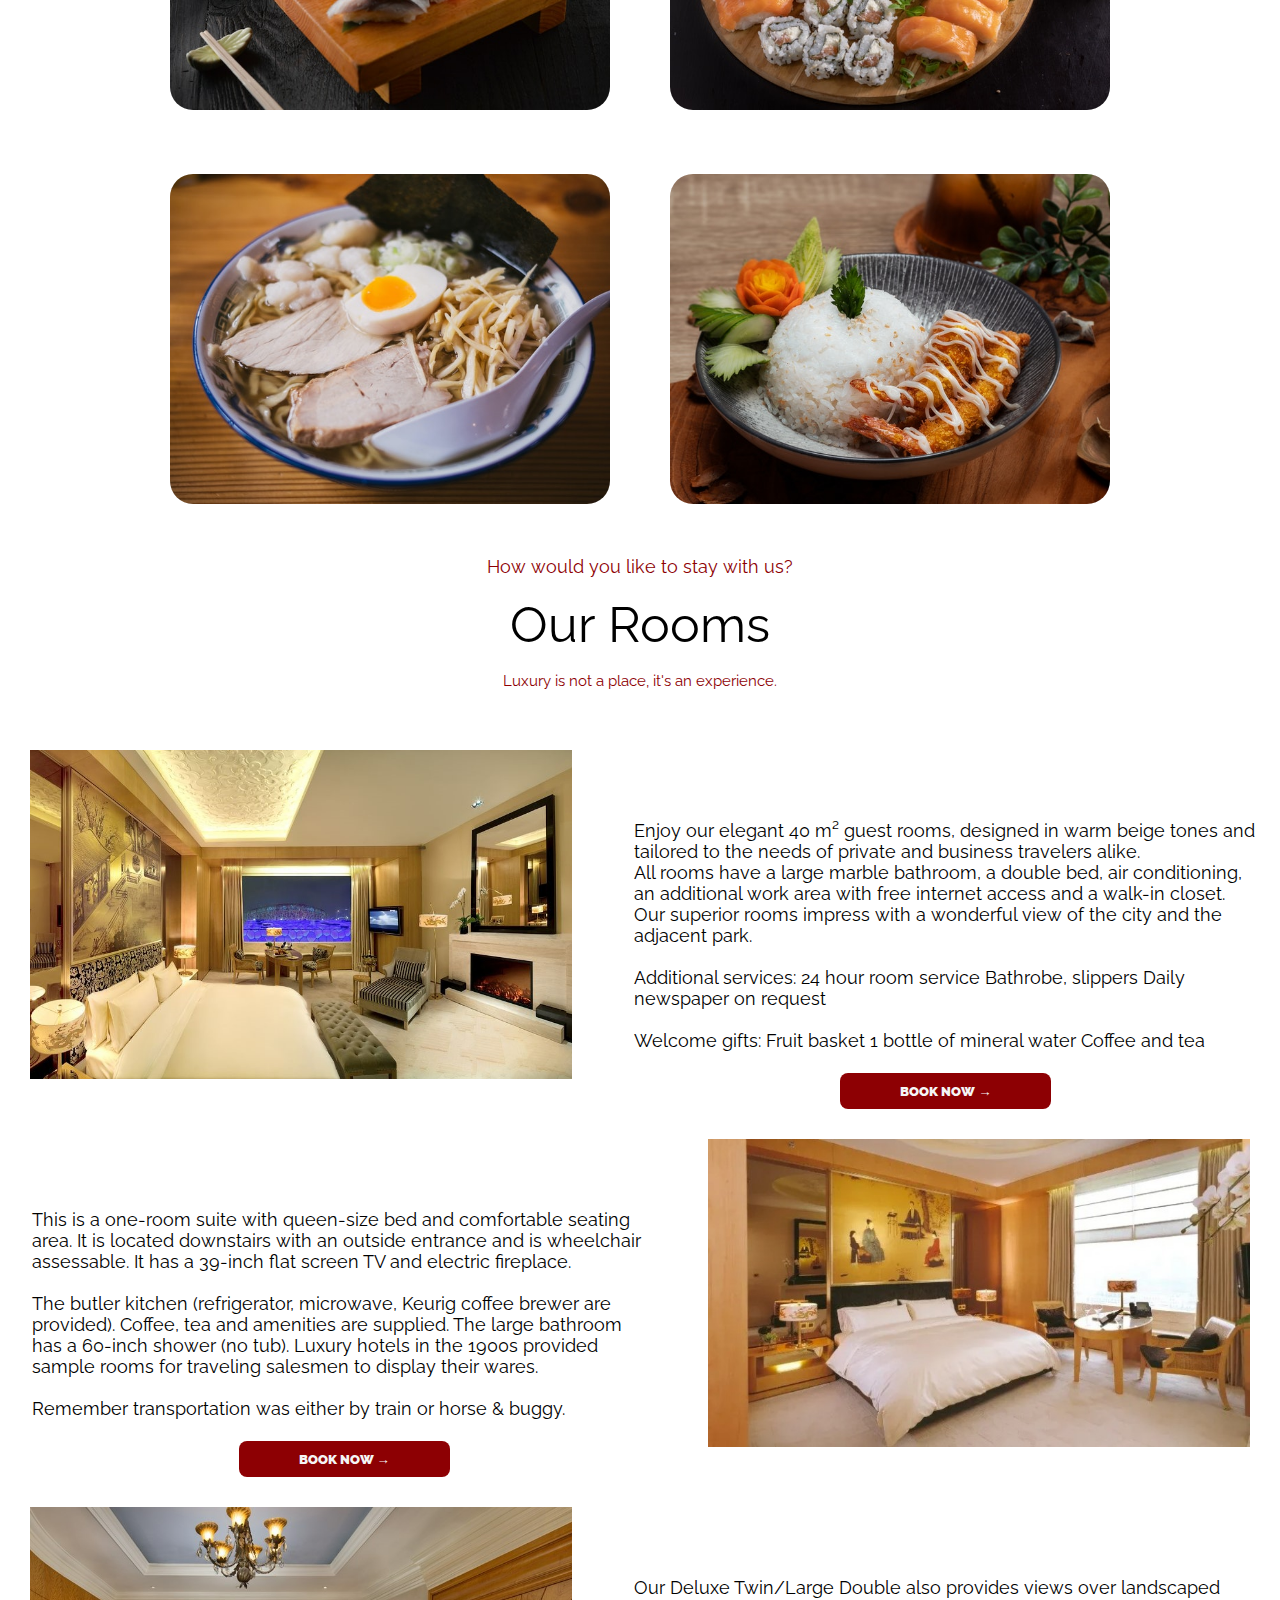
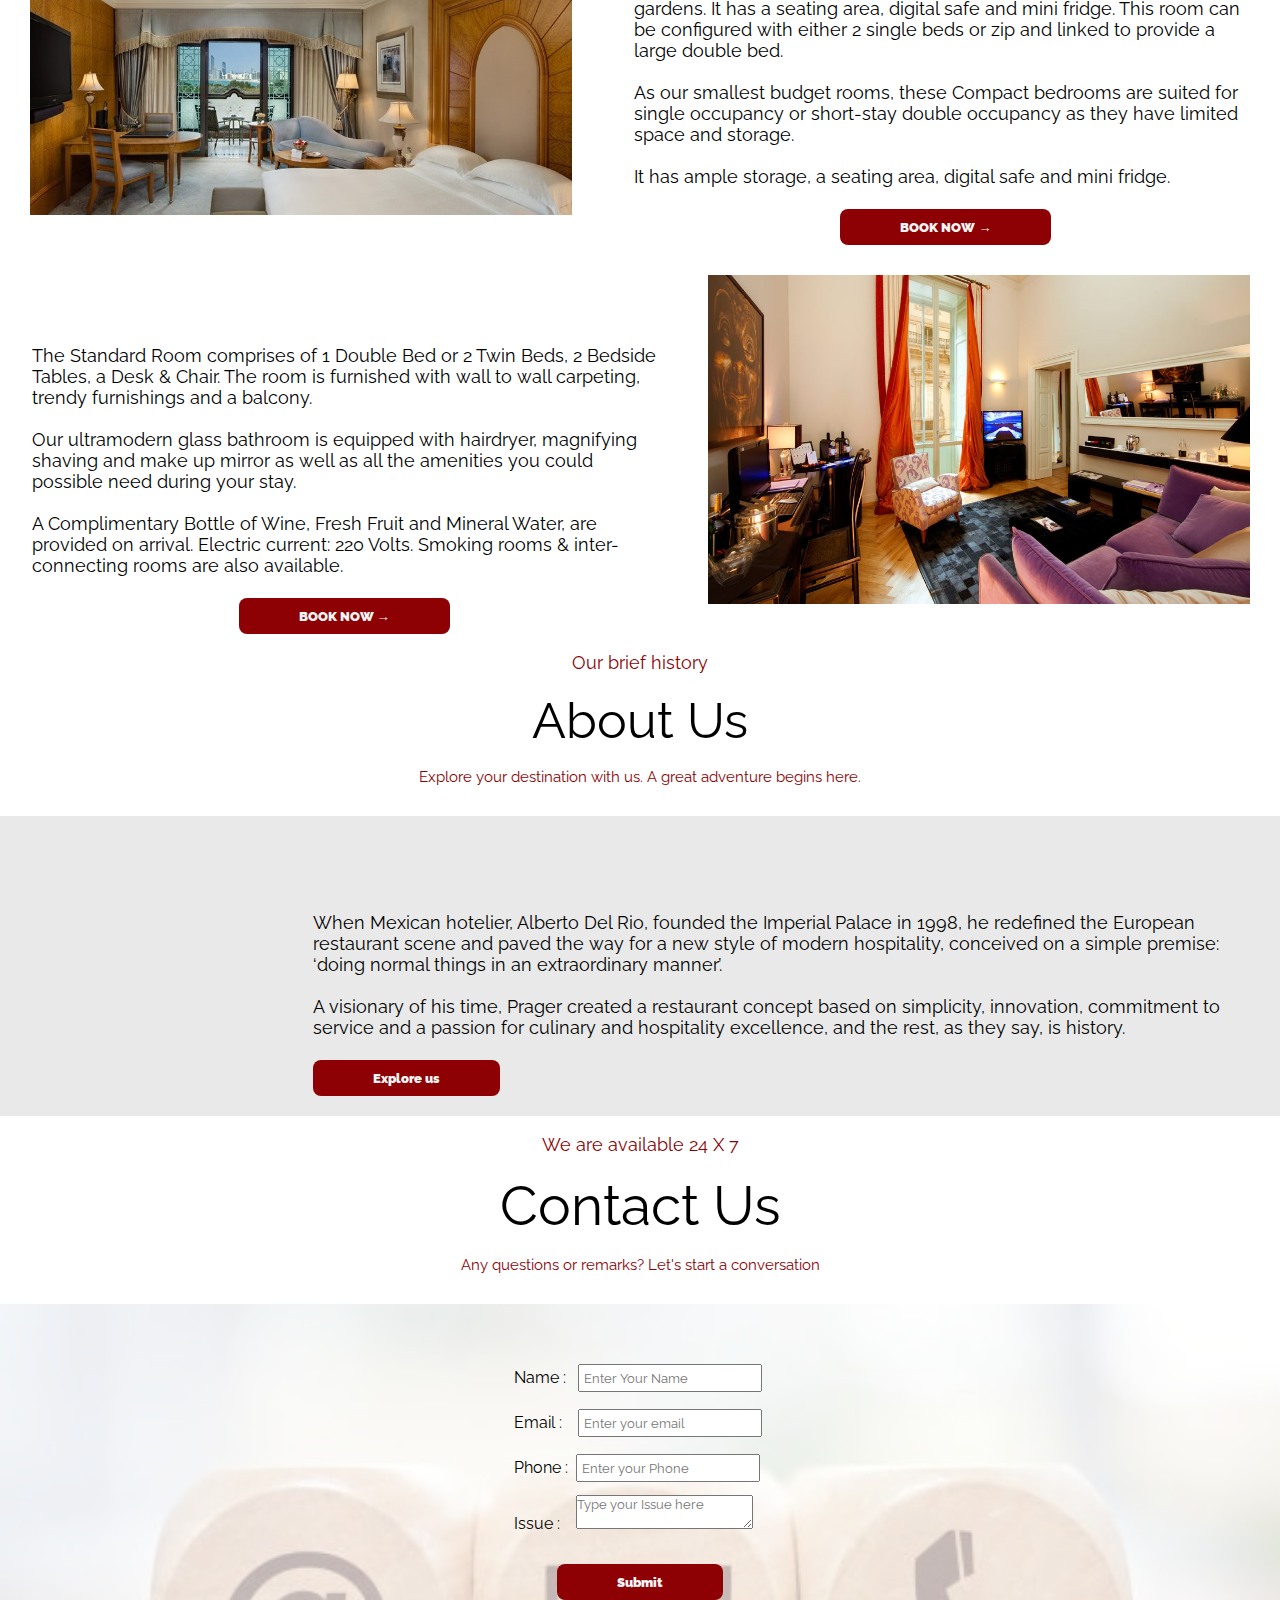
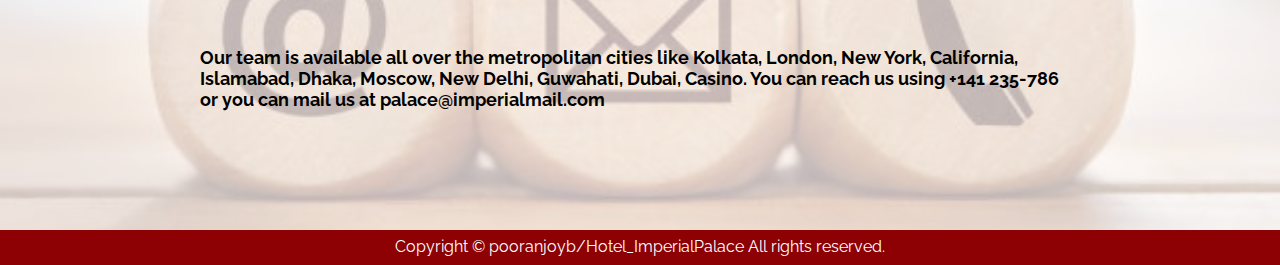
==== commit c099bc19: "Interactive pictures that have a dropdown when clicked" ====
--- a/index.html
+++ b/index.html
@@ -1,266 +1,254 @@
-<!DOCTYPE html>
-<html lang="en">
-
-<head>
-    <meta charset="UTF-8">
-    <meta http-equiv="X-UA-Compatible" content="IE=edge">
-    <meta name="viewport" content="width=device-width, initial-scale=1.0">
-    <title>Imperial Palace</title>
-    <link rel="icon" type="image/x-icon" href="../hotel/favicon.ico">
-    <link href="https://fonts.googleapis.com/css2?family=Raleway:wght@300&display=swap" rel="stylesheet">
-    <link rel="stylesheet" href="styles/style.css">
-    <link rel="stylesheet" media="screen and (max-width: 850px)" href="styles/handset_index.css">
-    <link rel="stylesheet" media="screen and (max-width: 650px)" href="styles/hamburger-menu.css">
-    <link rel="stylesheet" href="style.css">
-
-</head>
-
-
-<body>
-    <!-- Navbar -->
-    <div class="hamburger">
-        <span class="bar"></span>
-        <span class="bar"></span>
-        <span class="bar"></span>
-    </div>
-    <div class="frontpage">
-
-        <div class="navbar">
-
-            <div id="logo1">
-
-                <img src="socials/logo.png" alt="">
-            </div>
-            <ul id="navbarmain">
-                <li>
-                    <div><a href="index.html">HOME</a></div>
-                </li>
-                <li>
-                    <div><a href="#about">ABOUT</a></div>
-                </li>
-                <li>
-                    <div><a href="#kitchen">KITCHEN</a></div>
-                </li>
-                <li>
-                    <div><a href="#rooms">ROOMS</a></div>
-                </li>
-                <li>
-                    <div><a href="#contact">CONTACT US</a></div>
-                </li>
-            </ul>
-
-
-            <div class="social">
-
-                <ul>
-                    <li>
-                        <a href="https://www.facebook.com/profile.php?id=100076243074598" target="_blank">
-
-                            <img src="socials/fb.png" alt="" id="fb">
-                        </a>
-
-
-                    </li>
-                    <li>
-                        <a href="https://www.instagram.com/pooranjoyz_.ig/" target="_blank">
-
-
-                            <img src="socials/ig.png" alt="" id="ig">
-                        </a>
-                    </li>
-                    <li>
-                        <a href="https://www.linkedin.com/in/pooranjoy-bhattacharya-baa23721a?lipi=urn%3Ali%3Apage%3Ad_flagship3_profile_view_base_contact_details%3B6TjHse3sTvqtMyPLyupHBQ%3D%3D" target="_blank">
-
-                            <img src="socials/lnkd.png" alt="" id="lnkd">
-                        </a>
-                    </li>
-                    <li>
-                        <a href="https://github.com/pooranjoyb" target="_blank">
-
-                            <img src="socials/git.png" alt="" id="git">
-                        </a>
-                    </li>
-                </ul>
-
-            </div>
-
-
-        </div>
-        <!-- Frontpage -->
-        <div class="content">
-            Enchanted with elegance!
-            <br>
-            <div id="contentsum1">
-
-                Where cozy memories lasts
-            </div>
-        </div>
-
-    </div>
-    <!-- Kitchen -->
-    <div class="kitchen" id="kitchen">
-        <div id="sum1">What would you like us to prepare for you?</div>
-        <div id="intro">Our Kitchen</div>
-        <div id="sum2">
-
-            Taste the best of Town with the food that awaits you
-        </div>
-
-        <div class="foodbox">
-            <div class="foodcolumn">
-
-                <div><img src="kitchen/food-3.jpg" alt="">
-                    <div class="fooddesc">
-                        Italian Coffee
-                    </div>
-                </div>
-                <div><img src="kitchen/food-4.jpg" alt="">
-                    <div class="fooddesc">Fish curry with Japanese rice
-                    </div>
-                </div>
-            </div>
-            <div class="foodcolumn">
-                <div><img src="kitchen/food-5.jpg" alt="">
-                    <div class="fooddesc">
-                        Cheese Salad with Tea
-                    </div>
-                </div>
-                <div><img src="kitchen/food-6.jpg" alt="">
-                    <div class="fooddesc">
-                        Bun with coconut pudding
-                    </div>
-                </div>
-            </div>
-            <div class="foodcolumn">
-                <div><img src="kitchen/food-7.jpg" alt="">
-                    <div class="fooddesc">
-                        Boiled Egg & Fries
-                    </div>
-                </div>
-                <div><img src="kitchen/food-8.jpg" alt="">
-                    <div class="fooddesc">
-                        Rice and fried Eggplant
-                    </div>
-                </div>
-            </div>
-
-
-
-
-        </div>
-    </div>
-    <div class="rooms" id="rooms">
-        <div id="rsum1">How would you like to stay with us?</div>
-        <div id="rintro">Our Rooms</div>
-        <div id="rsum2">
-
-            Luxury is not a place, it's an experience.
-        </div>
-        <div class="roomspic" id="r1"><img src="rooms/1.jpg" alt="">
-            <div class="rdesc">
-                Enjoy our elegant 40 m² guest rooms, designed in warm beige tones and tailored to the needs of private and business travelers alike. <br> All rooms have a large marble bathroom, a double bed, air conditioning, an additional work area with
-                free internet access and a walk-in closet. Our superior rooms impress with a wonderful view of the city and the adjacent park. <br><br> Additional services: 24 hour room service Bathrobe, slippers Daily newspaper on request
-                <br>
-                <br> Welcome gifts: Fruit basket 1 bottle of mineral water Coffee and tea
-                <div class="btn">
-                    <button id="btn1">BOOK NOW &#8594</button>
-                </div>
-
-            </div>
-        </div>
-        <div class="roomspic" id="r2"><img src="rooms/2.jpg" alt="">
-            <div class="rdesc" id="rdesc1">
-                This is a one-room suite with queen-size bed and comfortable seating area. It is located downstairs with an outside entrance and is wheelchair assessable. It has a 39-inch flat screen TV and electric fireplace. <br><br> The butler kitchen
-                (refrigerator, microwave, Keurig coffee brewer are provided). Coffee, tea and amenities are supplied. The large bathroom has a 60-inch shower (no tub). Luxury hotels in the 1900s provided sample rooms for traveling salesmen to display
-                their wares. <br><br> Remember transportation was either by train or horse & buggy.
-
-
-                <div class="btn">
-                    <button>BOOK NOW &#8594</button>
-                </div>
-
-            </div>
-        </div>
-        <div id="r3" class="roomspic"><img src="rooms/3.jpg" alt="">
-            <div class="rdesc">
-                Our Deluxe Twin/Large Double also provides views over landscaped gardens. It has a seating area, digital safe and mini fridge. This room can be configured with either 2 single beds or zip and linked to provide a large double bed. <br><br>                As our smallest budget rooms, these Compact bedrooms are suited for single occupancy or short-stay double occupancy as they have limited space and storage. <br> <br> It has ample storage, a seating area, digital safe and mini fridge.
-                <div class="btn">
-                    <button>BOOK NOW &#8594</button>
-                </div>
-
-            </div>
-        </div>
-        <div class="roomspic" id="r4"><img src="rooms/4.jpg" alt="">
-            <div class="rdesc">
-                The Standard Room comprises of 1 Double Bed or 2 Twin Beds, 2 Bedside Tables, a Desk & Chair. The room is furnished with wall to wall carpeting, trendy furnishings and a balcony. <br><br> Our ultramodern glass bathroom is equipped with
-                hairdryer, magnifying shaving and make up mirror as well as all the amenities you could possible need during your stay. <br><br> A Complimentary Bottle of Wine, Fresh Fruit and Mineral Water, are provided on arrival. Electric current:
-                220 Volts. Smoking rooms & inter-connecting rooms are also available.
-                <div class="btn">
-                    <button>BOOK NOW &#8594</button>
-                </div>
-
-            </div>
-        </div>
-    </div>
-    <!-- About  -->
-    <div class="about" id="about">
-        <div id="asum1">Our brief history</div>
-        <div id="aintro">About Us</div>
-        <div id="asum2">
-
-            Explore your destination with us. A great adventure begins here.
-        </div>
-        <div class="aboutpic" id="r3"><img src="img/about.jpg" alt="">
-            <div class="adesc">
-                When Mexican hotelier, Alberto Del Rio, founded the Imperial Palace in 1998, he redefined the European restaurant scene and paved the way for a new style of modern hospitality, conceived on a simple premise: ‘doing normal things in an extraordinary manner’.
-                <br><br> A visionary of his time, Prager created a restaurant concept based on simplicity, innovation, commitment to service and a passion for culinary and hospitality excellence, and the rest, as they say, is history.
-                <div class="btn">
-                    <a href="about.html"><button id="aboutbtn">Explore us</button></a>
-                </div>
-            </div>
-        </div>
-    </div>
-    <!-- Contact Us  -->
-    <div class="contact" id="contact">
-        <div id="csum1">We are available 24 X 7</div>
-        <div id="cintro">Contact Us</div>
-        <div id="csum2">
-
-            Any questions or remarks? Let's start a conversation
-        </div>
-    </div>
-    <div class="contdata" id="c3">
-        <div id="form" >
-            <form type="post" id="myform" action="#">
-                <div class="info-boxes" id="fname"><label for="name">Name :&nbsp; <input type="text" name="uname" id="name" placeholder="Enter Your Name" required></label></div>
-                <div class="info-boxes" id="fmail"><label for="email">Email :&nbsp;&nbsp; <input type="text" name="umail" id="email" placeholder="Enter your email" required></label></div>
-                <div class="info-boxes" id="fphone"><label for="phone">Phone : <input type="number" name="uphone" id="phone" placeholder="Enter your Phone" required></label></div>
-                <div id="fissue">
-                    <div>
-                        <label for="issue">Issue :&nbsp;
-                        </label>
-                    </div>
-                    <div>
-                        <textarea name="uissue" id="issue" placeholder="Type your Issue here" rows="4" cols="25"></textarea>
-                    </div>
-                </div>
-                <div id="submit" class="btn">
-                    <button id="btnSubmit" type="submit" value="submit">SUBMIT 
-                    </button>
-                </div>
-            </form>
-        </div>
-        <div class="cdesc">
-            Our team is available all over the metropolitan cities like Kolkata, London, New York, California, Islamabad, Dhaka, Moscow, New Delhi, Guwahati, Dubai, Casino. You can reach us using +141 235-786 or you can mail us at palace@imperialmail.com
-
-        </div>
-
-    </div>
-    <footer>
-        Copyright &copy; pooranjoyb/Hotel_ImperialPalace All rights reserved.
-    </footer>
-    <script src="https://code.jquery.com/jquery-1.12.4.min.js"></script>
-    <script src="app.js"></script>
-</body>
-
+<!DOCTYPE html>
+<html lang="en">
+
+<head>
+    <meta charset="UTF-8">
+    <meta http-equiv="X-UA-Compatible" content="IE=edge">
+    <meta name="viewport" content="width=device-width, initial-scale=1.0">
+    <title>Imperial Palace</title>
+    <link rel="icon" type="image/x-icon" href="../hotel/favicon.ico">
+    <link href="https://fonts.googleapis.com/css2?family=Raleway:wght@300&display=swap" rel="stylesheet">
+    <link rel="stylesheet" href="styles/style.css">
+    <link rel="stylesheet" media="screen and (max-width: 850px)" href="styles/handset_index.css">
+    <link rel="stylesheet" media="screen and (max-width: 650px)" href="styles/hamburger-menu.css">
+    <link rel="stylesheet" href="style.css">
+
+</head>
+
+
+<body>
+    <!-- Navbar -->
+    <div class="hamburger">
+        <span class="bar"></span>
+        <span class="bar"></span>
+        <span class="bar"></span>
+    </div>
+    <div class="frontpage">
+
+        <div class="navbar">
+
+            <div id="logo1">
+
+                <img src="socials/logo.png" alt="">
+            </div>
+            <ul id="navbarmain">
+                <li>
+                    <a href="index.html">Home</a>
+                </li>
+                <li>
+                    <a href="#about">About</a>
+                </li>
+                <li>
+                    <a href="#kitchen">Kitchen</a>
+                </li>
+                <li>
+                    <a href="#rooms">Rooms</a>
+                </li>
+                <li>
+                    <a href="#contact">Contact Us</a>
+                </li>
+            </ul>
+
+
+            <div class="social">
+
+                <ul>
+                    <li>
+                        <a href="https://www.facebook.com/profile.php?id=100076243074598" target="_blank">
+
+                            <img src="socials/fb.png" alt="" id="fb">
+                        </a>
+
+
+                    </li>
+                    <li>
+                        <a href="https://www.instagram.com/pooranjoyz_.ig/" target="_blank">
+
+
+                            <img src="socials/ig.png" alt="" id="ig">
+                        </a>
+                    </li>
+                    <li>
+                        <a href="https://www.linkedin.com/in/pooranjoy-bhattacharya-baa23721a?lipi=urn%3Ali%3Apage%3Ad_flagship3_profile_view_base_contact_details%3B6TjHse3sTvqtMyPLyupHBQ%3D%3D" target="_blank">
+
+                            <img src="socials/lnkd.png" alt="" id="lnkd">
+                        </a>
+                    </li>
+                    <li>
+                        <a href="https://github.com/pooranjoyb" target="_blank">
+
+                            <img src="socials/git.png" alt="" id="git">
+                        </a>
+                    </li>
+                </ul>
+
+            </div>
+
+
+        </div>
+        <!-- Frontpage -->
+        <div class="content">
+            Enchanted with elegance!
+            <br>
+            <div id="contentsum1">
+
+                Where cozy memories lasts
+            </div>
+        </div>
+
+    </div>
+    <!-- Kitchen -->
+    <div class="kitchen" id="kitchen">
+        <div id="sum1">What would you like us to prepare for you?</div>
+        <div id="intro">Our Kitchen</div>
+        <div id="sum2">
+
+            Taste the best of Town with the food that awaits you
+        </div>
+
+        <div class="foodbox">
+            <div class="foodcolumn">
+                <div><img src="kitchen/food-3.jpg" alt="">
+                    <div class="fooddesc">
+                        Italian Coffee: Rich, bold, and smooth, this classic Italian-style coffee delivers deep flavors and a strong aroma. Perfect for a quick pick-me-up or a moment of indulgence!
+                    </div>
+                </div>
+                <div><img src="kitchen/food-4.jpg" alt="">
+                    <div class="fooddesc">
+                        Fish Curry with Japanese Rice: Tender, flavorful fish cooked in a rich, spiced curry sauce, served over soft and fluffy Japanese rice.
+                    </div>
+                </div>
+            </div>
+            <div class="foodcolumn">
+                <div><img src="kitchen/food-5.jpg" alt="">
+                    <div class="fooddesc">
+                        Cheese Salad with Tea: A fresh and vibrant salad loaded with mixed greens, juicy tomatoes, and a variety of rich cheeses. Paired with a soothing cup of tea for a light, refreshing, and balanced meal.
+                    </div>
+                </div>
+                <div><img src="kitchen/food-6.jpg" alt="">
+                    <div class="fooddesc">
+                        Bun with Coconut Pudding: Soft, fluffy bun served with a creamy, tropical coconut pudding. A delightful combination of smooth and sweet, perfect for a light treat or dessert!
+                    </div>
+                </div>
+            </div>
+            <div class="foodcolumn">
+                <div><img src="kitchen/food-7.jpg" alt="">
+                    <div class="fooddesc">
+                        Boiled Egg and Fries: A classic combo of perfectly boiled eggs with crispy golden fries. Simple, satisfying, and great for a quick snack or meal!
+                    </div>
+                </div>
+                <div><img src="kitchen/food-8.jpg" alt="">
+                    <div class="fooddesc">
+                        Rice and Fried Eggplant: Steamed rice served with crispy, golden-fried eggplant slices, seasoned to perfection. A tasty blend of soft and crunchy textures, making for a comforting and flavorful dish!
+                    </div>
+                </div>
+            </div>
+        </div>
+    </div>
+    <div class="rooms" id="rooms">
+        <div id="rsum1">How would you like to stay with us?</div>
+        <div id="rintro">Our Rooms</div>
+        <div id="rsum2">
+
+            Luxury is not a place, it's an experience.
+        </div>
+        <div class="roomspic" id="r1"><img src="rooms/1.jpg" alt="">
+            <div class="rdesc">
+                Enjoy our elegant 40 m² guest rooms, designed in warm beige tones and tailored to the needs of private and business travelers alike. <br> All rooms have a large marble bathroom, a double bed, air conditioning, an additional work area with
+                free internet access and a walk-in closet. Our superior rooms impress with a wonderful view of the city and the adjacent park. <br><br> Additional services: 24 hour room service Bathrobe, slippers Daily newspaper on request
+                <br>
+                <br> Welcome gifts: Fruit basket 1 bottle of mineral water Coffee and tea
+                <div class="btn">
+                    <button id="btn1">BOOK NOW &#8594</button>
+                </div>
+
+            </div>
+        </div>
+        <div class="roomspic" id="r2"><img src="rooms/2.jpg" alt="">
+            <div class="rdesc" id="rdesc1">
+                This is a one-room suite with queen-size bed and comfortable seating area. It is located downstairs with an outside entrance and is wheelchair assessable. It has a 39-inch flat screen TV and electric fireplace. <br><br> The butler kitchen
+                (refrigerator, microwave, Keurig coffee brewer are provided). Coffee, tea and amenities are supplied. The large bathroom has a 60-inch shower (no tub). Luxury hotels in the 1900s provided sample rooms for traveling salesmen to display
+                their wares. <br><br> Remember transportation was either by train or horse & buggy.
+
+
+                <div class="btn">
+                    <button>BOOK NOW &#8594</button>
+                </div>
+
+            </div>
+        </div>
+        <div id="r3" class="roomspic"><img src="rooms/3.jpg" alt="">
+            <div class="rdesc">
+                Our Deluxe Twin/Large Double also provides views over landscaped gardens. It has a seating area, digital safe and mini fridge. This room can be configured with either 2 single beds or zip and linked to provide a large double bed. <br><br>                As our smallest budget rooms, these Compact bedrooms are suited for single occupancy or short-stay double occupancy as they have limited space and storage. <br> <br> It has ample storage, a seating area, digital safe and mini fridge.
+                <div class="btn">
+                    <button>BOOK NOW &#8594</button>
+                </div>
+
+            </div>
+        </div>
+        <div class="roomspic" id="r4"><img src="rooms/4.jpg" alt="">
+            <div class="rdesc">
+                The Standard Room comprises of 1 Double Bed or 2 Twin Beds, 2 Bedside Tables, a Desk & Chair. The room is furnished with wall to wall carpeting, trendy furnishings and a balcony. <br><br> Our ultramodern glass bathroom is equipped with
+                hairdryer, magnifying shaving and make up mirror as well as all the amenities you could possible need during your stay. <br><br> A Complimentary Bottle of Wine, Fresh Fruit and Mineral Water, are provided on arrival. Electric current:
+                220 Volts. Smoking rooms & inter-connecting rooms are also available.
+                <div class="btn">
+                    <button>BOOK NOW &#8594</button>
+                </div>
+
+            </div>
+        </div>
+    </div>
+    <!-- About  -->
+    <div class="about" id="about">
+        <div id="asum1">Our brief history</div>
+        <div id="aintro">About Us</div>
+        <div id="asum2">
+
+            Explore your destination with us. A great adventure begins here.
+        </div>
+        <div class="aboutpic" id="r3"><img src="img/about.jpg" alt="">
+            <div class="adesc">
+                When Mexican hotelier, Alberto Del Rio, founded the Imperial Palace in 1998, he redefined the European restaurant scene and paved the way for a new style of modern hospitality, conceived on a simple premise: ‘doing normal things in an extraordinary manner’.
+                <br><br> A visionary of his time, Prager created a restaurant concept based on simplicity, innovation, commitment to service and a passion for culinary and hospitality excellence, and the rest, as they say, is history.
+                <div class="btn">
+                    <a href="about.html" target="_blank"><button id="aboutbtn">Explore us</button></a>
+                </div>
+            </div>
+        </div>
+    </div>
+    <!-- Contact Us  -->
+    <div class="contact" id="contact">
+        <div id="csum1">We are available 24 X 7</div>
+        <div id="cintro">Contact Us</div>
+        <div id="csum2">
+
+            Any questions or remarks? Let's start a conversation
+        </div>
+    </div>
+    <div class="contdata" id="c3">
+        <div id="form" >
+            <form type="post" id="myform" action="#">
+                <div id="fname"><label for="name">Name :&nbsp; <input type="text" name="uname" id="name" placeholder="Enter Your Name" required></label></div>
+                <div id="fmail"><label for="email">Email :&nbsp;&nbsp; <input type="text" name="umail" id="email" placeholder="Enter your email" required></label></div>
+                <div id="fphone"><label for="phone">Phone : <input type="number" name="uphone" id="phone" placeholder="Enter your Phone" required></label></div>
+                <div id="fissue"><label for="issue">Issue : &nbsp;&nbsp;&nbsp;<textarea name="uissue" id="issue" placeholder="Type your Issue here"></textarea></label></div>
+                <div id="submit" class="btn">
+                    <button id="btnSubmit" type="submit" value="submit">Submit 
+                    </button>
+                </div>
+            </form>
+        </div>
+        <div class="cdesc">
+            Our team is available all over the metropolitan cities like Kolkata, London, New York, California, Islamabad, Dhaka, Moscow, New Delhi, Guwahati, Dubai, Casino. You can reach us using +141 235-786 or you can mail us at palace@imperialmail.com
+
+        </div>
+
+    </div>
+    <footer>
+        Copyright &copy; pooranjoyb/Hotel_ImperialPalace All rights reserved.
+    </footer>
+    <script src="https://code.jquery.com/jquery-1.12.4.min.js"></script>
+    <script src="app.js"></script>
+</body>
+
 </html>--- a/styles/style.css
+++ b/styles/style.css
@@ -1,463 +1,420 @@
-* {
-    font-family: 'Raleway', sans-serif;
-    margin: 0px;
-    box-sizing: border-box;
-    padding: 0px;
-    scroll-behavior: smooth;
-    transition: all 0.3s ease-out;
-}
-
-.btn {
-    display: flex;
-    align-items: center;
-    justify-content: center;
-}
-
-.btn button{
-    border-radius: 8px;
-    font-weight: 900;
-}
-
-button {
-    padding: 10px 60px;
-    background-color: #8d0003;
-    color: whitesmoke;
-    margin-top: 22px;
-    cursor: pointer;
-    border: 1px solid rgb(224, 216, 216);
-}
-
-button:hover {
-    background-color: whitesmoke;
-    color: #8d0003;
-    font-weight: bold;
-    border: 1px solid #8d0003;
-    box-shadow: 8px 10px 10px 0 rgba(0,0,0,0.24);
-}
-
-.frontpage {
-    position: relative;
-    background: url(../img/hotel.jpg) no-repeat;
-    background-size: cover;
-}
-
-.frontpage::before {
-    content: "";
-    position: absolute;
-    height: 100%;
-    width: 100%;
-    background: rgba(0, 0, 0, 0.10);
-}
-
-
-/*Frontpage Navbar  */
-
-#logo1 {
-    display: flex;
-    position: absolute;
-    height: 100px;
-    left: 1.25rem;
-    padding-top: 20px;
-}
-
-.navbar {
-    padding-top: 14.5px;
-    position: sticky;
-    display: flex;
-    align-items: center;
-    width: 100%;
-    justify-content: center;
-    background-color: #943a3a;
-}
-
-.navbar ul {
-    list-style: none;
-    display: flex;
-    padding: 12px;
-}
-
-.navbar #navbarmain li div {
-    display: flex;
-    align-items: center;
-    height: 30px;
-    border-radius: 5px;
-}
-
-.navbar #navbarmain li a {
-    font-size: 12px;
-    color: white;
-    text-decoration: none;
-    padding-left: 19px;
-    padding-right: 19px;
-    font-weight: 600;
-}
-
-/* .navbar #navbarmain li a:hover {
-    color: whitesmoke;
-    /* font-size: 17px; */
-    /* background-color: #712d2d; */
-    /* border-radius: 8px; */
-    /* border: 1px solid whitesmoke; */
-/* } */ 
-
-.navbar #navbarmain li div:hover {
-    background-color: #712d2d;
-    border: 1px solid whitesmoke;
-}
-
-.social {
-    display: inline-block;
-    position: absolute;
-    right: 1.25rem;
-}
-
-.social img {
-    margin-right: 8px;
-    margin-left: 4px;
-}
-
-.social li {
-    height: 30px;
-}
-
-.social #fb,
-#ig {
-    height: 22px;
-    opacity: 0.75;
-    margin-top: 3px;
-}
-
-.social #lnkd {
-    height: 24px;
-    opacity: 0.75;
-    margin-top: 3px;
-}
-
-.social #git {
-    height: 35px;
-    padding-bottom: 5px;
-    opacity: 0.75;
-}
-
-a img:hover {
-    cursor: pointer;
-    filter: invert();
-}
-
-
-/* Frontpage Content */
-
-.content {
-    display: flex;
-    flex-direction: column;
-    height: 715px;
-    font-size: 40px;
-    padding-left: 300px;
-    padding-right: 300px;
-    padding-bottom: 495px;
-    font-weight: bolder;
-    color: #943a3a;
-    align-items: center;
-    justify-content: center;
-}
-
-#contentsum1 {
-    color: #943a3a;
-    align-items: center;
-    justify-content: center;
-    font-size: 25px;
-    padding-top: 12px;
-    font-weight: bolder;
-}
-
-
-/* Kitchen */
-
-.kitchen #intro {
-    text-align: center;
-    font-size: 50px;
-    margin: 18px;
-}
-
-.kitchen #sum1,
-#sum2 {
-    font-family:'Trebuchet MS', 'Lucida Sans Unicode', 'Lucida Grande', 'Lucida Sans', Arial, sans-serif;
-    text-align: center;
-    font-size: 18px;
-    color: #8d0003;
-    margin: 18px;
-}
-
-.kitchen #sum2 {
-    font-size: 15px;
-    padding-bottom: 12px;
-}
-
-.foodbox {
-    display: flex;
-    margin: 12px;
-    flex-direction: row;
-    align-items: center;
-    justify-content: center;
-}
-
-.foodcolumn .fooddesc {
-    color: #8d0003;
-    display: flex;
-    justify-content: center;
-    padding-bottom: 8px;
-    font-family:'Trebuchet MS', 'Lucida Sans Unicode', 'Lucida Grande', 'Lucida Sans', Arial, sans-serif;
-}
-
-.foodcolumn div:hover {
-    background-color: rgba(240, 240, 240, 0.945);
-    /* border: 2px solid red; */
-    border-radius: 34px;
-}
-
-.foodbox div {
-    flex-wrap: wrap;
-}
-
-.foodbox img {
-    width: 95%;
-    padding: 30px;
-    border-radius: 53px;
-}
-
-.foodbox .foodcolumn {
-    box-sizing: border-box;
-    margin-left: 24px;
-    justify-content: center;
-    align-items: center;
-}
-
-
-/* Rooms */
-
-.rooms #rintro {
-    text-align: center;
-    font-size: 50px;
-    margin: 18px;
-}
-
-.rooms #rsum1,
-#rsum2 {
-    text-align: center;
-    font-size: 18px;
-    margin: 18px;
-    color: #8d0003;
-    font-family:'Trebuchet MS', 'Lucida Sans Unicode', 'Lucida Grande', 'Lucida Sans', Arial, sans-serif;
-}
-
-.rooms #rsum2 {
-    font-size: 15px;
-    padding-bottom: 12px;
-}
-
-
-/* Room Details   */
-
-.roomspic {
-    /* border: 2px solid red; */
-    display: flex;
-}
-
-.roomspic img {
-    width: 47%;
-    padding: 30px;
-}
-
-.rdesc {
-    flex-direction: column;
-    padding-top: 100px;
-    padding-left: 32px;
-    padding-right: 22px;
-    font-size: 15px;
-}
-
-#r1,
-#r3 {
-    flex-direction: row;
-}
-
-#r2,
-#r4 {
-    flex-direction: row-reverse;
-}
-
-
-/* ABout Us */
-
-.aboutpic {
-    position: relative;
-}
-
-.aboutpic::before {
-    content: "";
-    background: rgb(233, 233, 233);
-    position: absolute;
-    height: 100%;
-    width: 100%;
-    z-index: -1;
-}
-
-.about #aintro {
-    text-align: center;
-    font-size: 50px;
-    margin: 18px;
-}
-
-.about #asum1,
-#asum2 {
-    text-align: center;
-    font-size: 18px;
-    color: #8d0003;
-    margin: 18px;
-    font-family:'Trebuchet MS', 'Lucida Sans Unicode', 'Lucida Grande', 'Lucida Sans', Arial, sans-serif;
-}
-
-.about #asum2 {
-    font-size: 15px;
-    padding-bottom: 12px;
-}
-
-.aboutpic {
-    /* border: 2px solid red; */
-    display: flex;
-}
-
-.aboutpic img {
-    width: 47%;
-    padding: 30px;
-}
-
-.adesc {
-    flex-direction: column;
-    padding: 20px;
-    padding-top: 96px;
-    font-size: 18px;
-}
-
-.aboutpic .btn {
-    display: flex;
-    justify-content: left;
-}
-
-
-/* contact Us */
-
-.contdata {
-    position: relative;
-}
-
-.contdata::before {
-    content: "";
-    background: url(../socials/contact.jpg) no-repeat center center/cover;
-    position: absolute;
-    height: 100%;
-    width: 100%;
-    z-index: -1;
-    opacity: 0.3;
-}
-
-.contact #cintro {
-    text-align: center;
-    font-size: 55px;
-    margin: 18px;
-}
-
-.contact #csum1,
-#csum2 {
-    text-align: center;
-    font-size: 18px;
-    margin: 18px;
-    color: #8d0003;
-    font-family:'Trebuchet MS', 'Lucida Sans Unicode', 'Lucida Grande', 'Lucida Sans', Arial, sans-serif;
-}
-
-.contact #csum2 {
-    font-size: 15px;
-    padding-bottom: 12px;
-}
-
-.contdata {
-    display: flex;
-    flex-direction: column;
-    height: 70vh;
-}
-
-.contdata #form {
-    display: flex;
-    align-items: center;
-    justify-content: center;
-    width: 20%;
-    margin: 30px auto;
-    background-color: rgba(128, 128, 128, 0.564);
-    border-radius: 10px;
-    padding: 20px;
-    font-weight: 600;
-    color: #8f1114;
-    font-family: 'Segoe UI', Tahoma, Geneva, Verdana, sans-serif;
-}
-
-form input {
-    margin: 4px;
-    padding: 4px;
-}
-
-.cdesc {
-    flex-direction: column;
-    padding: 10px;
-    font-size: 18px;
-    font-weight: bold;
-    padding-left: 200px;
-    padding-right: 200px;
-}
-
-.contdata .btn {
-    display: flex;
-    justify-content: center;
-}
-
-.contdata form div {
-    padding: 4.5px;
-}
-
-.info-boxes input{
-    background-color: rgba(235, 231, 231, 0.63);
-    border: 1px solid white;
-    color: black;
-    border-radius: 7px;
-    font-weight: 500;
-}
-
-#form textarea{
-    margin-top: 6px;
-    background-color: rgba(235, 231, 231, 0.63);
-    border: 1px solid white;
-}
-
-#fissue {
-    display: flex;
-    justify-content: center;
-    align-items: center;
-}
-
-#btnSubmit {
-    padding: 10px 30px;
-}
-
-/* Footer  */
-
-footer {
-    font-size: 12px;
-    font-weight: 600;
-    background-color: #943a3a;
-    color: white;
-    display: flex;
-    align-items: center;
-    justify-content: center;
-    height: 80px;
-    padding-top: 7px;
+* {
+    font-family: 'Raleway', sans-serif;
+    margin: 0px;
+    box-sizing: border-box;
+    padding: 0px;
+    scroll-behavior: smooth;
+    transition: all 0.3s ease-out;
+}
+
+.btn {
+    display: flex;
+    align-items: center;
+    justify-content: center;
+}
+
+.btn button {
+    border: none;
+    border-radius: 8px;
+    font-weight: 900;
+}
+
+button {
+    padding: 10px 60px;
+    background-color: #8d0003;
+    color: whitesmoke;
+    margin-top: 22px;
+    cursor: pointer;
+}
+
+button:hover {
+    background-color: whitesmoke;
+    color: #8d0003;
+    font-weight: bold;
+    border: 1px solid #8d0003;
+    box-shadow: 8px 10px 10px 0 rgba(0, 0, 0, 0.24);
+}
+
+.frontpage {
+    position: relative;
+    background: url(../img/hotel.jpg) no-repeat;
+    background-size: cover;
+}
+
+.frontpage::before {
+    content: "";
+    position: absolute;
+    height: 100%;
+    width: 100%;
+    background: rgba(0, 0, 0, 0.10);
+}
+
+
+/*Frontpage Navbar  */
+
+#logo1 {
+    display: flex;
+    position: absolute;
+    height: 100px;
+    left: 1.25rem;
+    padding-top: 20px;
+}
+
+.navbar {
+    padding-top: 14.5px;
+    position: sticky;
+    display: flex;
+    align-items: center;
+    width: 100%;
+    justify-content: center;
+}
+
+.navbar ul {
+    list-style: none;
+    display: flex;
+    padding: 12px;
+}
+
+.navbar #navbarmain li a {
+    font-size: 17px;
+    color: white;
+    text-decoration: none;
+    padding-left: 19px;
+    padding-right: 19px;
+}
+
+.navbar #navbarmain li a:hover {
+    color: #8d0003;
+    font-size: 17px;
+    background-color: whitesmoke;
+    border-radius: 15px;
+}
+
+.social {
+    display: inline-block;
+    position: absolute;
+    right: 1.25rem;
+}
+
+.social img {
+    margin-right: 8px;
+    margin-left: 4px;
+}
+
+.social li {
+    height: 30px;
+}
+
+.social #fb,
+#ig {
+    height: 22px;
+    opacity: 0.75;
+    margin-top: 3px;
+}
+
+.social #lnkd {
+    height: 24px;
+    opacity: 0.75;
+    margin-top: 3px;
+}
+
+.social #git {
+    height: 35px;
+    padding-bottom: 5px;
+    opacity: 0.75;
+}
+
+a img:hover {
+    cursor: pointer;
+    filter: invert();
+}
+
+
+/* Frontpage Content */
+
+.content {
+    display: flex;
+    flex-direction: column;
+    height: 715px;
+    font-size: 40px;
+    padding-left: 300px;
+    padding-right: 300px;
+    padding-bottom: 495px;
+    font-weight: bolder;
+    color: #943a3a;
+    align-items: center;
+    justify-content: center;
+}
+
+#contentsum1 {
+    color: #943a3a;
+    align-items: center;
+    justify-content: center;
+    font-size: 25px;
+    padding-top: 12px;
+    font-weight: bolder;
+}
+
+
+/* Kitchen */
+.kitchen #intro {
+    text-align: center;
+    font-size: 50px;
+    margin: 18px;
+}
+
+.kitchen #sum1,
+#sum2 {
+    text-align: center;
+    font-size: 18px;
+    color: #8d0003;
+    margin: 18px;
+}
+
+.kitchen #sum2 {
+    font-size: 15px;
+    padding-bottom: 12px;
+}
+
+.foodbox {
+    display: flex;
+    margin: 12px;
+    flex-direction: column;
+    justify-content: center;
+}
+
+.foodcolumn div:hover {
+    background-color: rgba(240, 240, 240, 0.945);
+    /* border: 2px solid red; */
+    position: relative;
+    border-radius: 34px;
+}
+
+.foodcolumn {
+    display: flex;
+    justify-content: center;
+}
+
+.foodcolumn div:hover~.filter {
+    opacity: 0.75;
+}
+
+.foodbox div {
+    flex-wrap: wrap;
+    text-align: center;
+}
+
+.foodbox img {
+    width: 500px;
+    padding: 30px;
+    border-radius: 53px;
+}
+.fooddesc {
+    display: none;
+    width:420px;
+    padding: 10px;
+    margin-top:-10px;
+    border-radius: 53px;
+    margin-left: 40px;
+    margin-right: 40px;
+}
+
+.fooddesc.show {
+    display:block;
+}
+
+/* Rooms */
+
+.rooms #rintro {
+    text-align: center;
+    font-size: 50px;
+    margin: 18px;
+}
+
+.rooms #rsum1,
+#rsum2 {
+    text-align: center;
+    font-size: 18px;
+    margin: 18px;
+    color: #8d0003;
+}
+
+.rooms #rsum2 {
+    font-size: 15px;
+    padding-bottom: 12px;
+}
+
+
+/* Room Details   */
+
+.roomspic {
+    /* border: 2px solid red; */
+    display: flex;
+}
+
+.roomspic img {
+    width: 47%;
+    padding: 30px;
+}
+
+.rdesc {
+    flex-direction: column;
+    padding-top: 100px;
+    padding-left: 32px;
+    padding-right: 22px;
+    font-size: 18px;
+}
+
+#r1,
+#r3 {
+    flex-direction: row;
+}
+
+#r2,
+#r4 {
+    flex-direction: row-reverse;
+}
+
+
+/* ABout Us */
+
+.aboutpic {
+    position: relative;
+}
+
+.aboutpic::before {
+    content: "";
+    background: rgb(233, 233, 233);
+    position: absolute;
+    height: 100%;
+    width: 100%;
+    z-index: -1;
+}
+
+.about #aintro {
+    text-align: center;
+    font-size: 50px;
+    margin: 18px;
+}
+
+.about #asum1,
+#asum2 {
+    text-align: center;
+    font-size: 18px;
+    color: #8d0003;
+    margin: 18px;
+}
+
+.about #asum2 {
+    font-size: 15px;
+    padding-bottom: 12px;
+}
+
+.aboutpic {
+    /* border: 2px solid red; */
+    display: flex;
+}
+
+.aboutpic img {
+    width: 47%;
+    padding: 30px;
+}
+
+.adesc {
+    flex-direction: column;
+    padding: 20px;
+    padding-top: 96px;
+    font-size: 18px;
+}
+
+.aboutpic .btn {
+    display: flex;
+    justify-content: left;
+}
+
+
+/* contact Us */
+
+.contdata {
+    position: relative;
+}
+
+.contdata::before {
+    content: "";
+    background: url(../socials/contact.jpg) no-repeat center center/cover;
+    position: absolute;
+    height: 100%;
+    width: 100%;
+    z-index: -1;
+    opacity: 0.3;
+}
+
+.contact #cintro {
+    text-align: center;
+    font-size: 55px;
+    margin: 18px;
+}
+
+.contact #csum1,
+#csum2 {
+    text-align: center;
+    font-size: 18px;
+    margin: 18px;
+    color: #8d0003;
+}
+
+.contact #csum2 {
+    font-size: 15px;
+    padding-bottom: 12px;
+}
+
+.contdata {
+    /* border: 2px solid red; */
+    display: flex;
+    flex-direction: column;
+}
+
+.contdata #form {
+    display: flex;
+    align-items: center;
+    justify-content: center;
+    margin: 22px;
+    margin-top: 52px;
+}
+
+form input {
+    margin: 4px;
+    padding: 4px;
+}
+
+.cdesc {
+    flex-direction: column;
+    padding: 20px;
+    margin-bottom: 100px;
+    font-size: 18px;
+    font-weight: bold;
+    padding-left: 200px;
+    padding-right: 200px;
+}
+
+.contdata .btn {
+    display: flex;
+    justify-content: center;
+}
+
+.contdata form div {
+    padding: 4.5px;
+}
+
+
+/* Footer  */
+
+footer {
+    background-color: #8d0003;
+    color: white;
+    display: flex;
+    text-align: center;
+    justify-content: center;
+    height: 35px;
+    padding-top: 7px;
 }--- a/styles/handset_index.css
+++ b/styles/handset_index.css
@@ -1,160 +1,168 @@
-    /* frontpage  */
-    
-    .frontpage {
-        overflow: hidden;
-    }
-    
-    .frontpage .content {
-        font-size: 30px;
-        padding-left: 99px;
-        padding-right: 79px;
-    }
-    
-    .frontpage #contentsum1 {
-        font-size: 20px;
-    }
-    
-    @media screen and (max-width:650px) {
-        .frontpage #logo1 img {
-            height: 80px;
-            filter: invert();
-        }
-        .frontpage .content {
-            font-size: bolder;
-            padding: 20px 20px 20px 20px;
-            height: 488px;
-            padding-bottom: 368px;
-        }
-    }
-    
-    @media screen and (max-width:395px) {
-        .frontpage .content {
-            font-size: 21px;
-        }
-        .frontpage #contentsum1 {
-            font-size: 17px;
-        }
-    }
-    /* Navbar */
-    
-    .navbar #navbarmain {
-        position: relative;
-    }
-    
-    .navbar #navbarmain li a {
-        padding-left: 7px;
-        padding-right: 9px;
-    }
-    
-    @media screen and (max-width: 765px) {
-        .navbar #navbarmain li a {
-            font-size: small;
-            padding: 5px;
-        }
-        .navbar .social {
-            display: flex;
-            flex-direction: row;
-            position: absolute;
-            top: 41px;
-            width: 100%;
-            align-items: center;
-            justify-content: center;
-            left: 13px;
-        }
-    }
-    /* Kitchen */
-    
-    .kitchen {
-        display: flex;
-        position: relative;
-        flex-direction: column;
-        align-items: center;
-        justify-content: center;
-    }
-    
-    .kitchen #intro {
-        font-size: 45px;
-        margin: 4px;
-    }
-    
-    .kitchen #sum2 {
-        margin-bottom: 0;
-        padding: 0;
-    }
-    
-    .kitchen .foodbox {
-        flex-direction: column;
-    }
-    
-    .foodbox img {
-        width: 100%;
-    }
-    
-    .foodbox .fooddesc {
-        font-weight: bold;
-    }
-    /* Rooms */
-    
-    #r1,
-    #r2,
-    #r3,
-    #r4 {
-        flex-direction: column;
-    }
-    
-    .rdesc {
-        padding-top: 6px;
-    }
-    
-    .roomspic {
-        display: flex;
-        justify-content: center;
-        align-items: center;
-    }
-    
-    .rooms img {
-        width: 90%;
-        border-radius: 12px;
-        padding: 0;
-        margin-bottom: 17px;
-        margin-right: 20vh;
-        margin-left: 20vh;
-    }
-    
-    .rooms .btn {
-        margin-bottom: 30px;
-    }
-    /*About */
-    
-    .aboutpic img {
-        width: 100%;
-        padding: 30px;
-    }
-    
-    .aboutpic .adesc {
-        padding-top: 3px;
-    }
-    
-    .aboutpic .adesc div {
-        display: flex;
-        align-items: center;
-        justify-content: center;
-    }
-    /* Contact */
-    
-    .contdata .cdesc {
-        padding-left: 20px;
-        padding-right: 20px;
-    }
-    /* Footer */
-    
-    footer {
-        font-size: small;
-    }
-    
-    @media screen and (max-width: 460px) {
-        footer {
-            font-size: smaller;
-            height: 45px;
-        }
+    /* frontpage  */
+    
+    .frontpage {
+        overflow: hidden;
+    }
+    
+    .frontpage .content {
+        font-size: 30px;
+        padding-left: 99px;
+        padding-right: 79px;
+    }
+    
+    .frontpage #contentsum1 {
+        font-size: 20px;
+    }
+    
+    @media screen and (max-width:650px) {
+        .frontpage #logo1 img {
+            height: 80px;
+            filter: invert();
+        }
+        .frontpage .content {
+            font-size: bolder;
+            padding: 20px 20px 20px 20px;
+            height: 488px;
+            padding-bottom: 368px;
+        }
+    }
+    
+    @media screen and (max-width:395px) {
+        .frontpage .content {
+            font-size: 21px;
+        }
+        .frontpage #contentsum1 {
+            font-size: 17px;
+        }
+    }
+    /* Navbar */
+    
+    .navbar #navbarmain {
+        position: relative;
+    }
+    
+    .navbar #navbarmain li a {
+        padding-left: 7px;
+        padding-right: 9px;
+    }
+    
+    @media screen and (max-width: 765px) {
+        .navbar #navbarmain li a {
+            font-size: small;
+            padding: 5px;
+        }
+        .navbar .social {
+            display: flex;
+            flex-direction: row;
+            position: absolute;
+            top: 41px;
+            width: 100%;
+            align-items: center;
+            justify-content: center;
+            left: 13px;
+        }
+    }
+    /* Kitchen */
+    
+    .kitchen {
+        display: flex;
+        position: relative;
+        flex-direction: column;
+        align-items: center;
+        justify-content: center;
+    }
+    
+    .kitchen #intro {
+        font-size: 45px;
+        margin: 4px;
+    }
+    
+    .kitchen #sum2 {
+        margin-bottom: 0;
+        padding: 0;
+    }
+    
+    .kitchen .foodbox {
+        flex-direction: column;
+    }
+    
+    .foodbox .fooddesc {
+        font-weight: bold;
+    }
+
+    .foodbox img {
+        width: 100%;
+        padding: 30px;
+        border-radius: 53px;
+    }
+
+    .fooddesc{
+        width:80%;
+        margin-right:10%;
+        margin-left:10%;
+    }
+    /* Rooms */
+    
+    #r1,
+    #r2,
+    #r3,
+    #r4 {
+        flex-direction: column;
+    }
+    
+    .rdesc {
+        padding-top: 6px;
+    }
+    
+    .roomspic {
+        display: flex;
+        justify-content: center;
+        align-items: center;
+    }
+    
+    .rooms img {
+        width: 90%;
+        border-radius: 12px;
+        padding: 0;
+        margin-bottom: 17px;
+        margin-right: 20vh;
+        margin-left: 20vh;
+    }
+    
+    .rooms .btn {
+        margin-bottom: 30px;
+    }
+    /*About */
+    
+    .aboutpic img {
+        width: 100%;
+        padding: 30px;
+    }
+    
+    .aboutpic .adesc {
+        padding-top: 3px;
+    }
+    
+    .aboutpic .adesc div {
+        display: flex;
+        align-items: center;
+        justify-content: center;
+    }
+    /* Contact */
+    
+    .contdata .cdesc {
+        padding-left: 20px;
+        padding-right: 20px;
+    }
+    /* Footer */
+
+    footer {
+        font-size: small;
+    }
+    
+    @media screen and (max-width: 460px) {
+        footer {
+            font-size: smaller;
+            height: 45px;
+        }
     }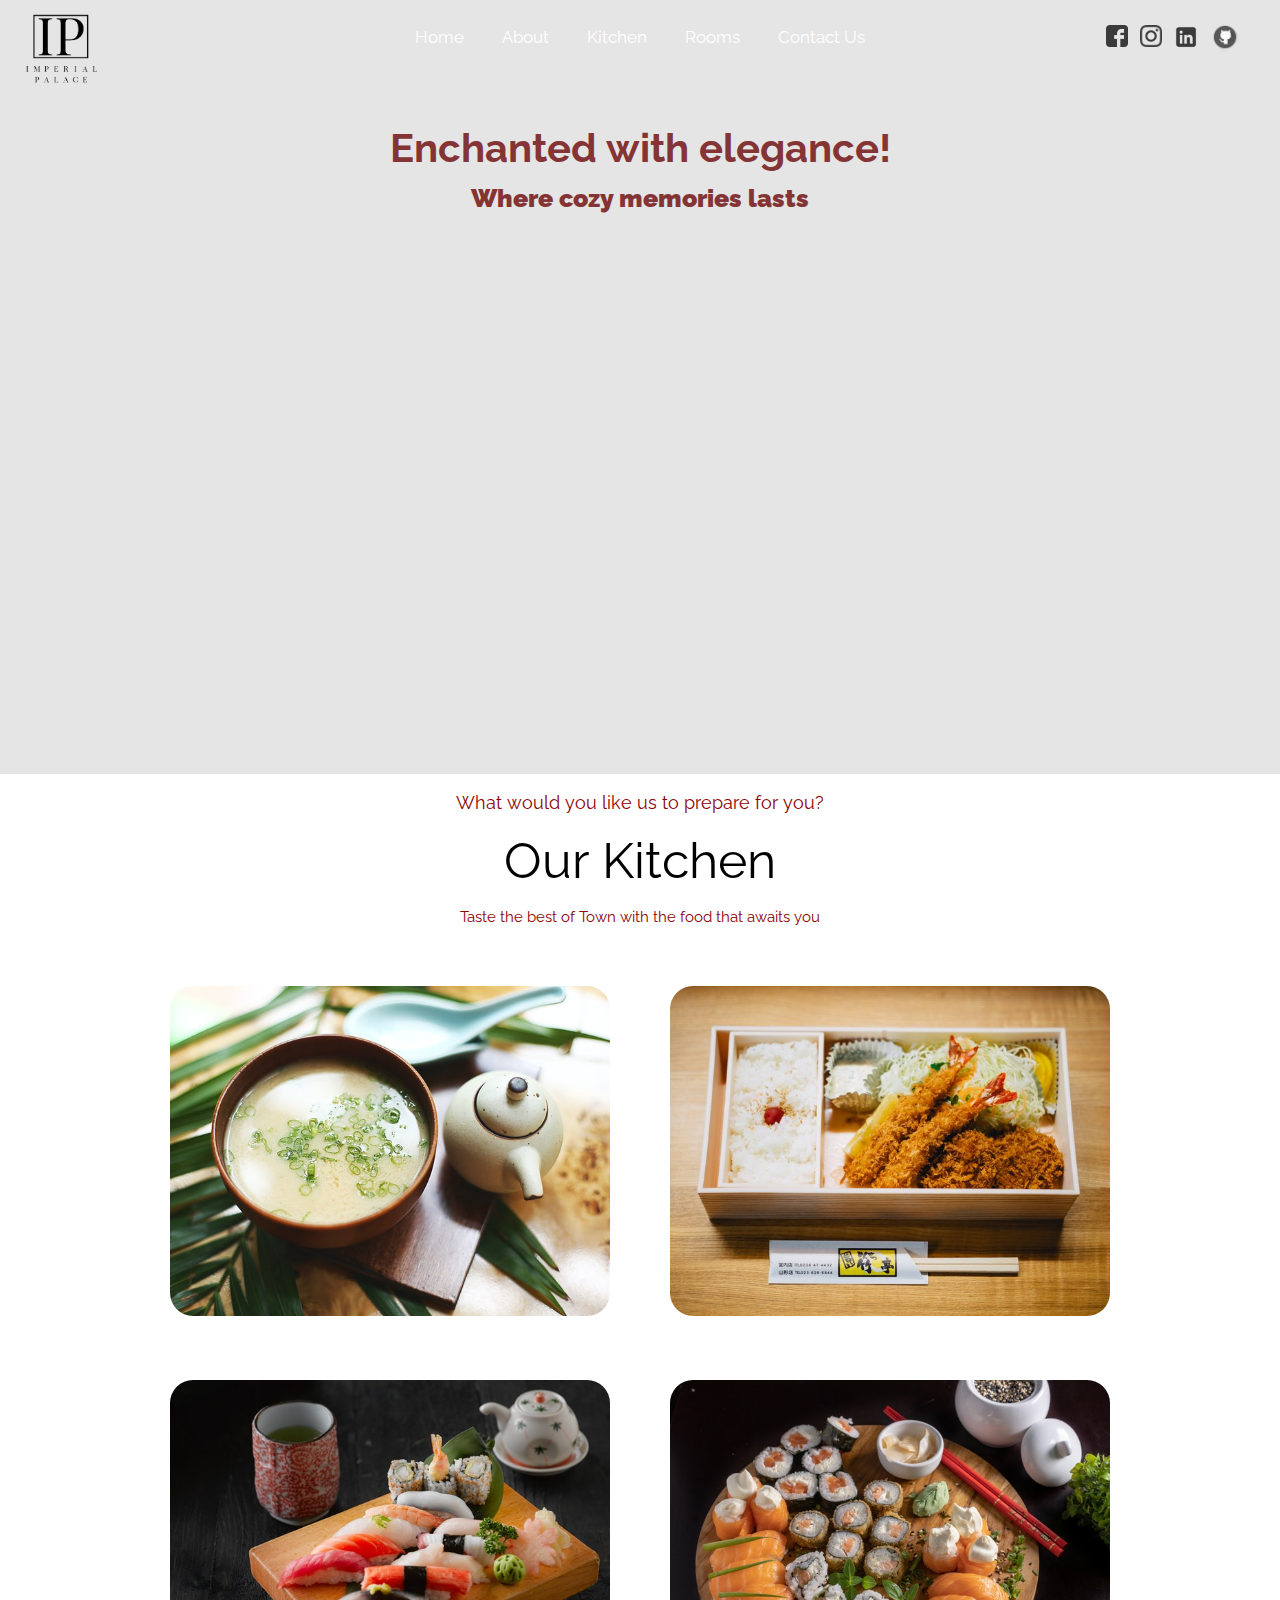
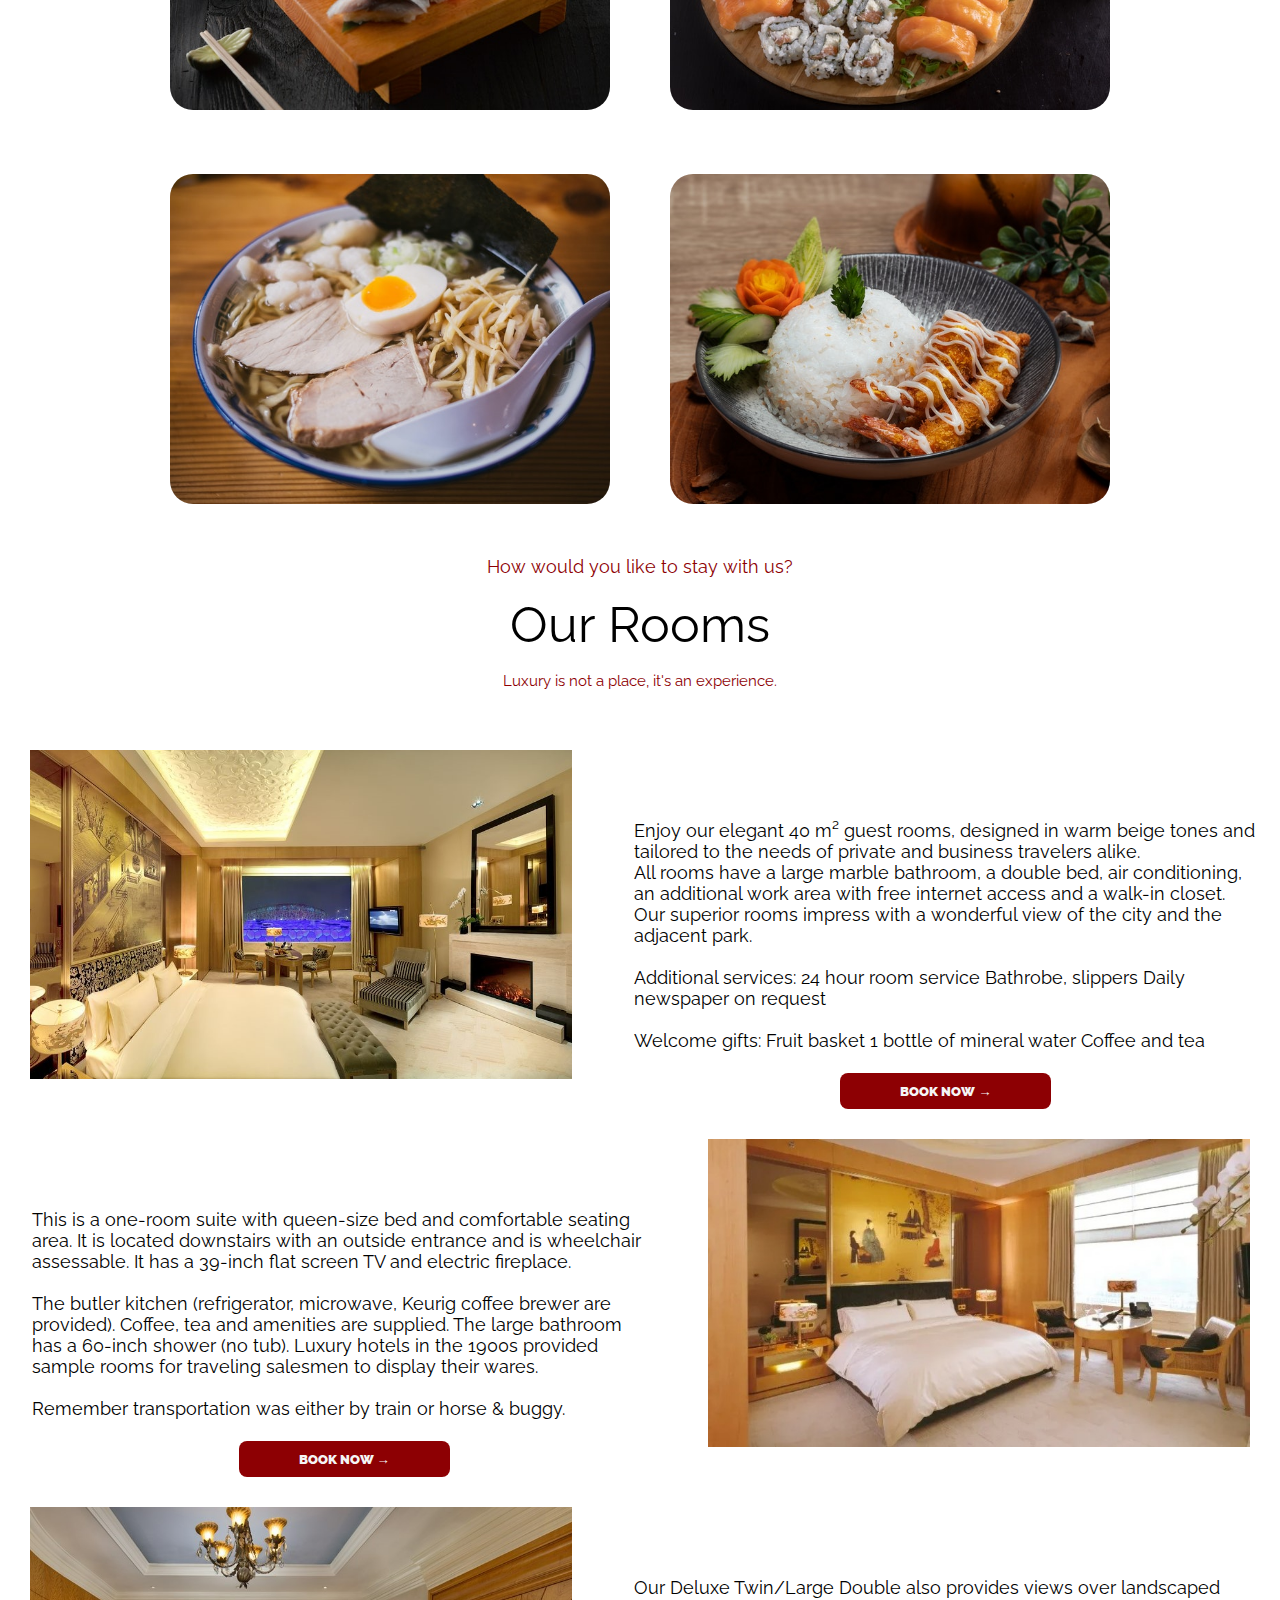
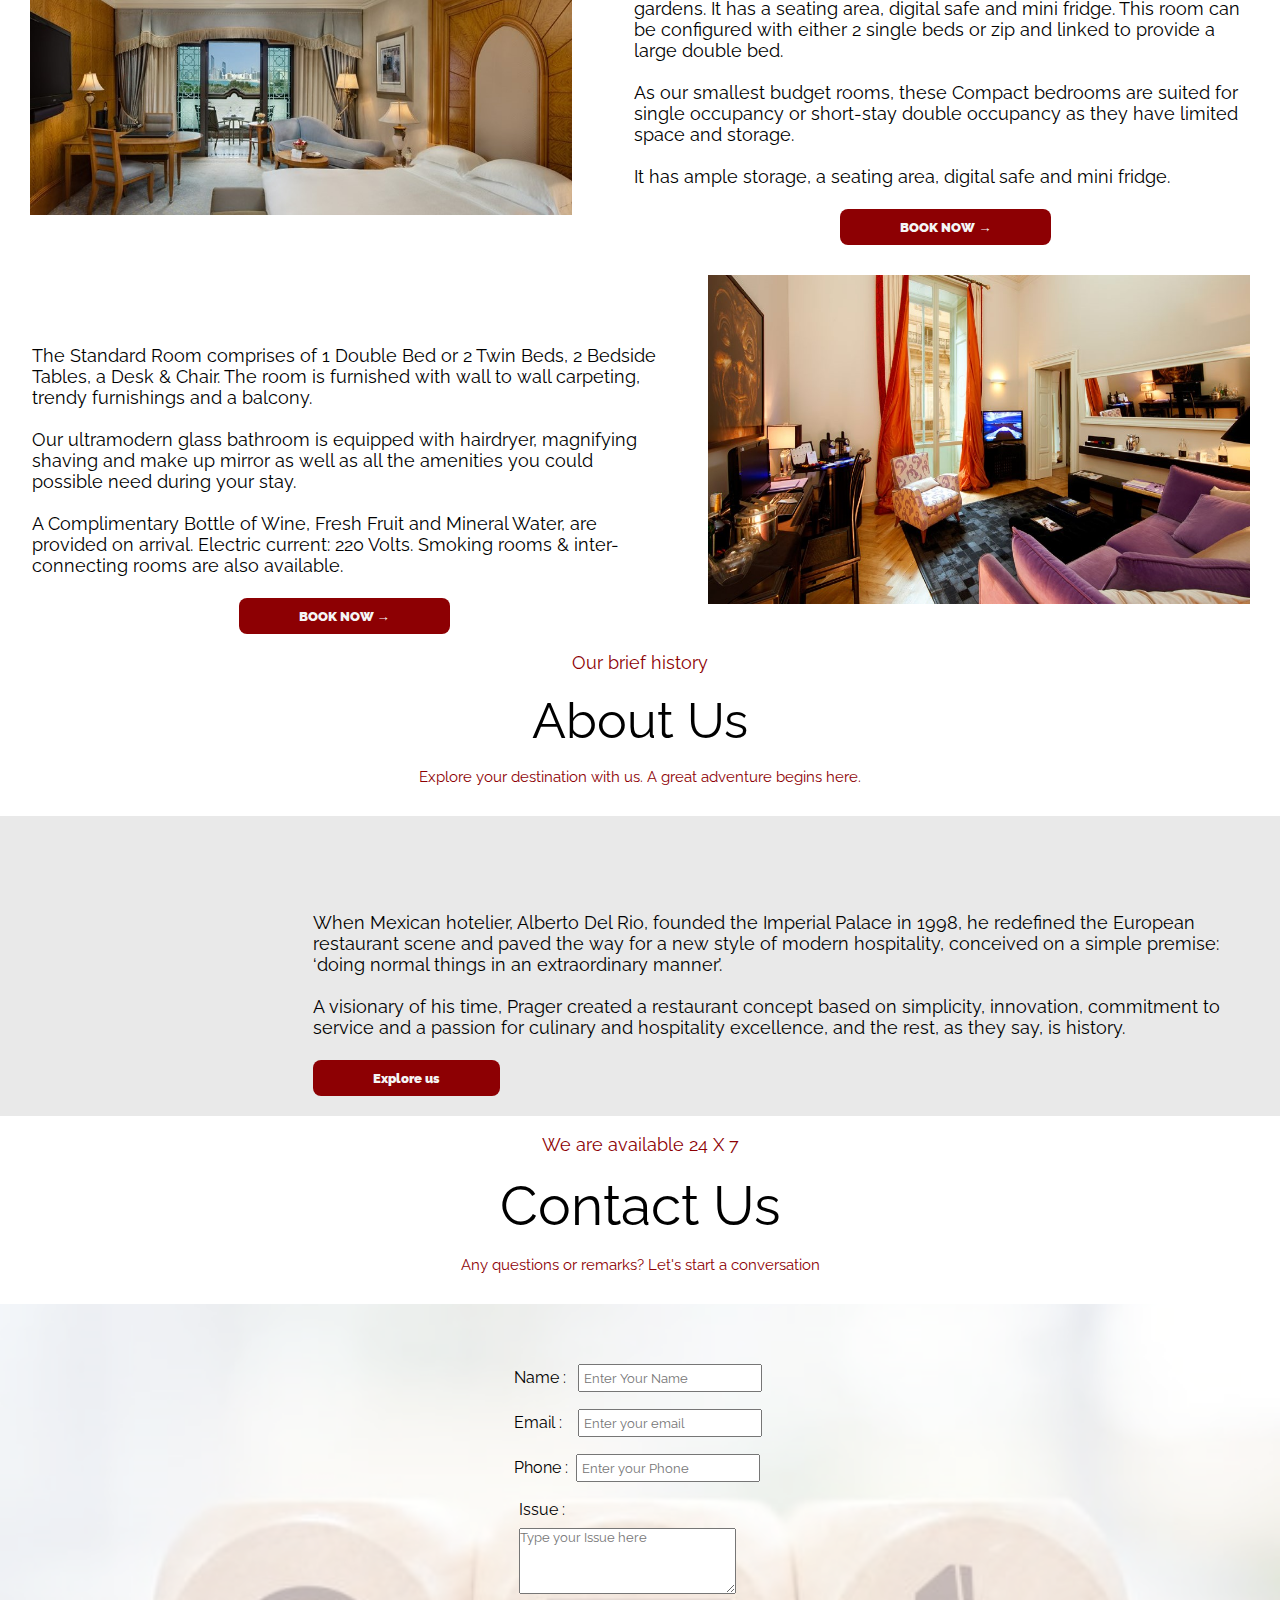
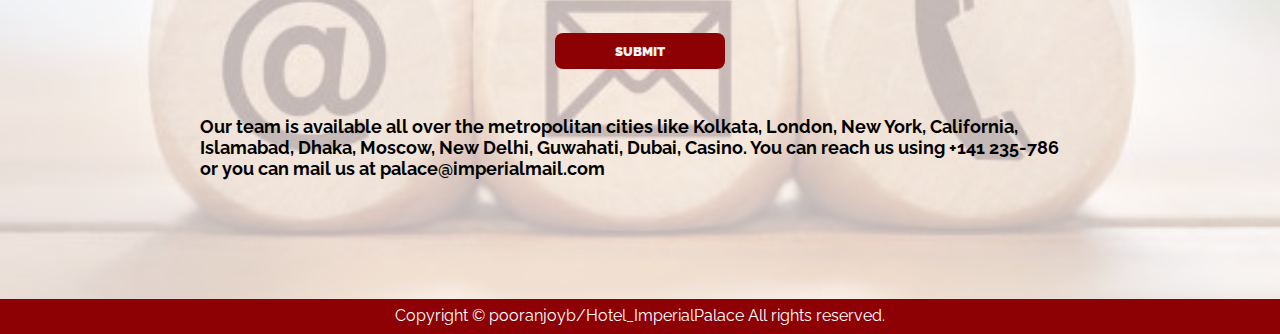
==== commit e79669c7: "Update index.html" ====
--- a/index.html
+++ b/index.html
@@ -228,12 +228,20 @@
     <div class="contdata" id="c3">
         <div id="form" >
             <form type="post" id="myform" action="#">
-                <div id="fname"><label for="name">Name :&nbsp; <input type="text" name="uname" id="name" placeholder="Enter Your Name" required></label></div>
-                <div id="fmail"><label for="email">Email :&nbsp;&nbsp; <input type="text" name="umail" id="email" placeholder="Enter your email" required></label></div>
-                <div id="fphone"><label for="phone">Phone : <input type="number" name="uphone" id="phone" placeholder="Enter your Phone" required></label></div>
-                <div id="fissue"><label for="issue">Issue : &nbsp;&nbsp;&nbsp;<textarea name="uissue" id="issue" placeholder="Type your Issue here"></textarea></label></div>
+                <div class="info-boxes" id="fname"><label for="name">Name :&nbsp; <input type="text" name="uname" id="name" placeholder="Enter Your Name" required></label></div>
+                <div class="info-boxes" id="fmail"><label for="email">Email :&nbsp;&nbsp; <input type="text" name="umail" id="email" placeholder="Enter your email" required></label></div>
+                <div class="info-boxes" id="fphone"><label for="phone">Phone : <input type="number" name="uphone" id="phone" placeholder="Enter your Phone" required></label></div>
+                <div id="fissue">
+                    <div>
+                        <label for="issue">Issue :&nbsp;
+                        </label>
+                    </div>
+                    <div>
+                        <textarea name="uissue" id="issue" placeholder="Type your Issue here" rows="4" cols="25"></textarea>
+                    </div>
+                </div>
                 <div id="submit" class="btn">
-                    <button id="btnSubmit" type="submit" value="submit">Submit 
+                    <button id="btnSubmit" type="submit" value="submit">SUBMIT 
                     </button>
                 </div>
             </form>
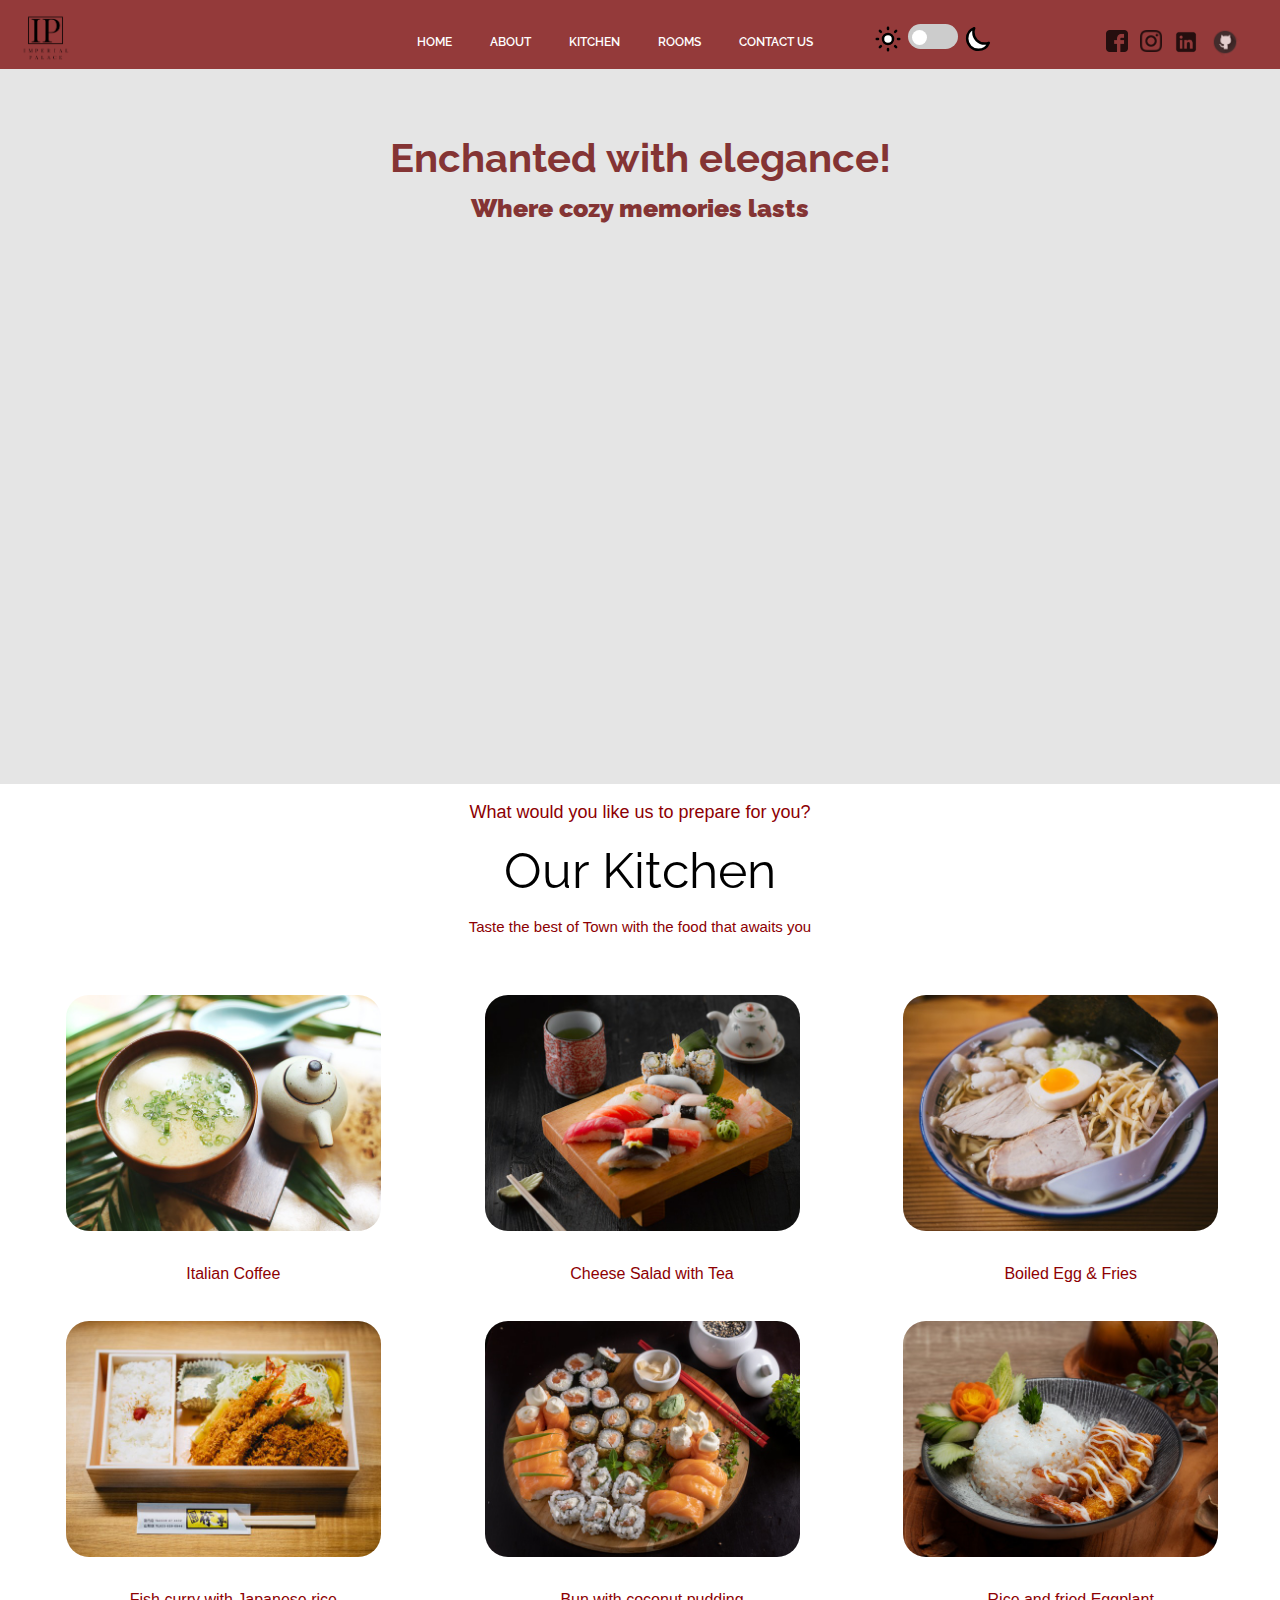
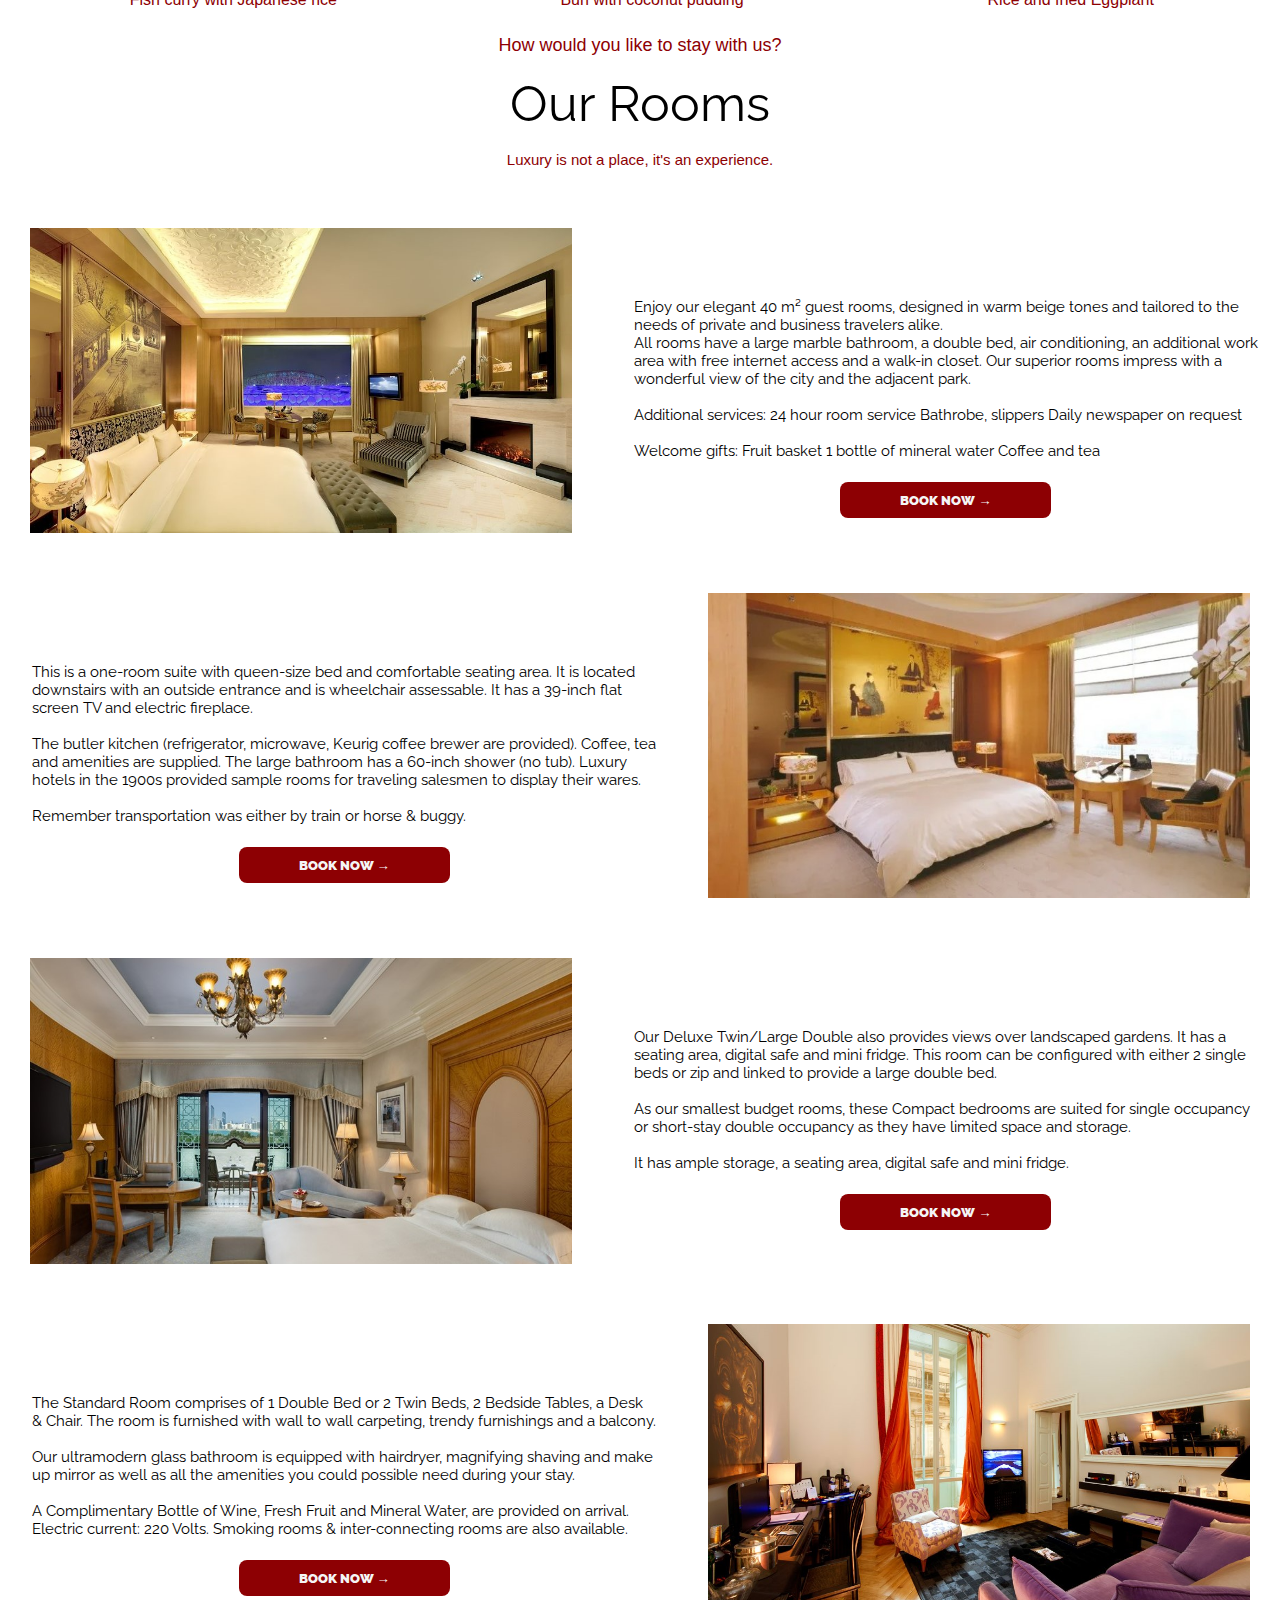
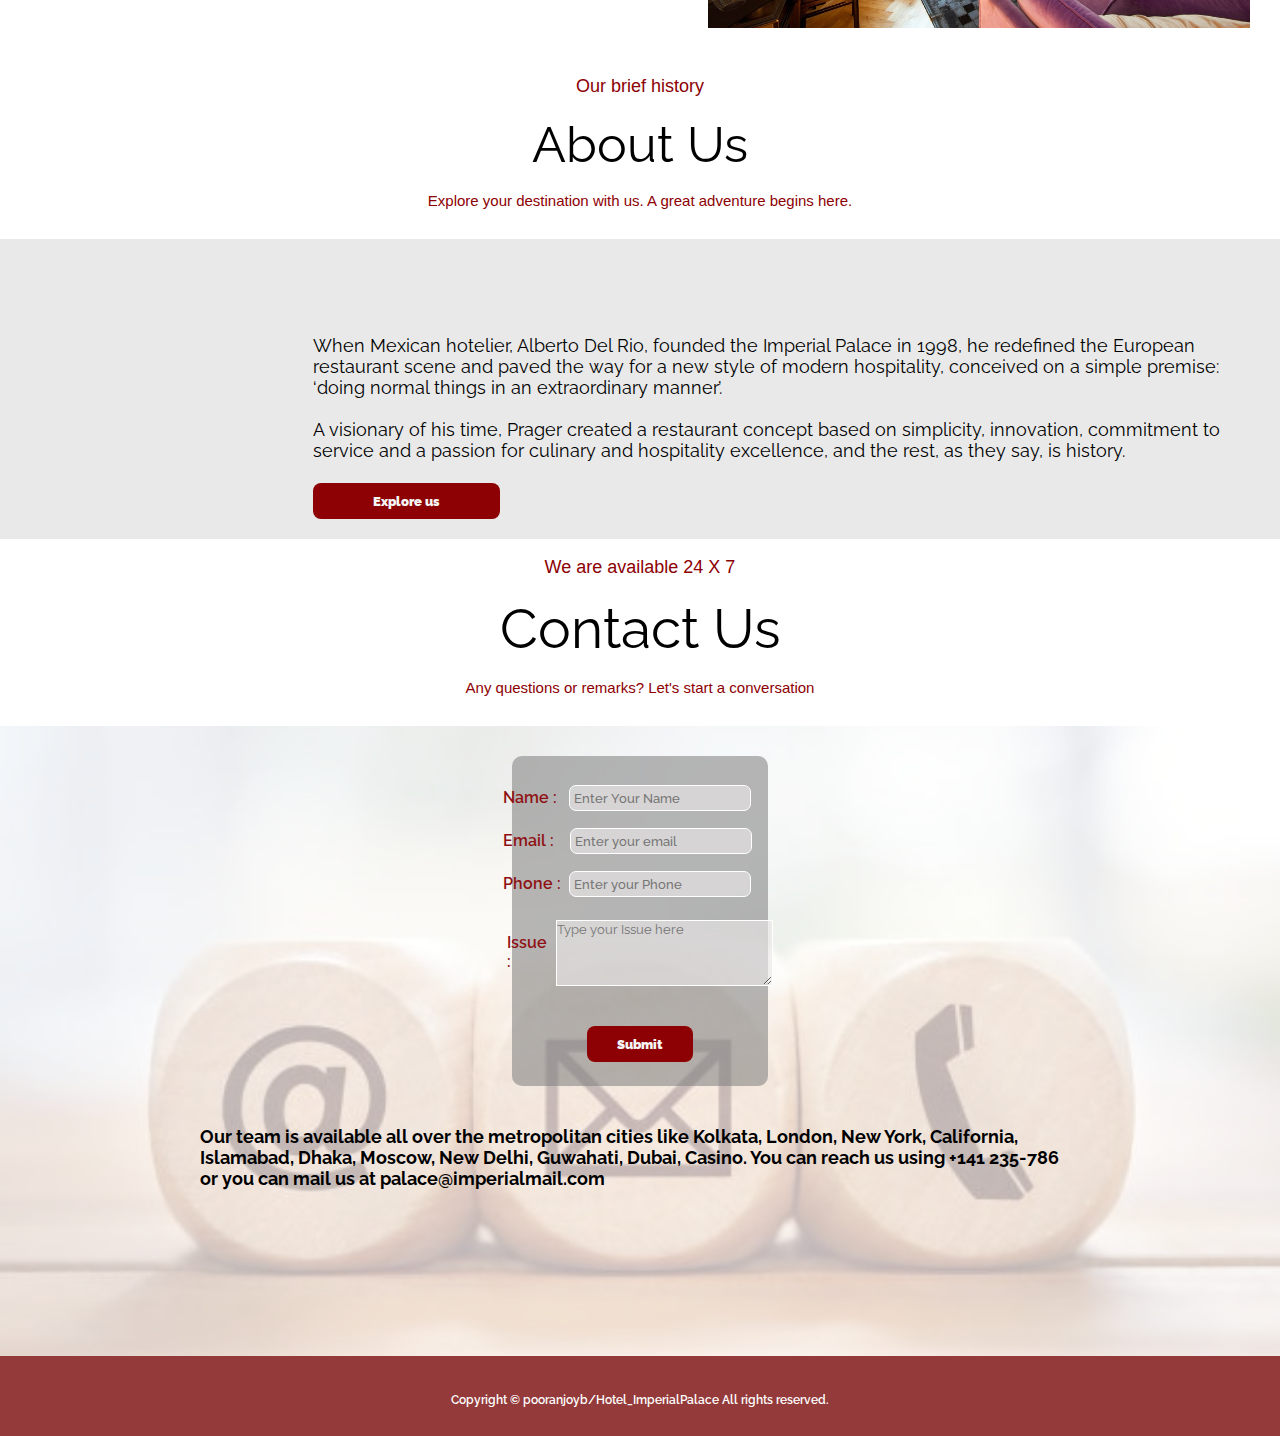
==== commit 3c17aeca: "toggle for dark mode and UI changes" ====
--- a/index.html
+++ b/index.html
@@ -15,7 +15,6 @@
 
 </head>
 
-
 <body>
     <!-- Navbar -->
     <div class="hamburger">
@@ -33,21 +32,45 @@
             </div>
             <ul id="navbarmain">
                 <li>
-                    <a href="index.html">Home</a>
-                </li>
-                <li>
-                    <a href="#about">About</a>
-                </li>
-                <li>
-                    <a href="#kitchen">Kitchen</a>
-                </li>
-                <li>
-                    <a href="#rooms">Rooms</a>
-                </li>
-                <li>
-                    <a href="#contact">Contact Us</a>
+                    <div><a href="index.html">HOME</a></div>
+                </li>
+                <li>
+                    <div><a href="#about">ABOUT</a></div>
+                </li>
+                <li>
+                    <div><a href="#kitchen">KITCHEN</a></div>
+                </li>
+                <li>
+                    <div><a href="#rooms">ROOMS</a></div>
+                </li>
+                <li>
+                    <div><a href="#contact">CONTACT US</a></div>
                 </li>
             </ul>
+
+            <div class="togglebtn">
+                <input type="checkbox" id="toggle" class="toggle-input">
+                <label for="toggle" class="slider round">
+                    <svg viewBox="0 0 24 24" fill="none" class="sun" xmlns="http://www.w3.org/2000/svg">
+                        <g id="SVGRepo_bgCarrier" stroke-width="0"></g>
+                        <g id="SVGRepo_tracerCarrier" stroke-linecap="round" stroke-linejoin="round"></g>
+                        <g id="SVGRepo_iconCarrier">
+                            <path
+                                d="M12 3V4M12 20V21M4 12H3M6.31412 6.31412L5.5 5.5M17.6859 6.31412L18.5 5.5M6.31412 17.69L5.5 18.5001M17.6859 17.69L18.5 18.5001M21 12H20M16 12C16 14.2091 14.2091 16 12 16C9.79086 16 8 14.2091 8 12C8 9.79086 9.79086 8 12 8C14.2091 8 16 9.79086 16 12Z"
+                                stroke="#000000" stroke-width="2" stroke-linecap="round" stroke-linejoin="round"></path>
+                        </g>
+                    </svg>
+                    <svg viewBox="0 0 24 24" fill="none" class="moon" xmlns="http://www.w3.org/2000/svg">
+                        <g id="SVGRepo_bgCarrier" stroke-width="0"></g>
+                        <g id="SVGRepo_tracerCarrier" stroke-linecap="round" stroke-linejoin="round"></g>
+                        <g id="SVGRepo_iconCarrier">
+                            <path
+                                d="M3.32031 11.6835C3.32031 16.6541 7.34975 20.6835 12.3203 20.6835C16.1075 20.6835 19.3483 18.3443 20.6768 15.032C19.6402 15.4486 18.5059 15.6834 17.3203 15.6834C12.3497 15.6834 8.32031 11.654 8.32031 6.68342C8.32031 5.50338 8.55165 4.36259 8.96453 3.32996C5.65605 4.66028 3.32031 7.89912 3.32031 11.6835Z"
+                                stroke="#000000" stroke-width="2" stroke-linecap="round" stroke-linejoin="round"></path>
+                        </g>
+                    </svg>
+                </label>
+            </div>
 
 
             <div class="social">
@@ -69,7 +92,8 @@
                         </a>
                     </li>
                     <li>
-                        <a href="https://www.linkedin.com/in/pooranjoy-bhattacharya-baa23721a?lipi=urn%3Ali%3Apage%3Ad_flagship3_profile_view_base_contact_details%3B6TjHse3sTvqtMyPLyupHBQ%3D%3D" target="_blank">
+                        <a href="https://www.linkedin.com/in/pooranjoy-bhattacharya-baa23721a?lipi=urn%3Ali%3Apage%3Ad_flagship3_profile_view_base_contact_details%3B6TjHse3sTvqtMyPLyupHBQ%3D%3D"
+                            target="_blank">
 
                             <img src="socials/lnkd.png" alt="" id="lnkd">
                         </a>
@@ -108,41 +132,45 @@
 
         <div class="foodbox">
             <div class="foodcolumn">
+
                 <div><img src="kitchen/food-3.jpg" alt="">
                     <div class="fooddesc">
-                        Italian Coffee: Rich, bold, and smooth, this classic Italian-style coffee delivers deep flavors and a strong aroma. Perfect for a quick pick-me-up or a moment of indulgence!
+                        Italian Coffee
                     </div>
                 </div>
                 <div><img src="kitchen/food-4.jpg" alt="">
-                    <div class="fooddesc">
-                        Fish Curry with Japanese Rice: Tender, flavorful fish cooked in a rich, spiced curry sauce, served over soft and fluffy Japanese rice.
+                    <div class="fooddesc">Fish curry with Japanese rice
                     </div>
                 </div>
             </div>
             <div class="foodcolumn">
                 <div><img src="kitchen/food-5.jpg" alt="">
                     <div class="fooddesc">
-                        Cheese Salad with Tea: A fresh and vibrant salad loaded with mixed greens, juicy tomatoes, and a variety of rich cheeses. Paired with a soothing cup of tea for a light, refreshing, and balanced meal.
+                        Cheese Salad with Tea
                     </div>
                 </div>
                 <div><img src="kitchen/food-6.jpg" alt="">
                     <div class="fooddesc">
-                        Bun with Coconut Pudding: Soft, fluffy bun served with a creamy, tropical coconut pudding. A delightful combination of smooth and sweet, perfect for a light treat or dessert!
+                        Bun with coconut pudding
                     </div>
                 </div>
             </div>
             <div class="foodcolumn">
                 <div><img src="kitchen/food-7.jpg" alt="">
                     <div class="fooddesc">
-                        Boiled Egg and Fries: A classic combo of perfectly boiled eggs with crispy golden fries. Simple, satisfying, and great for a quick snack or meal!
+                        Boiled Egg & Fries
                     </div>
                 </div>
                 <div><img src="kitchen/food-8.jpg" alt="">
                     <div class="fooddesc">
-                        Rice and Fried Eggplant: Steamed rice served with crispy, golden-fried eggplant slices, seasoned to perfection. A tasty blend of soft and crunchy textures, making for a comforting and flavorful dish!
-                    </div>
-                </div>
-            </div>
+                        Rice and fried Eggplant
+                    </div>
+                </div>
+            </div>
+
+
+
+
         </div>
     </div>
     <div class="rooms" id="rooms">
@@ -154,8 +182,12 @@
         </div>
         <div class="roomspic" id="r1"><img src="rooms/1.jpg" alt="">
             <div class="rdesc">
-                Enjoy our elegant 40 m² guest rooms, designed in warm beige tones and tailored to the needs of private and business travelers alike. <br> All rooms have a large marble bathroom, a double bed, air conditioning, an additional work area with
-                free internet access and a walk-in closet. Our superior rooms impress with a wonderful view of the city and the adjacent park. <br><br> Additional services: 24 hour room service Bathrobe, slippers Daily newspaper on request
+                Enjoy our elegant 40 m² guest rooms, designed in warm beige tones and tailored to the needs of private
+                and business travelers alike. <br> All rooms have a large marble bathroom, a double bed, air
+                conditioning, an additional work area with
+                free internet access and a walk-in closet. Our superior rooms impress with a wonderful view of the city
+                and the adjacent park. <br><br> Additional services: 24 hour room service Bathrobe, slippers Daily
+                newspaper on request
                 <br>
                 <br> Welcome gifts: Fruit basket 1 bottle of mineral water Coffee and tea
                 <div class="btn">
@@ -166,8 +198,12 @@
         </div>
         <div class="roomspic" id="r2"><img src="rooms/2.jpg" alt="">
             <div class="rdesc" id="rdesc1">
-                This is a one-room suite with queen-size bed and comfortable seating area. It is located downstairs with an outside entrance and is wheelchair assessable. It has a 39-inch flat screen TV and electric fireplace. <br><br> The butler kitchen
-                (refrigerator, microwave, Keurig coffee brewer are provided). Coffee, tea and amenities are supplied. The large bathroom has a 60-inch shower (no tub). Luxury hotels in the 1900s provided sample rooms for traveling salesmen to display
+                This is a one-room suite with queen-size bed and comfortable seating area. It is located downstairs with
+                an outside entrance and is wheelchair assessable. It has a 39-inch flat screen TV and electric
+                fireplace. <br><br> The butler kitchen
+                (refrigerator, microwave, Keurig coffee brewer are provided). Coffee, tea and amenities are supplied.
+                The large bathroom has a 60-inch shower (no tub). Luxury hotels in the 1900s provided sample rooms for
+                traveling salesmen to display
                 their wares. <br><br> Remember transportation was either by train or horse & buggy.
 
 
@@ -179,7 +215,11 @@
         </div>
         <div id="r3" class="roomspic"><img src="rooms/3.jpg" alt="">
             <div class="rdesc">
-                Our Deluxe Twin/Large Double also provides views over landscaped gardens. It has a seating area, digital safe and mini fridge. This room can be configured with either 2 single beds or zip and linked to provide a large double bed. <br><br>                As our smallest budget rooms, these Compact bedrooms are suited for single occupancy or short-stay double occupancy as they have limited space and storage. <br> <br> It has ample storage, a seating area, digital safe and mini fridge.
+                Our Deluxe Twin/Large Double also provides views over landscaped gardens. It has a seating area, digital
+                safe and mini fridge. This room can be configured with either 2 single beds or zip and linked to provide
+                a large double bed. <br><br> As our smallest budget rooms, these Compact bedrooms are suited for single
+                occupancy or short-stay double occupancy as they have limited space and storage. <br> <br> It has ample
+                storage, a seating area, digital safe and mini fridge.
                 <div class="btn">
                     <button>BOOK NOW &#8594</button>
                 </div>
@@ -188,8 +228,12 @@
         </div>
         <div class="roomspic" id="r4"><img src="rooms/4.jpg" alt="">
             <div class="rdesc">
-                The Standard Room comprises of 1 Double Bed or 2 Twin Beds, 2 Bedside Tables, a Desk & Chair. The room is furnished with wall to wall carpeting, trendy furnishings and a balcony. <br><br> Our ultramodern glass bathroom is equipped with
-                hairdryer, magnifying shaving and make up mirror as well as all the amenities you could possible need during your stay. <br><br> A Complimentary Bottle of Wine, Fresh Fruit and Mineral Water, are provided on arrival. Electric current:
+                The Standard Room comprises of 1 Double Bed or 2 Twin Beds, 2 Bedside Tables, a Desk & Chair. The room
+                is furnished with wall to wall carpeting, trendy furnishings and a balcony. <br><br> Our ultramodern
+                glass bathroom is equipped with
+                hairdryer, magnifying shaving and make up mirror as well as all the amenities you could possible need
+                during your stay. <br><br> A Complimentary Bottle of Wine, Fresh Fruit and Mineral Water, are provided
+                on arrival. Electric current:
                 220 Volts. Smoking rooms & inter-connecting rooms are also available.
                 <div class="btn">
                     <button>BOOK NOW &#8594</button>
@@ -208,10 +252,14 @@
         </div>
         <div class="aboutpic" id="r3"><img src="img/about.jpg" alt="">
             <div class="adesc">
-                When Mexican hotelier, Alberto Del Rio, founded the Imperial Palace in 1998, he redefined the European restaurant scene and paved the way for a new style of modern hospitality, conceived on a simple premise: ‘doing normal things in an extraordinary manner’.
-                <br><br> A visionary of his time, Prager created a restaurant concept based on simplicity, innovation, commitment to service and a passion for culinary and hospitality excellence, and the rest, as they say, is history.
-                <div class="btn">
-                    <a href="about.html" target="_blank"><button id="aboutbtn">Explore us</button></a>
+                When Mexican hotelier, Alberto Del Rio, founded the Imperial Palace in 1998, he redefined the European
+                restaurant scene and paved the way for a new style of modern hospitality, conceived on a simple premise:
+                ‘doing normal things in an extraordinary manner’.
+                <br><br> A visionary of his time, Prager created a restaurant concept based on simplicity, innovation,
+                commitment to service and a passion for culinary and hospitality excellence, and the rest, as they say,
+                is history.
+                <div class="btn">
+                    <a href="about.html"><button id="aboutbtn">Explore us</button></a>
                 </div>
             </div>
         </div>
@@ -226,7 +274,7 @@
         </div>
     </div>
     <div class="contdata" id="c3">
-        <div id="form" >
+        <div id="form">
             <form type="post" id="myform" action="#">
                 <div class="info-boxes" id="fname"><label for="name">Name :&nbsp; <input type="text" name="uname" id="name" placeholder="Enter Your Name" required></label></div>
                 <div class="info-boxes" id="fmail"><label for="email">Email :&nbsp;&nbsp; <input type="text" name="umail" id="email" placeholder="Enter your email" required></label></div>
@@ -241,13 +289,15 @@
                     </div>
                 </div>
                 <div id="submit" class="btn">
-                    <button id="btnSubmit" type="submit" value="submit">SUBMIT 
+                    <button id="btnSubmit" type="submit" value="submit">Submit 
                     </button>
                 </div>
             </form>
         </div>
         <div class="cdesc">
-            Our team is available all over the metropolitan cities like Kolkata, London, New York, California, Islamabad, Dhaka, Moscow, New Delhi, Guwahati, Dubai, Casino. You can reach us using +141 235-786 or you can mail us at palace@imperialmail.com
+            Our team is available all over the metropolitan cities like Kolkata, London, New York, California,
+            Islamabad, Dhaka, Moscow, New Delhi, Guwahati, Dubai, Casino. You can reach us using +141 235-786 or you can
+            mail us at palace@imperialmail.com
 
         </div>
 
--- a/styles/style.css
+++ b/styles/style.css
@@ -7,16 +7,111 @@
     transition: all 0.3s ease-out;
 }
 
+/* Navbar specific styles in dark mode */
+
+
 .btn {
     display: flex;
     align-items: center;
     justify-content: center;
 }
+
+#logo1 {
+    z-index: 1000;
+    /* Higher z-index to bring the logo above other elements */
+    position: relative;
+    /* Adjust positioning if necessary */
+    display: block;
+    /* Ensure it's not accidentally hidden */
+    visibility: visible;
+    /* Ensure visibility is set */
+}
+
 
 .btn button {
     border: none;
     border-radius: 8px;
     font-weight: 900;
+}/* The switch - the box around the slider */
+
+
+.togglebtn {
+    position: relative;
+    display: inline-block;
+    left: 5%;
+    width: 50px;
+    height: 25px;
+    margin-bottom: 10px;
+}
+
+/* Hide default HTML checkbox */
+.togglebtn input {
+    opacity: 0;
+    width: 0;
+    height: 0;
+}
+
+/* The slider */
+.slider {
+    position: absolute;
+    cursor: pointer;
+    top: 0;
+    left: 0;
+    right: 0;
+    bottom: 0;
+    background-color: #ccc;
+    -webkit-transition: .4s;
+    transition: .4s;
+    border-radius: 0%;
+}
+
+.slider:before {
+    position: absolute;
+    content: "";
+    height: 15px;
+    width: 15px;
+    left: 4px;
+    bottom: 4px;
+    background-color: white;
+    -webkit-transition: .2s;
+    transition: .2s;
+}
+
+/* Rounded sliders */
+.slider.round {
+    border-radius: 34px;
+}
+
+.slider.round:before {
+    border-radius: 50%;
+}
+
+/* Move the slider when checked */
+.togglebtn input:checked+.slider {
+    background-color: black;
+}
+
+.togglebtn input:checked+.slider:before {
+    transform: translateX(30px);
+    /* Moves the slider knob to the right */
+}
+
+label svg {
+    position: absolute;
+    width: 30px;
+    z-index: 100;
+}
+
+label svg.sun {
+    left: -35px;
+    fill: #fff;
+    transition: 0.2s;
+}
+
+label svg.moon {
+    left: 55px;
+    fill: #fff;
+    transition: 0.2s;
 }
 
 button {
@@ -25,6 +120,7 @@
     color: whitesmoke;
     margin-top: 22px;
     cursor: pointer;
+    border: 1px solid rgb(224, 216, 216);
 }
 
 button:hover {
@@ -55,9 +151,10 @@
 #logo1 {
     display: flex;
     position: absolute;
-    height: 100px;
+    height: 50px;
     left: 1.25rem;
-    padding-top: 20px;
+    padding-top: 0px;
+    margin-bottom: 10px;
 }
 
 .navbar {
@@ -67,6 +164,7 @@
     align-items: center;
     width: 100%;
     justify-content: center;
+    background-color: #943a3a;
 }
 
 .navbar ul {
@@ -75,19 +173,33 @@
     padding: 12px;
 }
 
+.navbar #navbarmain li div {
+    display: flex;
+    align-items: center;
+    height: 30px;
+    border-radius: 5px;
+}
+
 .navbar #navbarmain li a {
-    font-size: 17px;
+    font-size: 12px;
     color: white;
     text-decoration: none;
     padding-left: 19px;
     padding-right: 19px;
-}
-
-.navbar #navbarmain li a:hover {
-    color: #8d0003;
-    font-size: 17px;
-    background-color: whitesmoke;
-    border-radius: 15px;
+    font-weight: 600;
+}
+
+/* .navbar #navbarmain li a:hover {
+    color: whitesmoke;
+    /* font-size: 17px; */
+    /* background-color: #712d2d; */
+    /* border-radius: 8px; */
+    /* border: 1px solid whitesmoke; */
+/* } */ 
+
+.navbar #navbarmain li div:hover {
+    background-color: #712d2d;
+    border: 1px solid whitesmoke;
 }
 
 .social {
@@ -157,6 +269,7 @@
 
 
 /* Kitchen */
+
 .kitchen #intro {
     text-align: center;
     font-size: 50px;
@@ -165,6 +278,7 @@
 
 .kitchen #sum1,
 #sum2 {
+    font-family:'Trebuchet MS', 'Lucida Sans Unicode', 'Lucida Grande', 'Lucida Sans', Arial, sans-serif;
     text-align: center;
     font-size: 18px;
     color: #8d0003;
@@ -179,49 +293,42 @@
 .foodbox {
     display: flex;
     margin: 12px;
-    flex-direction: column;
-    justify-content: center;
+    flex-direction: row;
+    align-items: center;
+    justify-content: center;
+}
+
+.foodcolumn .fooddesc {
+    color: #8d0003;
+    display: flex;
+    justify-content: center;
+    padding-bottom: 8px;
+    font-family:'Trebuchet MS', 'Lucida Sans Unicode', 'Lucida Grande', 'Lucida Sans', Arial, sans-serif;
 }
 
 .foodcolumn div:hover {
     background-color: rgba(240, 240, 240, 0.945);
     /* border: 2px solid red; */
-    position: relative;
     border-radius: 34px;
-}
-
-.foodcolumn {
-    display: flex;
-    justify-content: center;
-}
-
-.foodcolumn div:hover~.filter {
-    opacity: 0.75;
 }
 
 .foodbox div {
     flex-wrap: wrap;
-    text-align: center;
 }
 
 .foodbox img {
-    width: 500px;
+    width: 95%;
     padding: 30px;
     border-radius: 53px;
 }
-.fooddesc {
-    display: none;
-    width:420px;
-    padding: 10px;
-    margin-top:-10px;
-    border-radius: 53px;
-    margin-left: 40px;
-    margin-right: 40px;
-}
-
-.fooddesc.show {
-    display:block;
-}
+
+.foodbox .foodcolumn {
+    box-sizing: border-box;
+    margin-left: 24px;
+    justify-content: center;
+    align-items: center;
+}
+
 
 /* Rooms */
 
@@ -237,6 +344,7 @@
     font-size: 18px;
     margin: 18px;
     color: #8d0003;
+    font-family:'Trebuchet MS', 'Lucida Sans Unicode', 'Lucida Grande', 'Lucida Sans', Arial, sans-serif;
 }
 
 .rooms #rsum2 {
@@ -262,7 +370,7 @@
     padding-top: 100px;
     padding-left: 32px;
     padding-right: 22px;
-    font-size: 18px;
+    font-size: 15px;
 }
 
 #r1,
@@ -303,6 +411,7 @@
     font-size: 18px;
     color: #8d0003;
     margin: 18px;
+    font-family:'Trebuchet MS', 'Lucida Sans Unicode', 'Lucida Grande', 'Lucida Sans', Arial, sans-serif;
 }
 
 .about #asum2 {
@@ -361,6 +470,7 @@
     font-size: 18px;
     margin: 18px;
     color: #8d0003;
+    font-family:'Trebuchet MS', 'Lucida Sans Unicode', 'Lucida Grande', 'Lucida Sans', Arial, sans-serif;
 }
 
 .contact #csum2 {
@@ -369,17 +479,23 @@
 }
 
 .contdata {
-    /* border: 2px solid red; */
     display: flex;
     flex-direction: column;
+    height: 70vh;
 }
 
 .contdata #form {
     display: flex;
     align-items: center;
     justify-content: center;
-    margin: 22px;
-    margin-top: 52px;
+    width: 20%;
+    margin: 30px auto;
+    background-color: rgba(128, 128, 128, 0.564);
+    border-radius: 10px;
+    padding: 20px;
+    font-weight: 600;
+    color: #8f1114;
+    font-family: 'Segoe UI', Tahoma, Geneva, Verdana, sans-serif;
 }
 
 form input {
@@ -389,8 +505,7 @@
 
 .cdesc {
     flex-direction: column;
-    padding: 20px;
-    margin-bottom: 100px;
+    padding: 10px;
     font-size: 18px;
     font-weight: bold;
     padding-left: 200px;
@@ -406,15 +521,40 @@
     padding: 4.5px;
 }
 
+.info-boxes input{
+    background-color: rgba(235, 231, 231, 0.63);
+    border: 1px solid white;
+    color: black;
+    border-radius: 7px;
+    font-weight: 500;
+}
+
+#form textarea{
+    margin-top: 6px;
+    background-color: rgba(235, 231, 231, 0.63);
+    border: 1px solid white;
+}
+
+#fissue {
+    display: flex;
+    justify-content: center;
+    align-items: center;
+}
+
+#btnSubmit {
+    padding: 10px 30px;
+}
 
 /* Footer  */
 
 footer {
-    background-color: #8d0003;
+    font-size: 12px;
+    font-weight: 600;
+    background-color: #943a3a;
     color: white;
     display: flex;
-    text-align: center;
-    justify-content: center;
-    height: 35px;
+    align-items: center;
+    justify-content: center;
+    height: 80px;
     padding-top: 7px;
 }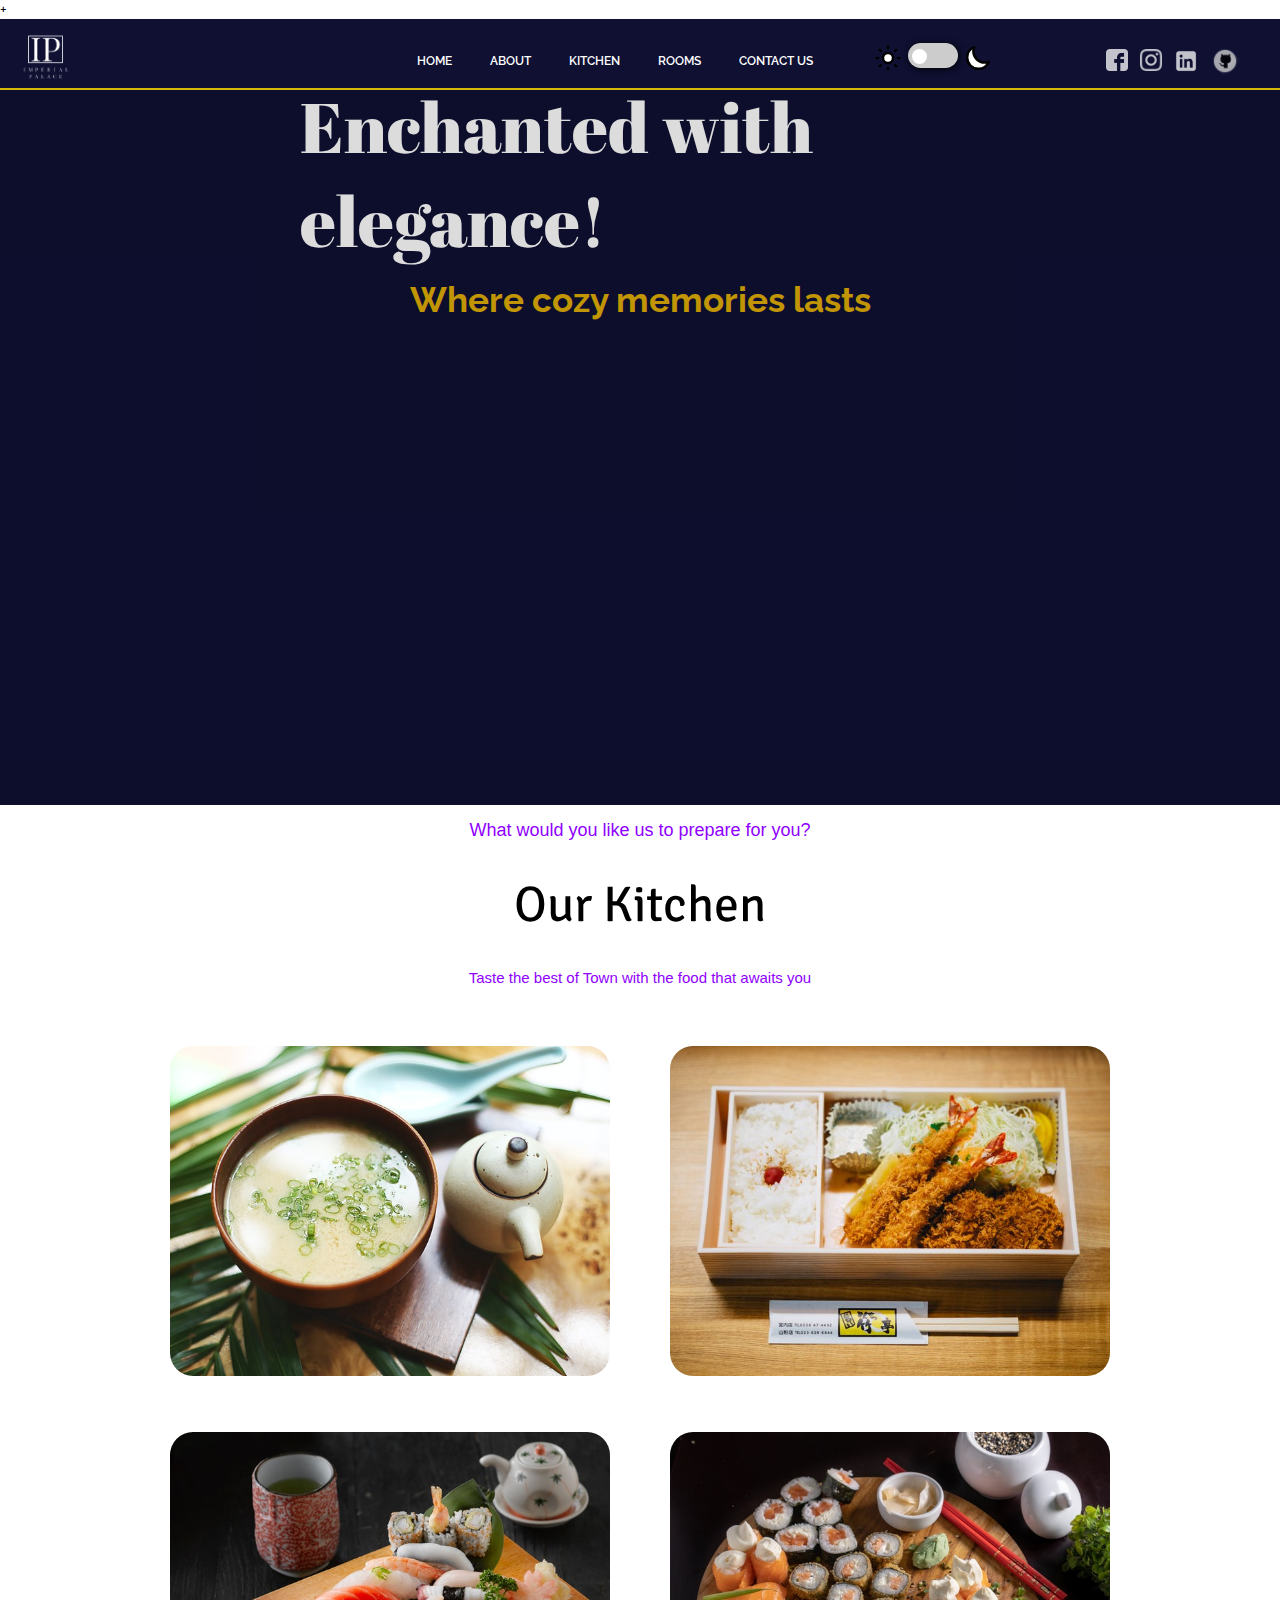
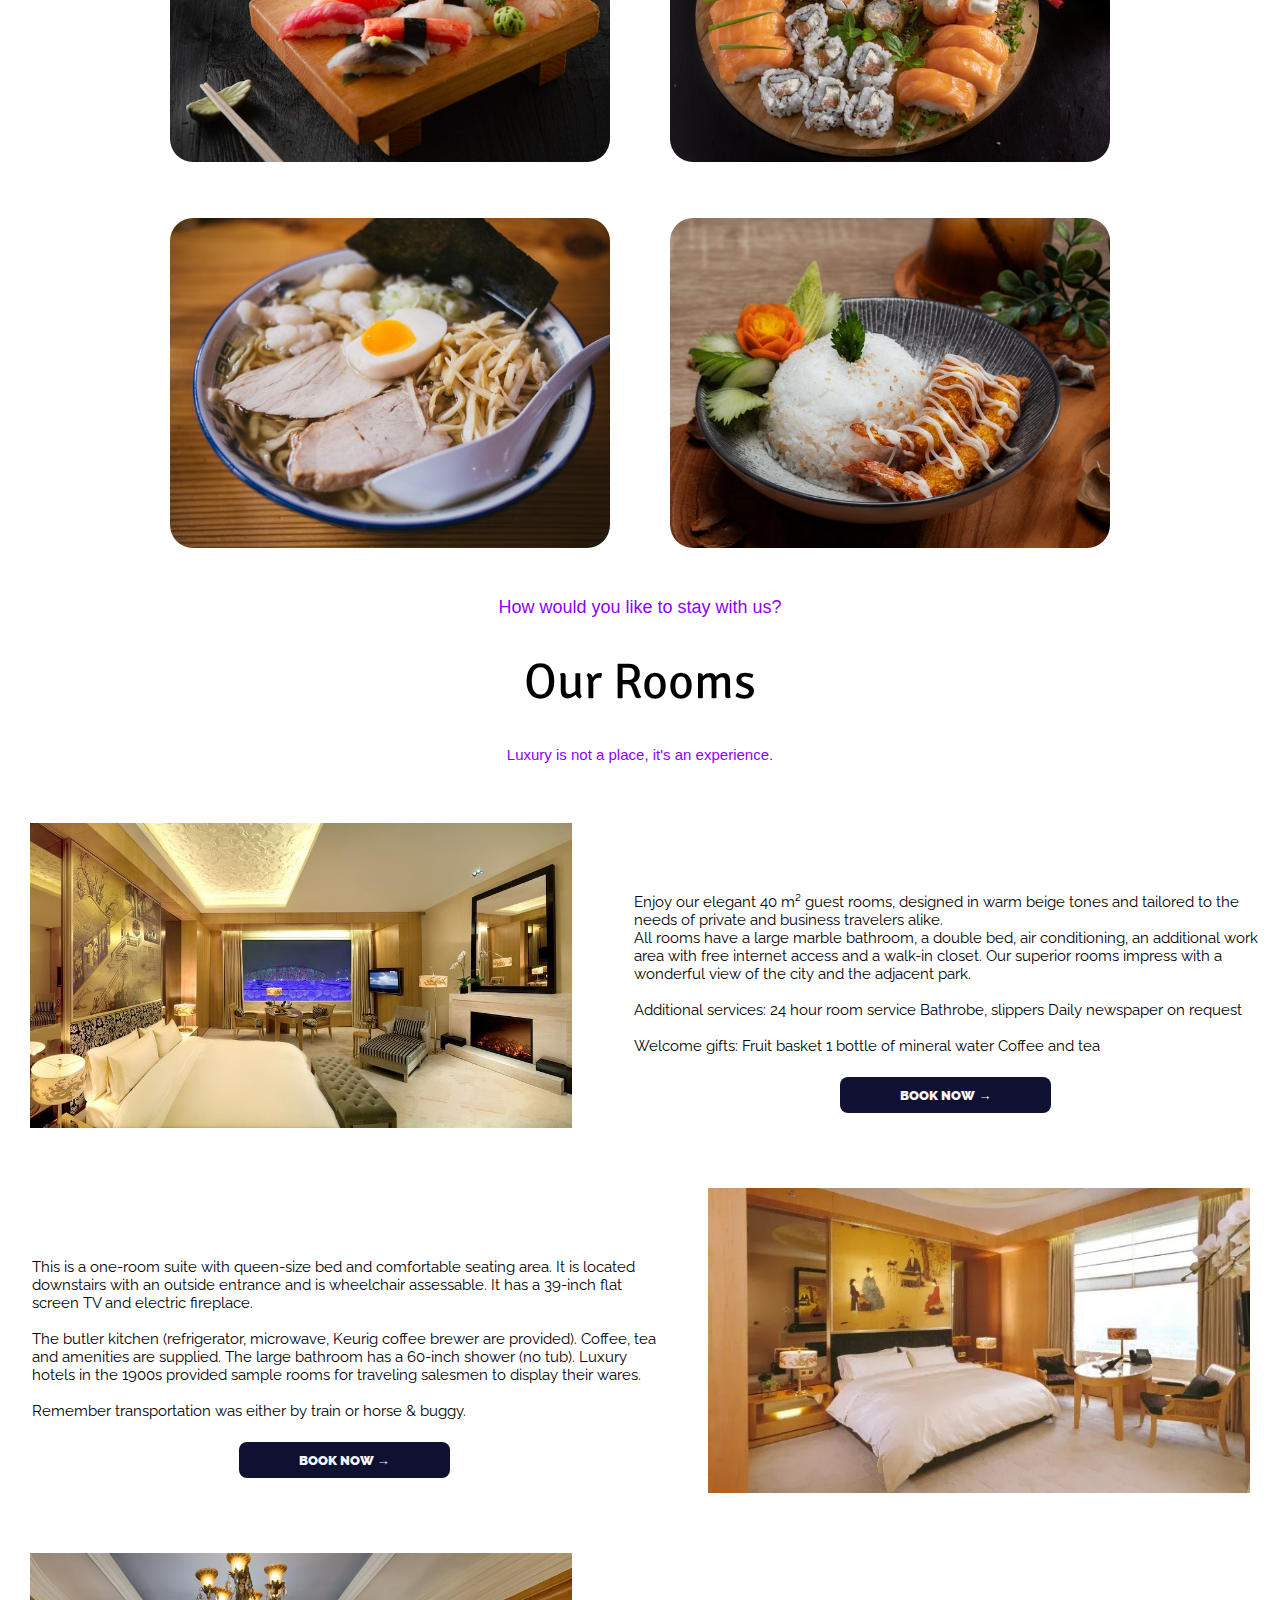
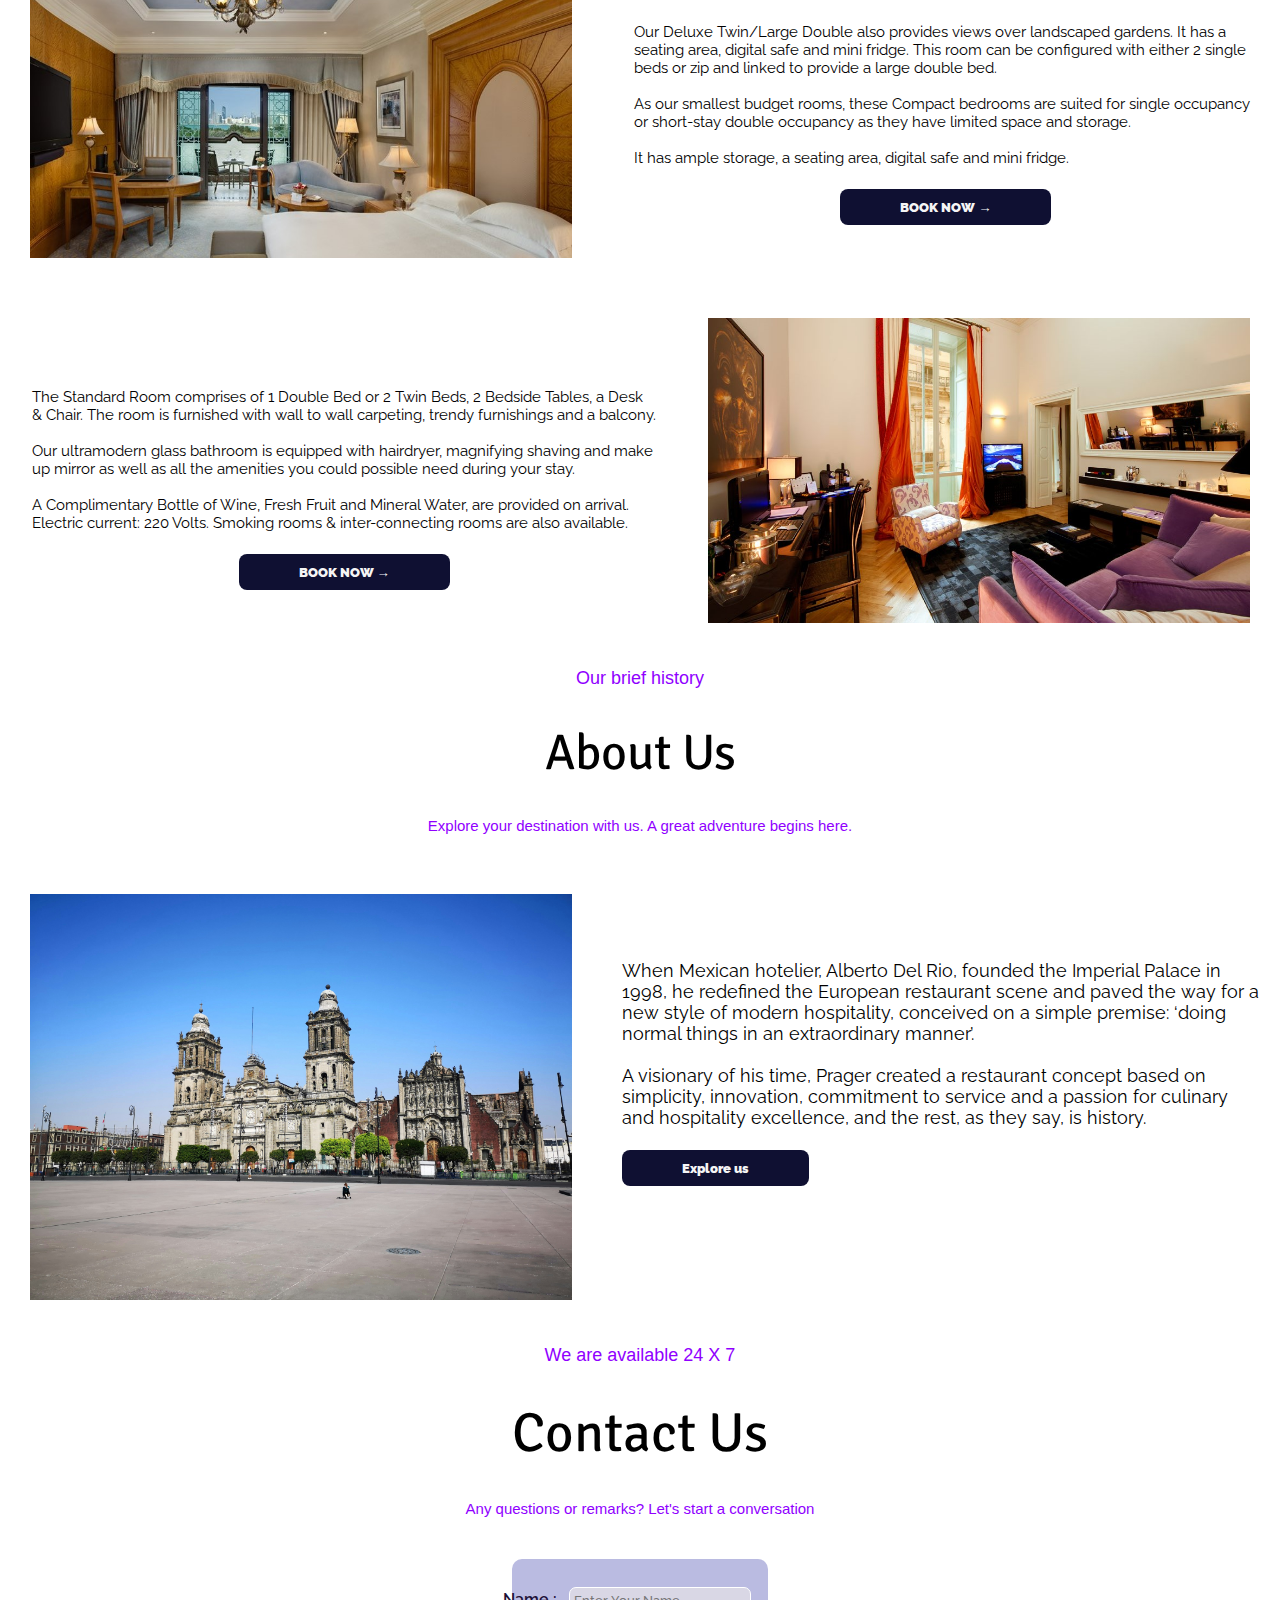
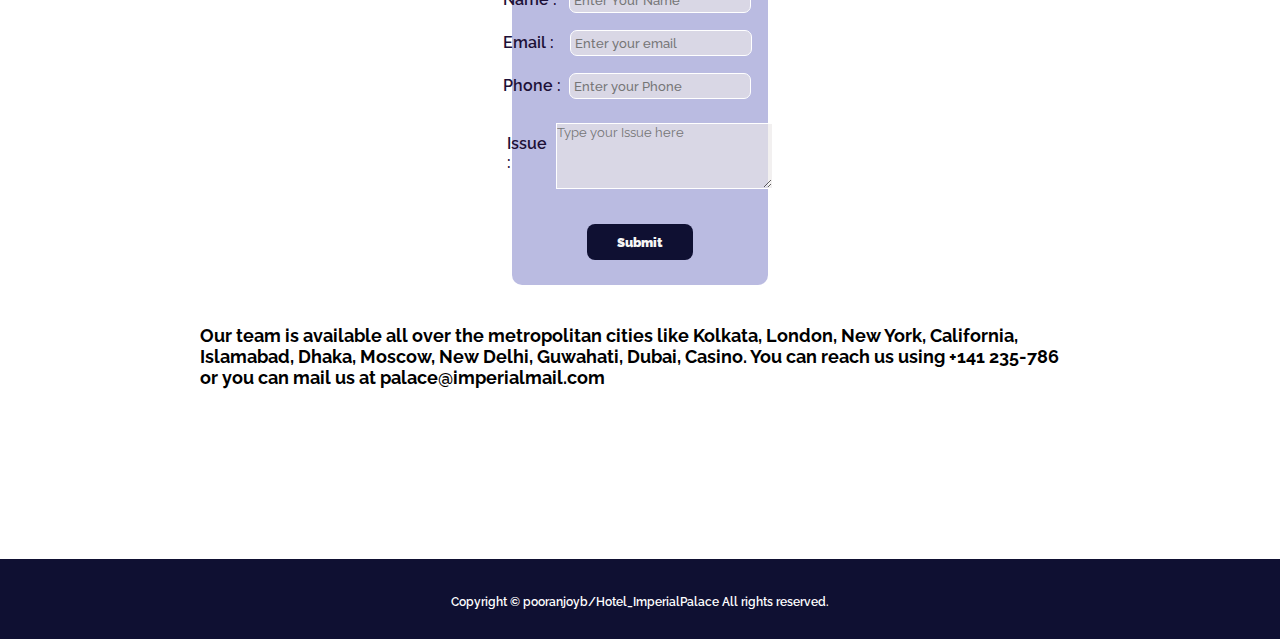
==== commit 887e794d: "ui changes" ====
--- a/index.html
+++ b/index.html
@@ -1,4 +1,4 @@
-<!DOCTYPE html>
++<!DOCTYPE html>
 <html lang="en">
 
 <head>
@@ -12,6 +12,13 @@
     <link rel="stylesheet" media="screen and (max-width: 850px)" href="styles/handset_index.css">
     <link rel="stylesheet" media="screen and (max-width: 650px)" href="styles/hamburger-menu.css">
     <link rel="stylesheet" href="style.css">
+    <style>
+        @import url('https://fonts.googleapis.com/css2?family=Poppins:ital,wght@0,100;0,200;0,300;0,400;0,500;0,600;0,700;0,800;0,900;1,100;1,200;1,300;1,400;1,500;1,600;1,700;1,800;1,900&family=Roboto:ital,wght@0,100;0,300;0,400;0,500;0,700;0,900;1,100;1,300;1,400;1,500;1,700;1,900&family=Signika+Negative:wght@300..700&display=swap');
+    </style>
+    <style>
+        @import url('https://fonts.googleapis.com/css2?family=Abril+Fatface&family=Poppins:ital,wght@0,100;0,200;0,300;0,400;0,500;0,600;0,700;0,800;0,900;1,100;1,200;1,300;1,400;1,500;1,600;1,700;1,800;1,900&family=Roboto:ital,wght@0,100;0,300;0,400;0,500;0,700;0,900;1,100;1,300;1,400;1,500;1,700;1,900&family=Signika+Negative:wght@300..700&display=swap');
+    </style>
+        
 
 </head>
 
@@ -122,61 +129,57 @@
 
     </div>
     <!-- Kitchen -->
-    <div class="kitchen" id="kitchen">
-        <div id="sum1">What would you like us to prepare for you?</div>
+    <div class="kitchen darkeffect" id="kitchen">
+        <div id="sum1" class="subdarkeffect">What would you like us to prepare for you?</div>
         <div id="intro">Our Kitchen</div>
-        <div id="sum2">
+        <div id="sum2" class="subdarkeffect">
 
             Taste the best of Town with the food that awaits you
         </div>
 
         <div class="foodbox">
             <div class="foodcolumn">
-
                 <div><img src="kitchen/food-3.jpg" alt="">
                     <div class="fooddesc">
-                        Italian Coffee
+                        Italian Coffee: Rich, bold, and smooth, this classic Italian-style coffee delivers deep flavors and a strong aroma. Perfect for a quick pick-me-up or a moment of indulgence!
                     </div>
                 </div>
                 <div><img src="kitchen/food-4.jpg" alt="">
-                    <div class="fooddesc">Fish curry with Japanese rice
+                    <div class="fooddesc">
+                        Fish Curry with Japanese Rice: Tender, flavorful fish cooked in a rich, spiced curry sauce, served over soft and fluffy Japanese rice.
                     </div>
                 </div>
             </div>
             <div class="foodcolumn">
                 <div><img src="kitchen/food-5.jpg" alt="">
                     <div class="fooddesc">
-                        Cheese Salad with Tea
+                        Cheese Salad with Tea: A fresh and vibrant salad loaded with mixed greens, juicy tomatoes, and a variety of rich cheeses. Paired with a soothing cup of tea for a light, refreshing, and balanced meal.
                     </div>
                 </div>
                 <div><img src="kitchen/food-6.jpg" alt="">
                     <div class="fooddesc">
-                        Bun with coconut pudding
+                        Bun with Coconut Pudding: Soft, fluffy bun served with a creamy, tropical coconut pudding. A delightful combination of smooth and sweet, perfect for a light treat or dessert!
                     </div>
                 </div>
             </div>
             <div class="foodcolumn">
                 <div><img src="kitchen/food-7.jpg" alt="">
                     <div class="fooddesc">
-                        Boiled Egg & Fries
+                        Boiled Egg and Fries: A classic combo of perfectly boiled eggs with crispy golden fries. Simple, satisfying, and great for a quick snack or meal!
                     </div>
                 </div>
                 <div><img src="kitchen/food-8.jpg" alt="">
                     <div class="fooddesc">
-                        Rice and fried Eggplant
-                    </div>
-                </div>
-            </div>
-
-
-
-
-        </div>
-    </div>
-    <div class="rooms" id="rooms">
-        <div id="rsum1">How would you like to stay with us?</div>
+                        Rice and Fried Eggplant: Steamed rice served with crispy, golden-fried eggplant slices, seasoned to perfection. A tasty blend of soft and crunchy textures, making for a comforting and flavorful dish!
+                    </div>
+                </div>
+            </div>
+        </div>
+    </div>
+    <div class="rooms darkeffect" id="rooms">
+        <div id="rsum1" class="subdarkeffect">How would you like to stay with us?</div>
         <div id="rintro">Our Rooms</div>
-        <div id="rsum2">
+        <div id="rsum2" class="subdarkeffect">
 
             Luxury is not a place, it's an experience.
         </div>
@@ -243,14 +246,14 @@
         </div>
     </div>
     <!-- About  -->
-    <div class="about" id="about">
-        <div id="asum1">Our brief history</div>
+    <div class="about darkeffect" id="about">
+        <div id="asum1" class="subdarkeffect">Our brief history</div>
         <div id="aintro">About Us</div>
-        <div id="asum2">
+        <div id="asum2" class="subdarkeffect">
 
             Explore your destination with us. A great adventure begins here.
         </div>
-        <div class="aboutpic" id="r3"><img src="img/about.jpg" alt="">
+        <div class="aboutpic" id="r3"><img src="socials/about-img.jpg" alt="">
             <div class="adesc">
                 When Mexican hotelier, Alberto Del Rio, founded the Imperial Palace in 1998, he redefined the European
                 restaurant scene and paved the way for a new style of modern hospitality, conceived on a simple premise:
@@ -266,9 +269,9 @@
     </div>
     <!-- Contact Us  -->
     <div class="contact" id="contact">
-        <div id="csum1">We are available 24 X 7</div>
-        <div id="cintro">Contact Us</div>
-        <div id="csum2">
+        <div id="csum1" class="subdarkeffect">We are available 24 X 7</div>
+        <div id="cintro" class="darkeffect">Contact Us</div>
+        <div id="csum2" class="subdarkeffect">
 
             Any questions or remarks? Let's start a conversation
         </div>
@@ -280,7 +283,7 @@
                 <div class="info-boxes" id="fmail"><label for="email">Email :&nbsp;&nbsp; <input type="text" name="umail" id="email" placeholder="Enter your email" required></label></div>
                 <div class="info-boxes" id="fphone"><label for="phone">Phone : <input type="number" name="uphone" id="phone" placeholder="Enter your Phone" required></label></div>
                 <div id="fissue">
-                    <div>
+                    <div class="darkchange">
                         <label for="issue">Issue :&nbsp;
                         </label>
                     </div>
@@ -309,4 +312,4 @@
     <script src="app.js"></script>
 </body>
 
-</html>+</html>
--- a/styles/style.css
+++ b/styles/style.css
@@ -5,6 +5,10 @@
     padding: 0px;
     scroll-behavior: smooth;
     transition: all 0.3s ease-out;
+}
+
+:root{
+    --text-color : #9000ff;
 }
 
 /* Navbar specific styles in dark mode */
@@ -63,6 +67,7 @@
     -webkit-transition: .4s;
     transition: .4s;
     border-radius: 0%;
+    box-shadow: 1px 1px 7px black;
 }
 
 .slider:before {
@@ -88,7 +93,7 @@
 
 /* Move the slider when checked */
 .togglebtn input:checked+.slider {
-    background-color: black;
+    background-color: #0f1032;
 }
 
 .togglebtn input:checked+.slider:before {
@@ -116,7 +121,7 @@
 
 button {
     padding: 10px 60px;
-    background-color: #8d0003;
+    background-color: #0f1032;
     color: whitesmoke;
     margin-top: 22px;
     cursor: pointer;
@@ -125,16 +130,17 @@
 
 button:hover {
     background-color: whitesmoke;
-    color: #8d0003;
+    color: rgb(29, 16, 55);
     font-weight: bold;
-    border: 1px solid #8d0003;
+    border: 1px solid rgb(29, 16, 55);
     box-shadow: 8px 10px 10px 0 rgba(0, 0, 0, 0.24);
 }
 
 .frontpage {
     position: relative;
-    background: url(../img/hotel.jpg) no-repeat;
+    background: url("room2.png");
     background-size: cover;
+    background-color: #0f1032;
 }
 
 .frontpage::before {
@@ -155,6 +161,7 @@
     left: 1.25rem;
     padding-top: 0px;
     margin-bottom: 10px;
+    filter: invert();
 }
 
 .navbar {
@@ -164,7 +171,8 @@
     align-items: center;
     width: 100%;
     justify-content: center;
-    background-color: #943a3a;
+    background-color: #0f1032;
+    border-bottom: 2px solid rgb(216, 185, 10);
 }
 
 .navbar ul {
@@ -198,7 +206,7 @@
 /* } */ 
 
 .navbar #navbarmain li div:hover {
-    background-color: #712d2d;
+    background-color: #242777;
     border: 1px solid whitesmoke;
 }
 
@@ -236,9 +244,13 @@
     opacity: 0.75;
 }
 
-a img:hover {
+a img {
+    filter: invert();
+}
+
+a img:hover{
     cursor: pointer;
-    filter: invert();
+    filter: saturate();
 }
 
 
@@ -248,32 +260,40 @@
     display: flex;
     flex-direction: column;
     height: 715px;
-    font-size: 40px;
+    font-size: 70px;
     padding-left: 300px;
     padding-right: 300px;
     padding-bottom: 495px;
-    font-weight: bolder;
-    color: #943a3a;
-    align-items: center;
-    justify-content: center;
+    color: whitesmoke;
+    align-items: center;
+    justify-content: center;
+    font-family: "Abril Fatface", serif;
 }
 
 #contentsum1 {
-    color: #943a3a;
-    align-items: center;
-    justify-content: center;
-    font-size: 25px;
+    color: rgb(215, 166, 5);
+    align-items: center;
+    justify-content: center;
+    font-size: 35px;
     padding-top: 12px;
     font-weight: bolder;
 }
 
+.frontpage{
+    color: rgb(29, 16, 55);
+}
 
 /* Kitchen */
+
+.kitchen {
+    background-color: white;
+}
 
 .kitchen #intro {
     text-align: center;
     font-size: 50px;
     margin: 18px;
+    font-family: "Signika Negative", sans-serif;
 }
 
 .kitchen #sum1,
@@ -281,8 +301,9 @@
     font-family:'Trebuchet MS', 'Lucida Sans Unicode', 'Lucida Grande', 'Lucida Sans', Arial, sans-serif;
     text-align: center;
     font-size: 18px;
-    color: #8d0003;
-    margin: 18px;
+    color: var(--text-color);
+    margin: 0px 18px 18px 18px;
+    padding: 15px;
 }
 
 .kitchen #sum2 {
@@ -292,58 +313,83 @@
 
 .foodbox {
     display: flex;
-    margin: 12px;
-    flex-direction: row;
-    align-items: center;
-    justify-content: center;
-}
-
-.foodcolumn .fooddesc {
-    color: #8d0003;
-    display: flex;
+    margin: 0px 12px 0px 12px;
+    flex-direction: column;
     justify-content: center;
     padding-bottom: 8px;
     font-family:'Trebuchet MS', 'Lucida Sans Unicode', 'Lucida Grande', 'Lucida Sans', Arial, sans-serif;
 }
 
 .foodcolumn div:hover {
-    background-color: rgba(240, 240, 240, 0.945);
+    /* background-color: rgba(240, 240, 240, 0.945); */
     /* border: 2px solid red; */
     border-radius: 34px;
 }
 
+.foodcolumn div img:hover{
+    box-shadow: -3px 3px 4px 1px rgba(0, 0, 0, 0.496);
+}
+
+.foodcolumn {
+    display: flex;
+    justify-content: center;
+}
+
+.foodcolumn div:hover~.filter {
+    opacity: 0.75;
+}
+
 .foodbox div {
     flex-wrap: wrap;
+    text-align: center;
 }
 
 .foodbox img {
-    width: 95%;
+    width: 500px;
     padding: 30px;
     border-radius: 53px;
-}
-
-.foodbox .foodcolumn {
-    box-sizing: border-box;
-    margin-left: 24px;
-    justify-content: center;
-    align-items: center;
-}
-
+    z-index: 1;
+    position:relative;
+}
+.fooddesc {
+    color:var(--text);
+    opacity:0;
+    z-index: -1;
+    width:420px;
+    padding: 10px;
+    margin-top:-100px;
+    border-radius: 53px;
+    margin-left: 40px;
+    margin-right: 40px;
+    position:relative;
+}
+
+.fooddesc.show {
+    margin-top:-20px;
+    opacity:1;
+    z-index:2;
+}
 
 /* Rooms */
+
+.rooms {
+    background-color: white;
+}
 
 .rooms #rintro {
     text-align: center;
     font-size: 50px;
     margin: 18px;
+    font-family: "Signika Negative", sans-serif;
 }
 
 .rooms #rsum1,
 #rsum2 {
     text-align: center;
     font-size: 18px;
-    margin: 18px;
-    color: #8d0003;
+    margin: 0px 18px 18px 18px;
+    padding: 15px;
+    color: var(--text-color);
     font-family:'Trebuchet MS', 'Lucida Sans Unicode', 'Lucida Grande', 'Lucida Sans', Arial, sans-serif;
 }
 
@@ -386,6 +432,10 @@
 
 /* ABout Us */
 
+.about {
+    background-color: white;
+}
+
 .aboutpic {
     position: relative;
 }
@@ -403,14 +453,16 @@
     text-align: center;
     font-size: 50px;
     margin: 18px;
+    font-family: "Signika Negative", sans-serif;
 }
 
 .about #asum1,
 #asum2 {
     text-align: center;
     font-size: 18px;
-    color: #8d0003;
-    margin: 18px;
+    color: var(--text-color);
+    margin: 0px 18px 18px 18px;
+    padding: 15px;
     font-family:'Trebuchet MS', 'Lucida Sans Unicode', 'Lucida Grande', 'Lucida Sans', Arial, sans-serif;
 }
 
@@ -444,34 +496,39 @@
 
 /* contact Us */
 
+
 .contdata {
     position: relative;
 }
 
 .contdata::before {
     content: "";
-    background: url(../socials/contact.jpg) no-repeat center center/cover;
+    background: url(contact.jpg) no-repeat center center/cover;
     position: absolute;
     height: 100%;
     width: 100%;
     z-index: -1;
-    opacity: 0.3;
+    opacity: 0.5;
 }
 
 .contact #cintro {
     text-align: center;
     font-size: 55px;
     margin: 18px;
+    font-family: "Signika Negative", sans-serif;
+    color: black;
 }
 
 .contact #csum1,
 #csum2 {
     text-align: center;
     font-size: 18px;
-    margin: 18px;
-    color: #8d0003;
+    margin: 0px 18px 0px 18px;
+    padding: 15px;
+    color: var(--text-color);
     font-family:'Trebuchet MS', 'Lucida Sans Unicode', 'Lucida Grande', 'Lucida Sans', Arial, sans-serif;
 }
+
 
 .contact #csum2 {
     font-size: 15px;
@@ -490,11 +547,11 @@
     justify-content: center;
     width: 20%;
     margin: 30px auto;
-    background-color: rgba(128, 128, 128, 0.564);
+    background-color: #9597d1a6;;
     border-radius: 10px;
     padding: 20px;
     font-weight: 600;
-    color: #8f1114;
+    color: rgb(29, 16, 55);
     font-family: 'Segoe UI', Tahoma, Geneva, Verdana, sans-serif;
 }
 
@@ -550,11 +607,11 @@
 footer {
     font-size: 12px;
     font-weight: 600;
-    background-color: #943a3a;
+    background-color: #0f1032;
     color: white;
     display: flex;
     align-items: center;
     justify-content: center;
     height: 80px;
     padding-top: 7px;
-}+}
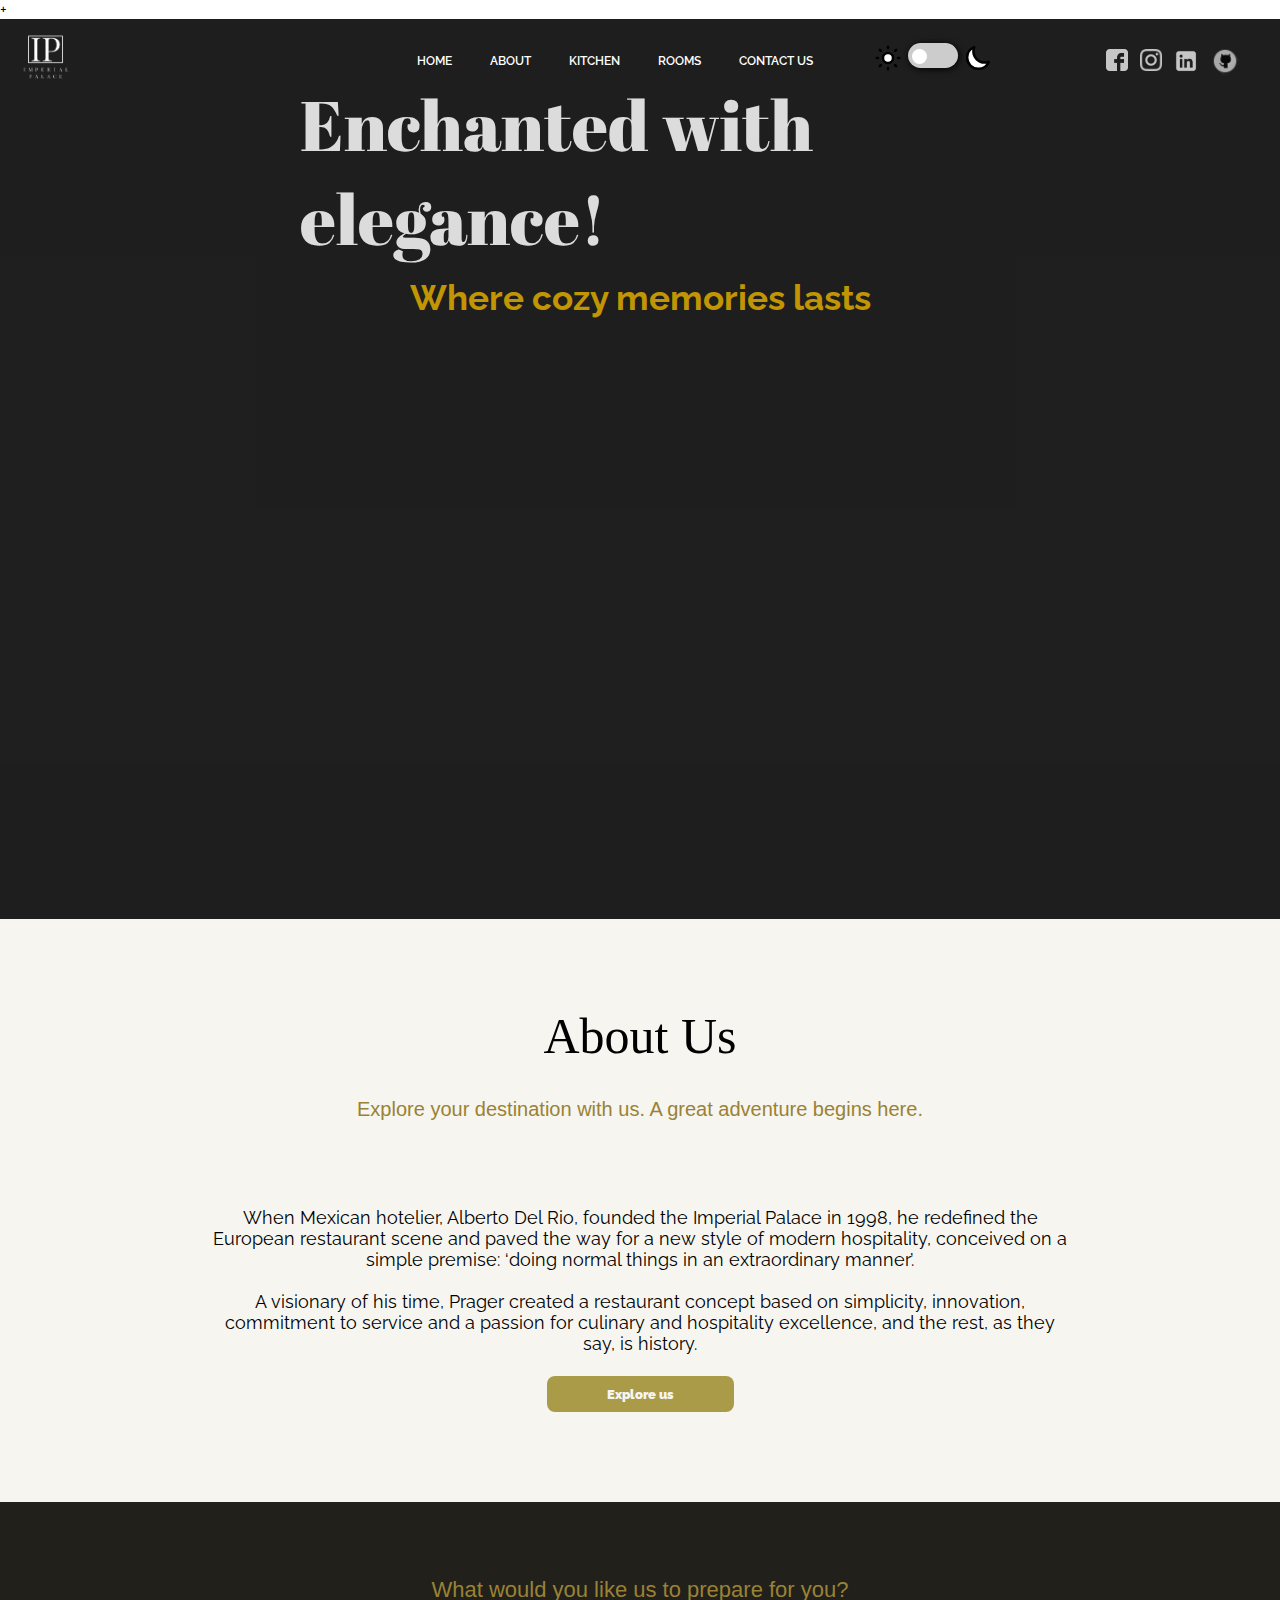
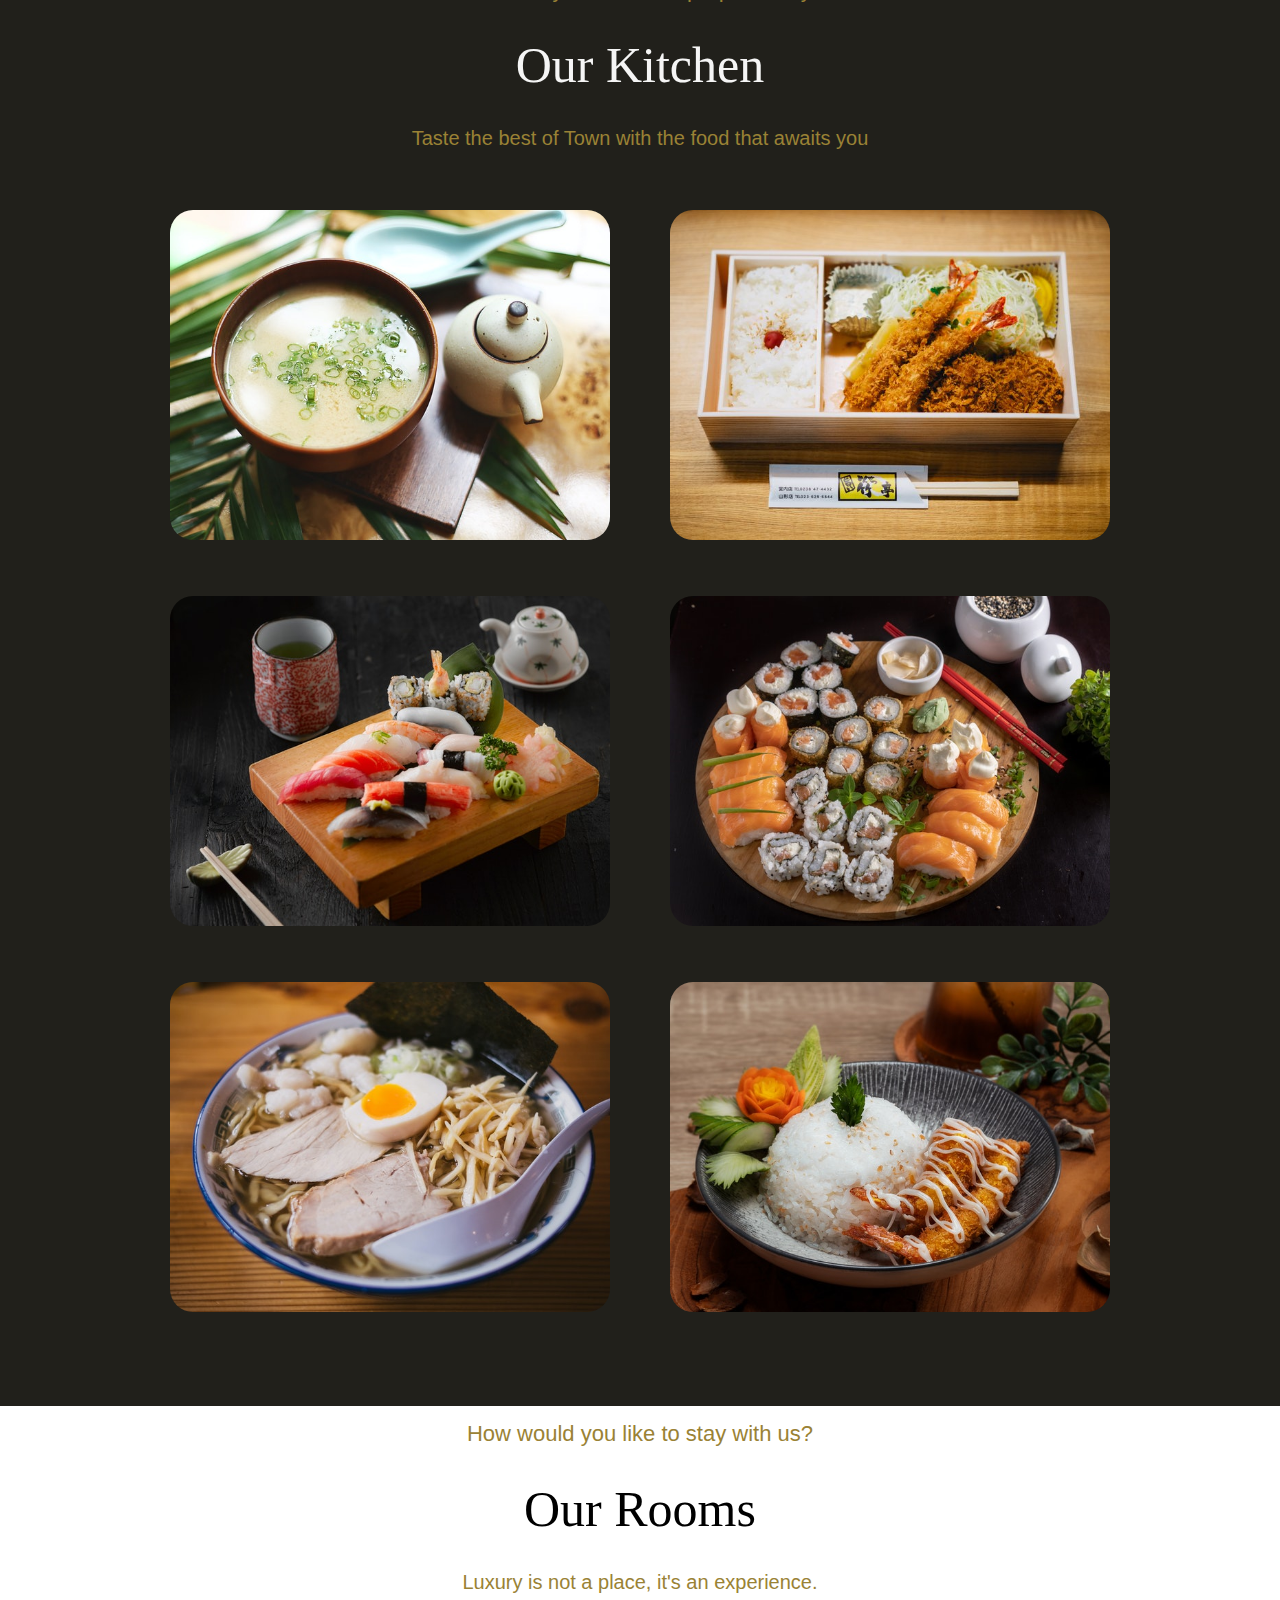
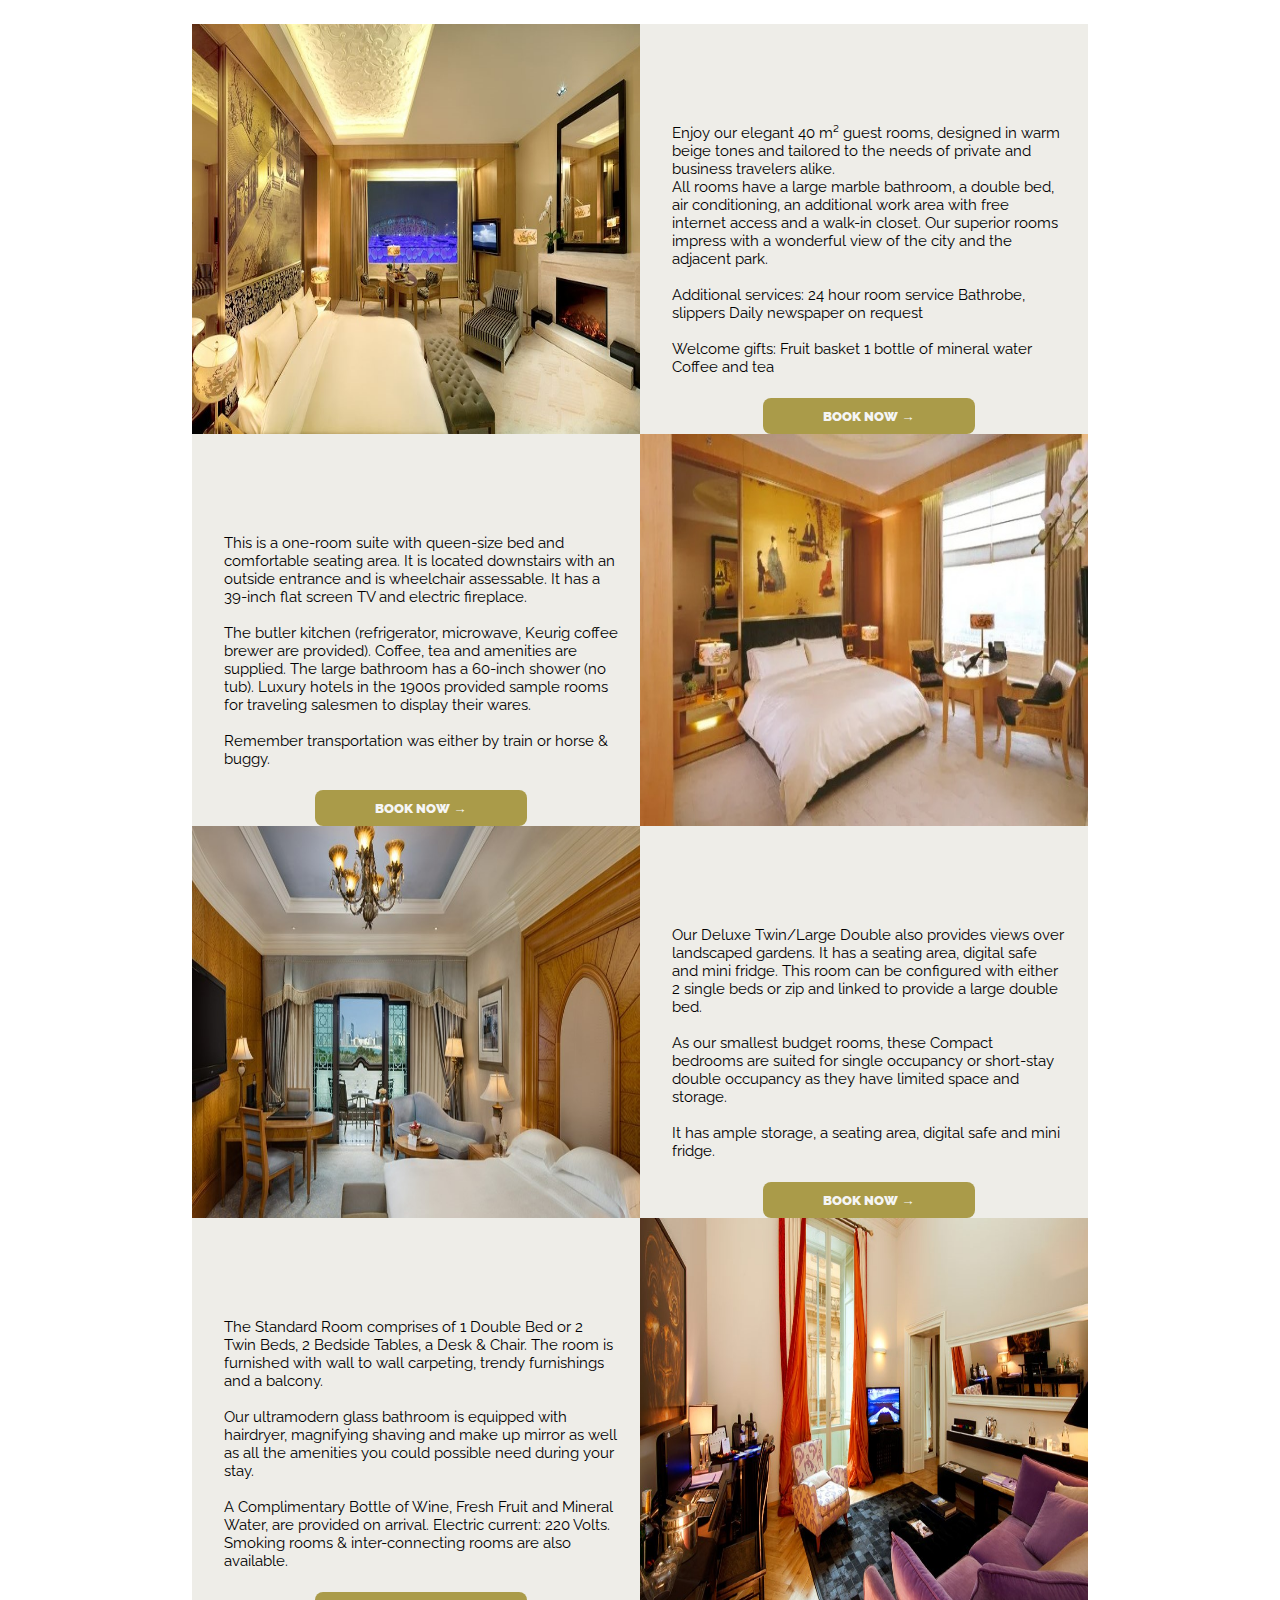
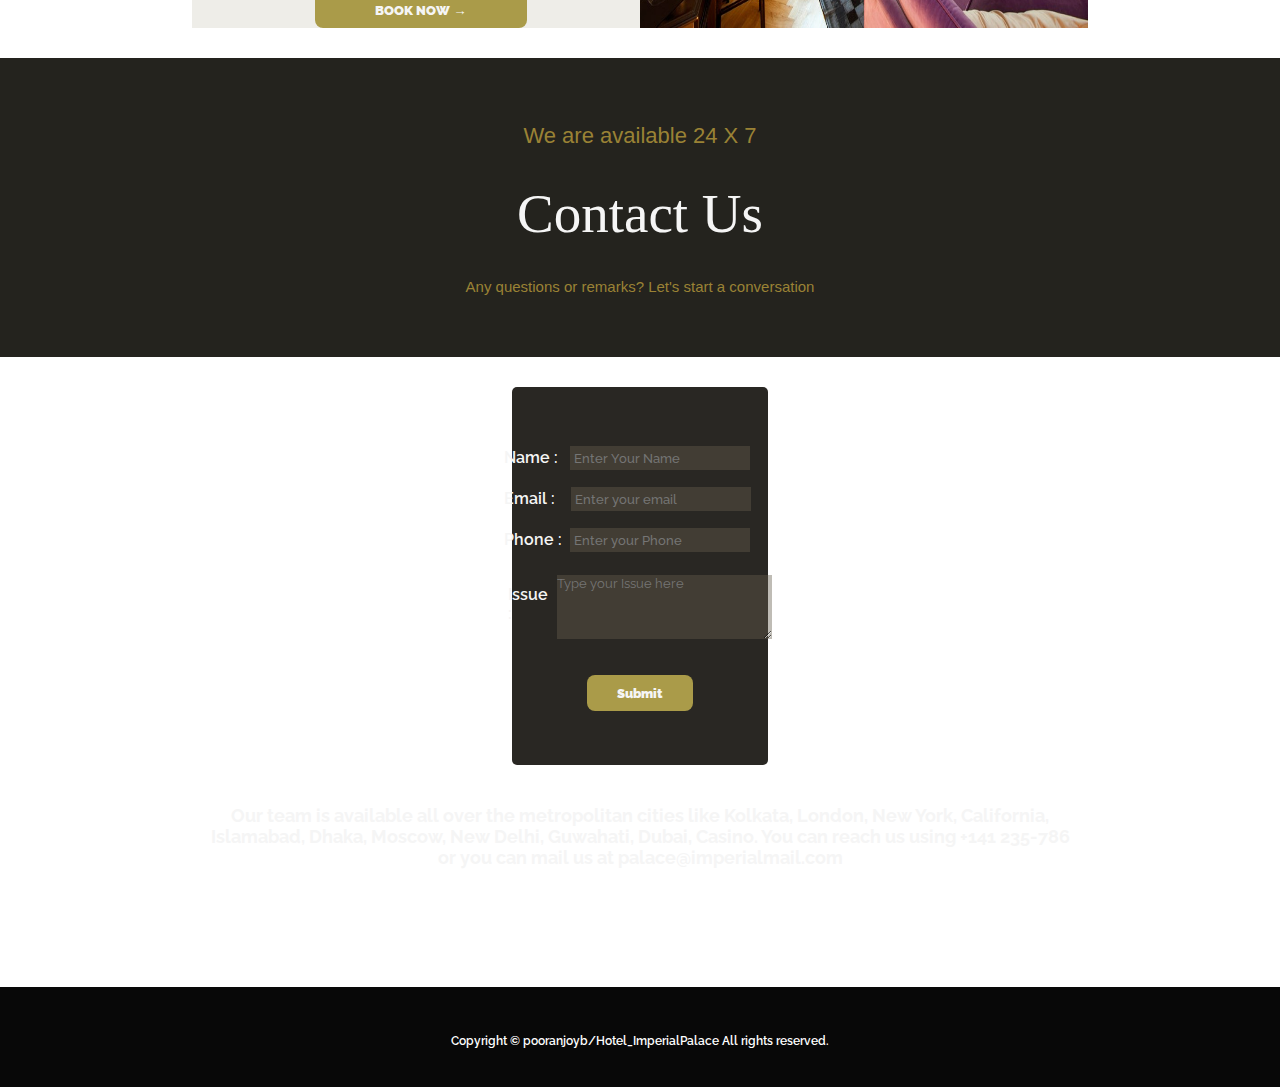
==== commit 384a9b4d: "Merge pull request #22 from caPt-tanmAY11/main" ====
--- a/index.html
+++ b/index.html
@@ -128,11 +128,35 @@
         </div>
 
     </div>
+
+     <!-- About  -->
+     <div class="about" id="about">
+        <!-- <div id="asum1" class="subdarkeffect">Our brief history</div> -->
+        <div id="aintro">About Us</div>
+        <div id="asum2">
+
+            Explore your destination with us. A great adventure begins here.
+        </div>
+        <!-- <div class="aboutpic" id="r3"><img src="socials/about-img.jpg" alt=""> -->
+            <div class="adesc">
+                When Mexican hotelier, Alberto Del Rio, founded the Imperial Palace in 1998, he redefined the European
+                restaurant scene and paved the way for a new style of modern hospitality, conceived on a simple premise:
+                ‘doing normal things in an extraordinary manner’.
+                <br><br> A visionary of his time, Prager created a restaurant concept based on simplicity, innovation,
+                commitment to service and a passion for culinary and hospitality excellence, and the rest, as they say,
+                is history.
+                <div class="btn">
+                    <a href="about.html"><button id="aboutbtn">Explore us</button></a>
+                </div>
+            </div>
+        </div>
+    </div>
+
     <!-- Kitchen -->
     <div class="kitchen darkeffect" id="kitchen">
-        <div id="sum1" class="subdarkeffect">What would you like us to prepare for you?</div>
+        <div id="sum1">What would you like us to prepare for you?</div>
         <div id="intro">Our Kitchen</div>
-        <div id="sum2" class="subdarkeffect">
+        <div id="sum2">
 
             Taste the best of Town with the food that awaits you
         </div>
@@ -177,9 +201,9 @@
         </div>
     </div>
     <div class="rooms darkeffect" id="rooms">
-        <div id="rsum1" class="subdarkeffect">How would you like to stay with us?</div>
+        <div id="rsum1">How would you like to stay with us?</div>
         <div id="rintro">Our Rooms</div>
-        <div id="rsum2" class="subdarkeffect">
+        <div id="rsum2">
 
             Luxury is not a place, it's an experience.
         </div>
@@ -245,33 +269,12 @@
             </div>
         </div>
     </div>
-    <!-- About  -->
-    <div class="about darkeffect" id="about">
-        <div id="asum1" class="subdarkeffect">Our brief history</div>
-        <div id="aintro">About Us</div>
-        <div id="asum2" class="subdarkeffect">
-
-            Explore your destination with us. A great adventure begins here.
-        </div>
-        <div class="aboutpic" id="r3"><img src="socials/about-img.jpg" alt="">
-            <div class="adesc">
-                When Mexican hotelier, Alberto Del Rio, founded the Imperial Palace in 1998, he redefined the European
-                restaurant scene and paved the way for a new style of modern hospitality, conceived on a simple premise:
-                ‘doing normal things in an extraordinary manner’.
-                <br><br> A visionary of his time, Prager created a restaurant concept based on simplicity, innovation,
-                commitment to service and a passion for culinary and hospitality excellence, and the rest, as they say,
-                is history.
-                <div class="btn">
-                    <a href="about.html"><button id="aboutbtn">Explore us</button></a>
-                </div>
-            </div>
-        </div>
-    </div>
+   
     <!-- Contact Us  -->
-    <div class="contact" id="contact">
-        <div id="csum1" class="subdarkeffect">We are available 24 X 7</div>
-        <div id="cintro" class="darkeffect">Contact Us</div>
-        <div id="csum2" class="subdarkeffect">
+    <div class="contact darkeffect" id="contact">
+        <div id="csum1">We are available 24 X 7</div>
+        <div id="cintro">Contact Us</div>
+        <div id="csum2">
 
             Any questions or remarks? Let's start a conversation
         </div>
--- a/styles/style.css
+++ b/styles/style.css
@@ -121,7 +121,7 @@
 
 button {
     padding: 10px 60px;
-    background-color: #0f1032;
+    background-color: #aa9b49;
     color: whitesmoke;
     margin-top: 22px;
     cursor: pointer;
@@ -130,9 +130,9 @@
 
 button:hover {
     background-color: whitesmoke;
-    color: rgb(29, 16, 55);
+    color: #aa9b49;
     font-weight: bold;
-    border: 1px solid rgb(29, 16, 55);
+    border: 1px solid #aa9b49;
     box-shadow: 8px 10px 10px 0 rgba(0, 0, 0, 0.24);
 }
 
@@ -140,7 +140,8 @@
     position: relative;
     background: url("room2.png");
     background-size: cover;
-    background-color: #0f1032;
+    background-color: rgb(34,34,34);
+    height: 100vh;
 }
 
 .frontpage::before {
@@ -171,8 +172,8 @@
     align-items: center;
     width: 100%;
     justify-content: center;
-    background-color: #0f1032;
-    border-bottom: 2px solid rgb(216, 185, 10);
+    /* background-color: #0f1032; */
+    /* border-bottom: 2px solid rgb(216, 185, 10); */
 }
 
 .navbar ul {
@@ -206,7 +207,7 @@
 /* } */ 
 
 .navbar #navbarmain li div:hover {
-    background-color: #242777;
+    background-color: rgba(154, 126, 40, 0.502);
     border: 1px solid whitesmoke;
 }
 
@@ -286,28 +287,31 @@
 /* Kitchen */
 
 .kitchen {
-    background-color: white;
+    /* background-color: rgb(12, 11, 6); */
+    background-color: rgba(12, 11, 6, 0.914);
+    padding: 60px;
 }
 
 .kitchen #intro {
     text-align: center;
     font-size: 50px;
     margin: 18px;
-    font-family: "Signika Negative", sans-serif;
+    font-family: serif;
+    color: whitesmoke;
 }
 
 .kitchen #sum1,
 #sum2 {
-    font-family:'Trebuchet MS', 'Lucida Sans Unicode', 'Lucida Grande', 'Lucida Sans', Arial, sans-serif;
-    text-align: center;
-    font-size: 18px;
-    color: var(--text-color);
+    font-family: sans-serif;
+    text-align: center;
+    font-size: 22px;
+    color: rgb(154, 130, 53);
     margin: 0px 18px 18px 18px;
     padding: 15px;
 }
 
 .kitchen #sum2 {
-    font-size: 15px;
+    font-size: 20px;
     padding-bottom: 12px;
 }
 
@@ -352,7 +356,7 @@
     position:relative;
 }
 .fooddesc {
-    color:var(--text);
+    color:rgb(29, 16, 55);
     opacity:0;
     z-index: -1;
     width:420px;
@@ -380,21 +384,21 @@
     text-align: center;
     font-size: 50px;
     margin: 18px;
-    font-family: "Signika Negative", sans-serif;
+    font-family: serif;
 }
 
 .rooms #rsum1,
 #rsum2 {
     text-align: center;
-    font-size: 18px;
+    font-size: 22px;
     margin: 0px 18px 18px 18px;
     padding: 15px;
-    color: var(--text-color);
-    font-family:'Trebuchet MS', 'Lucida Sans Unicode', 'Lucida Grande', 'Lucida Sans', Arial, sans-serif;
+    color: rgb(154, 130, 53);
+    font-family: sans-serif;
 }
 
 .rooms #rsum2 {
-    font-size: 15px;
+    font-size: 20px;
     padding-bottom: 12px;
 }
 
@@ -404,11 +408,12 @@
 .roomspic {
     /* border: 2px solid red; */
     display: flex;
+    max-width: 70vw;
+    margin: auto;
 }
 
 .roomspic img {
-    width: 47%;
-    padding: 30px;
+    width: 50%;
 }
 
 .rdesc {
@@ -417,6 +422,7 @@
     padding-left: 32px;
     padding-right: 22px;
     font-size: 15px;
+    background-color: #eeede8;
 }
 
 #r1,
@@ -433,7 +439,16 @@
 /* ABout Us */
 
 .about {
-    background-color: white;
+    background-color: rgb(246, 245, 240);
+    /* max-width: 80vw; */
+    margin: auto;
+    text-align: center;
+    padding-top: 70px;
+    padding-bottom: 70px;
+    padding-left: 190px;
+    padding-right: 190px;
+    background-image: url("about_bg2.jpg");
+    background-size: cover;
 }
 
 .aboutpic {
@@ -453,21 +468,21 @@
     text-align: center;
     font-size: 50px;
     margin: 18px;
-    font-family: "Signika Negative", sans-serif;
+    font-family: serif;
 }
 
 .about #asum1,
 #asum2 {
     text-align: center;
-    font-size: 18px;
-    color: var(--text-color);
+    font-size: 22px;
+    color: rgb(154, 130, 53);
     margin: 0px 18px 18px 18px;
     padding: 15px;
-    font-family:'Trebuchet MS', 'Lucida Sans Unicode', 'Lucida Grande', 'Lucida Sans', Arial, sans-serif;
+    font-family: sans-serif;
 }
 
 .about #asum2 {
-    font-size: 15px;
+    font-size: 20px;
     padding-bottom: 12px;
 }
 
@@ -484,7 +499,7 @@
 .adesc {
     flex-direction: column;
     padding: 20px;
-    padding-top: 96px;
+    padding-top: 56px;
     font-size: 18px;
 }
 
@@ -496,6 +511,11 @@
 
 /* contact Us */
 
+.contact {
+    background-color: rgba(12, 11, 6, 0.902);
+    padding: 50px;
+    margin-top: 30px;
+}
 
 .contdata {
     position: relative;
@@ -503,7 +523,7 @@
 
 .contdata::before {
     content: "";
-    background: url(contact.jpg) no-repeat center center/cover;
+    /* background: url(contact.jpg) no-repeat center center/cover; */
     position: absolute;
     height: 100%;
     width: 100%;
@@ -515,18 +535,18 @@
     text-align: center;
     font-size: 55px;
     margin: 18px;
-    font-family: "Signika Negative", sans-serif;
-    color: black;
+    font-family: serif;
+    color: whitesmoke;
 }
 
 .contact #csum1,
 #csum2 {
     text-align: center;
-    font-size: 18px;
+    font-size: 22px;
     margin: 0px 18px 0px 18px;
     padding: 15px;
-    color: var(--text-color);
-    font-family:'Trebuchet MS', 'Lucida Sans Unicode', 'Lucida Grande', 'Lucida Sans', Arial, sans-serif;
+    color: rgb(154, 130, 53);
+    font-family: sans-serif;
 }
 
 
@@ -539,6 +559,8 @@
     display: flex;
     flex-direction: column;
     height: 70vh;
+    background-image: url("op-contact.jpg");
+    background-size: cover;
 }
 
 .contdata #form {
@@ -547,12 +569,12 @@
     justify-content: center;
     width: 20%;
     margin: 30px auto;
-    background-color: #9597d1a6;;
-    border-radius: 10px;
-    padding: 20px;
+    background-color: rgba(21, 19, 14, 0.912);
+    border-radius: 5px;
+    padding: 50px;
     font-weight: 600;
-    color: rgb(29, 16, 55);
-    font-family: 'Segoe UI', Tahoma, Geneva, Verdana, sans-serif;
+    color: whitesmoke;
+    font-family: sans-serif;
 }
 
 form input {
@@ -567,6 +589,8 @@
     font-weight: bold;
     padding-left: 200px;
     padding-right: 200px;
+    color: whitesmoke;
+    text-align: center;
 }
 
 .contdata .btn {
@@ -579,17 +603,19 @@
 }
 
 .info-boxes input{
-    background-color: rgba(235, 231, 231, 0.63);
-    border: 1px solid white;
-    color: black;
-    border-radius: 7px;
+    background-color: rgba(100, 93, 77, 0.414);
+    /* border: 1px solid white; */
+    color: whitesmoke;
+    /* border-radius: 7px; */
     font-weight: 500;
+    border: none;
 }
 
 #form textarea{
     margin-top: 6px;
-    background-color: rgba(235, 231, 231, 0.63);
-    border: 1px solid white;
+    background-color: rgba(100, 93, 77, 0.414);
+    border: none;
+    color: whitesmoke;
 }
 
 #fissue {
@@ -607,11 +633,11 @@
 footer {
     font-size: 12px;
     font-weight: 600;
-    background-color: #0f1032;
+    background-color: rgba(0, 0, 0, 0.97);
     color: white;
     display: flex;
     align-items: center;
     justify-content: center;
-    height: 80px;
+    height: 100px;
     padding-top: 7px;
 }
